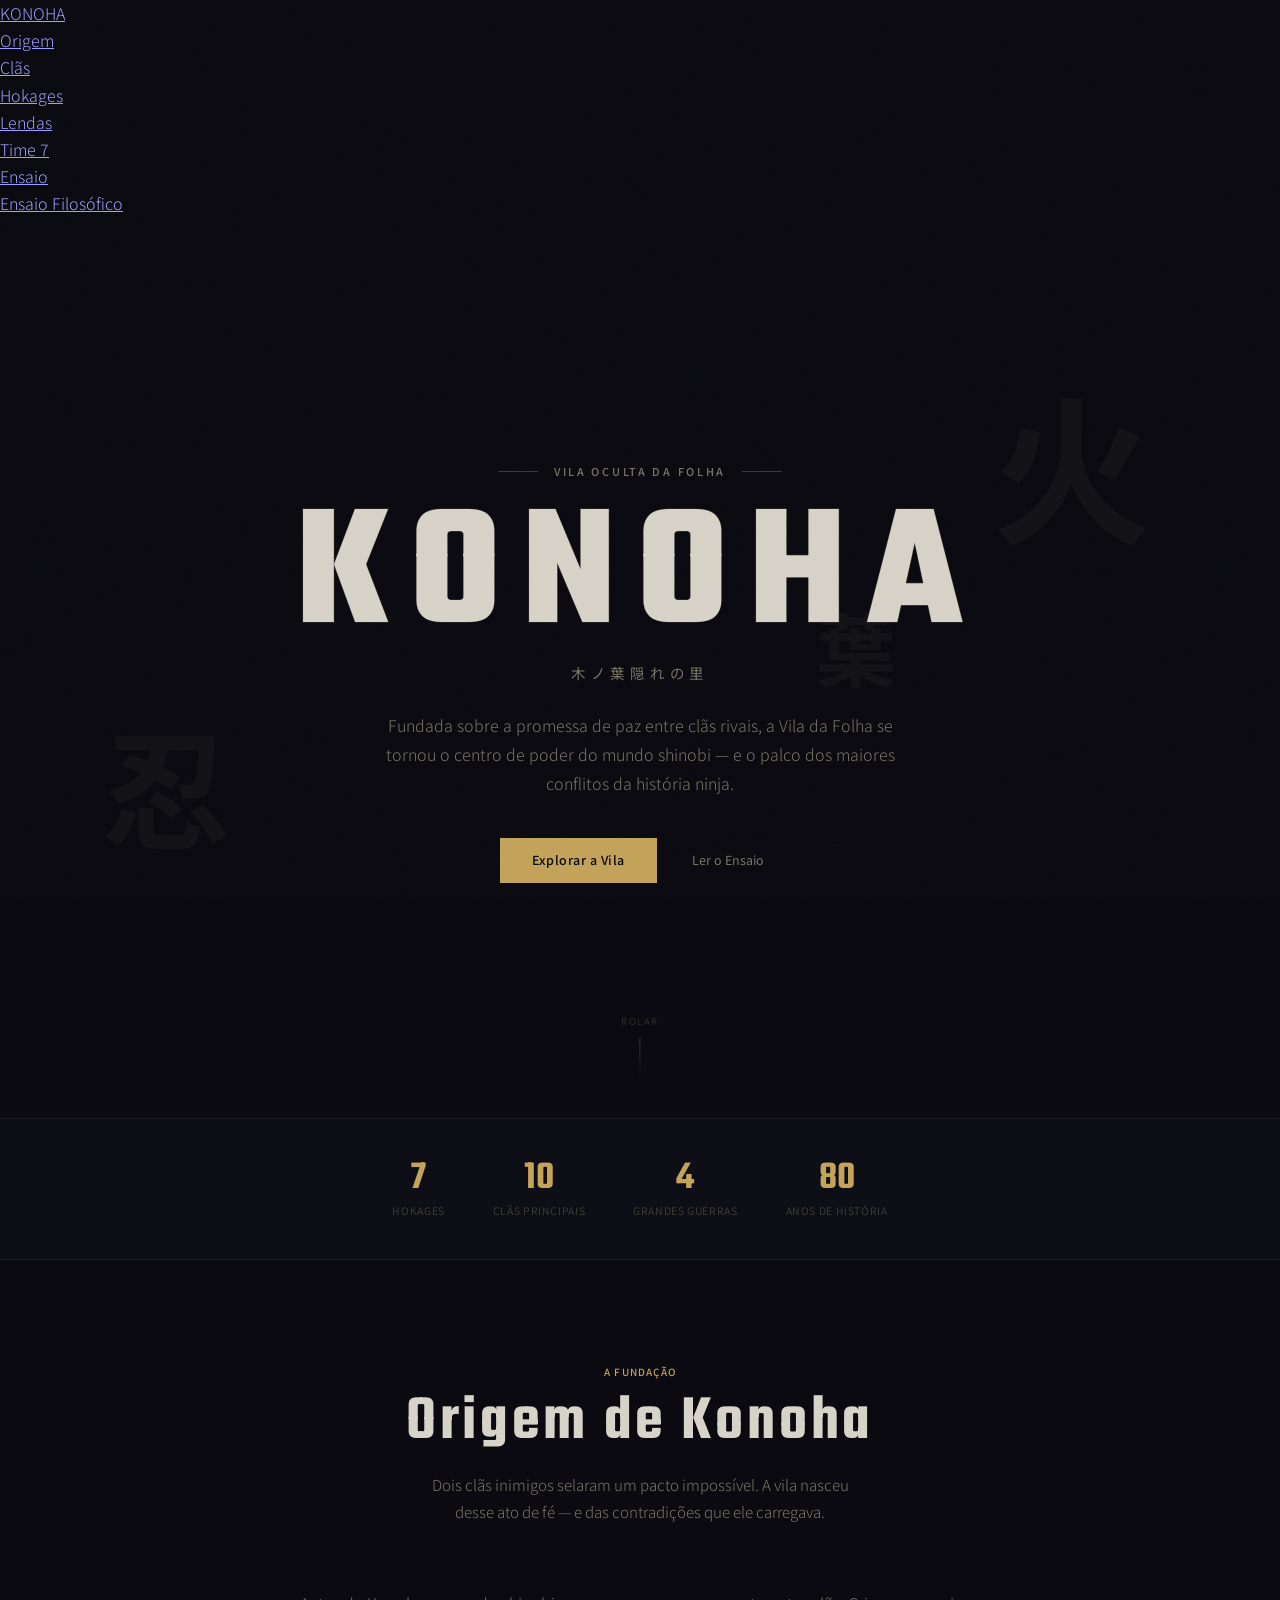
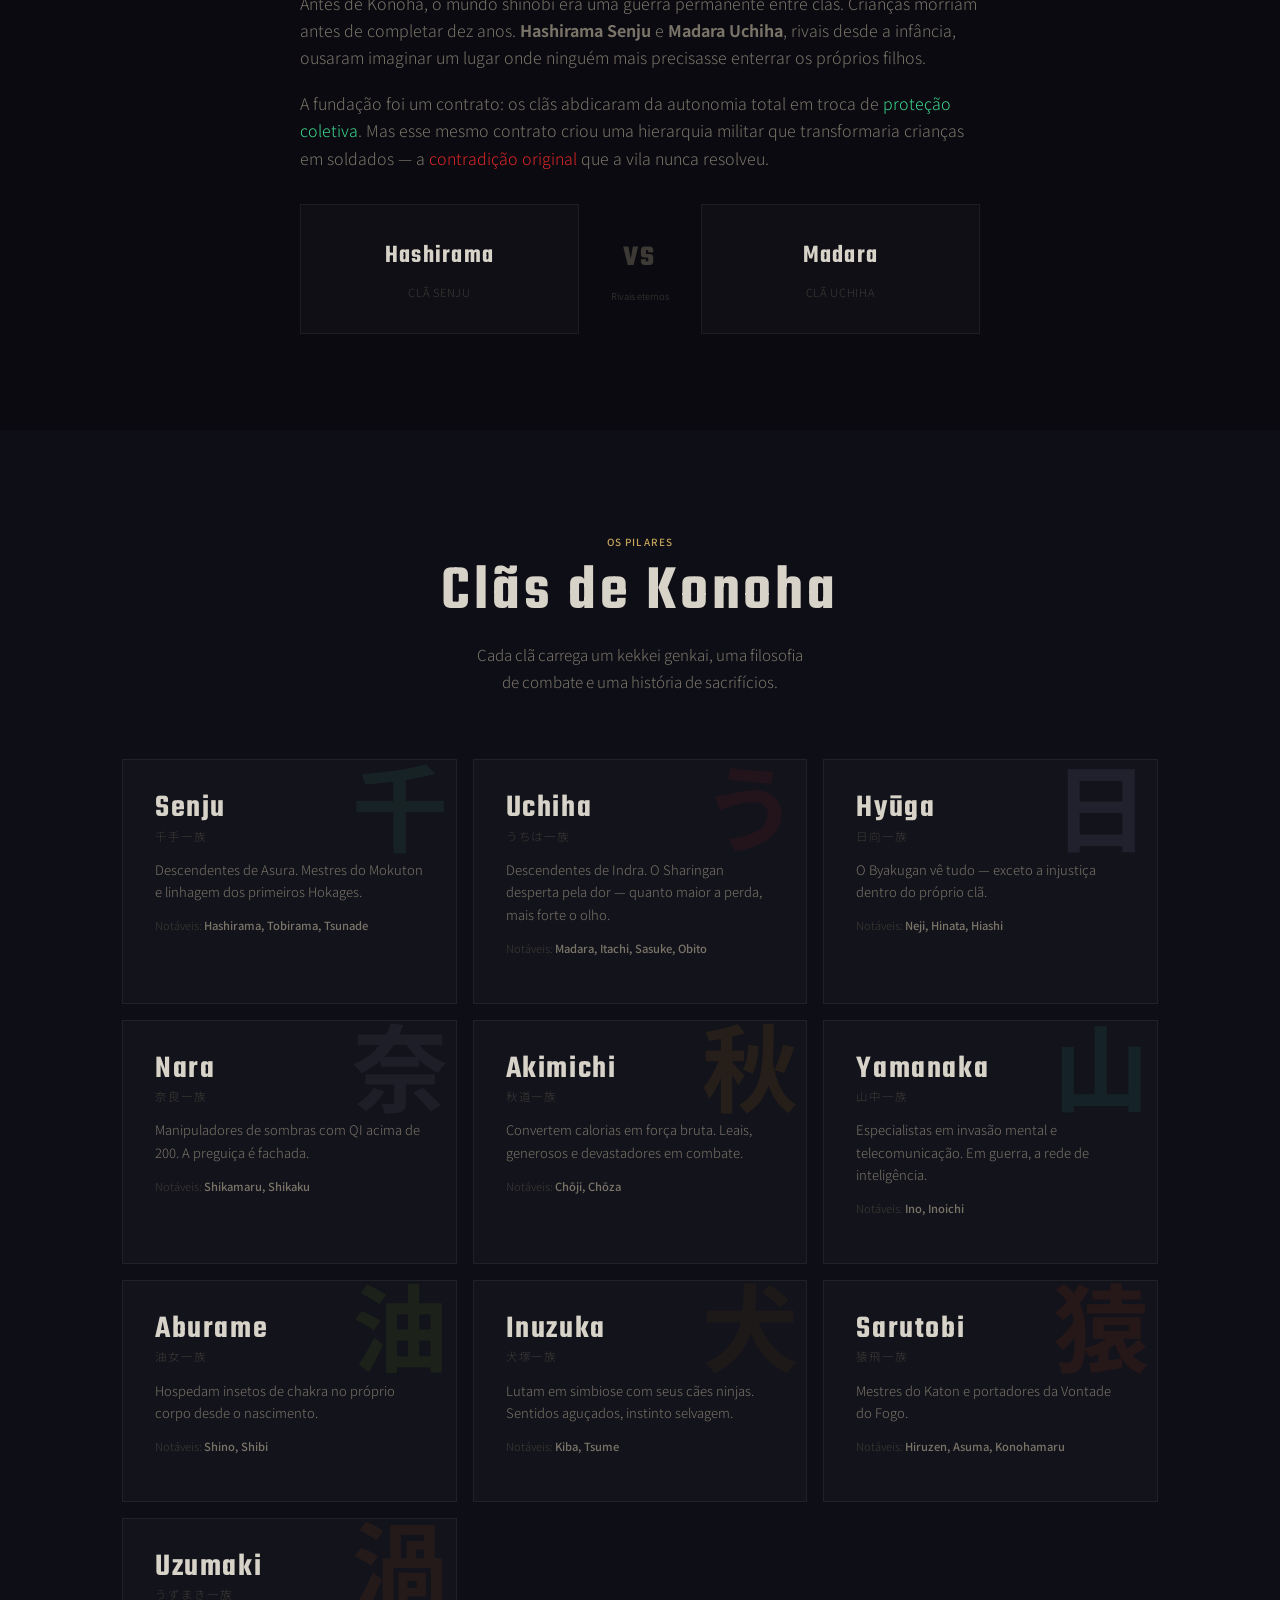
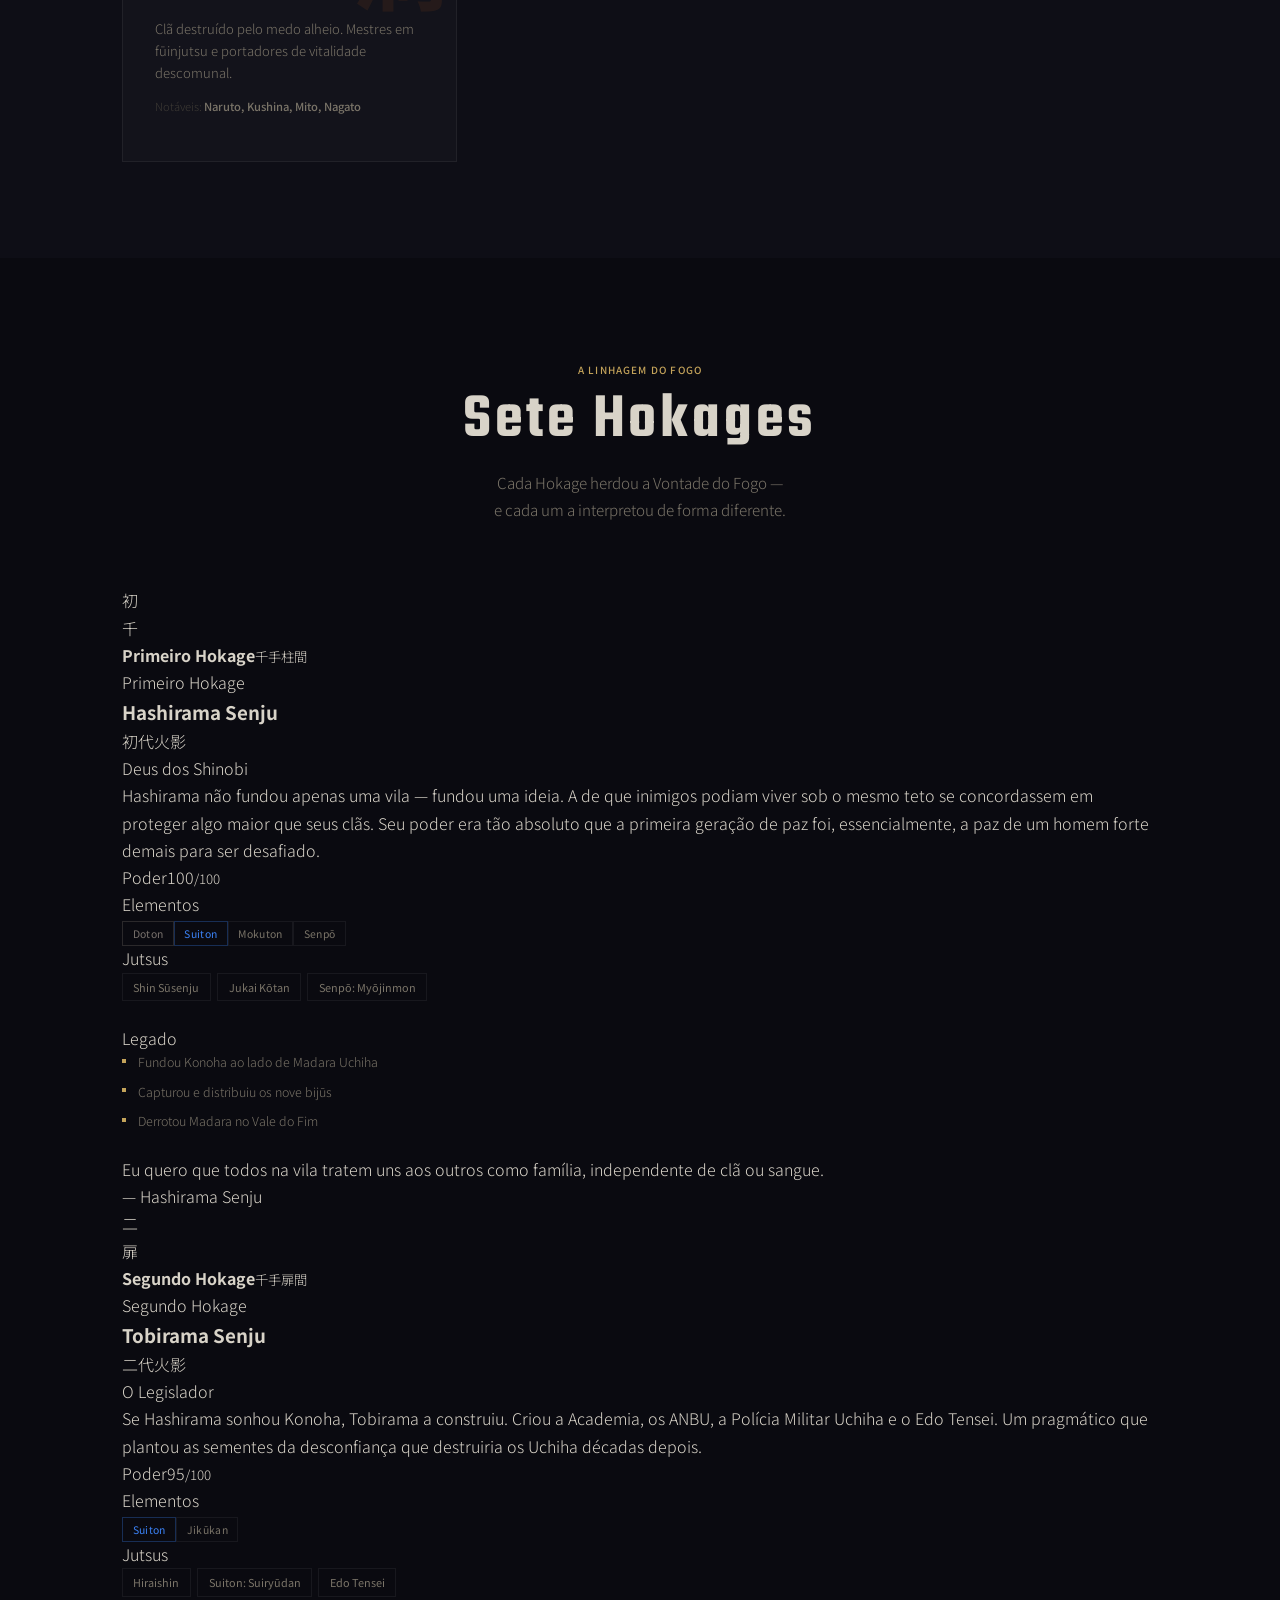
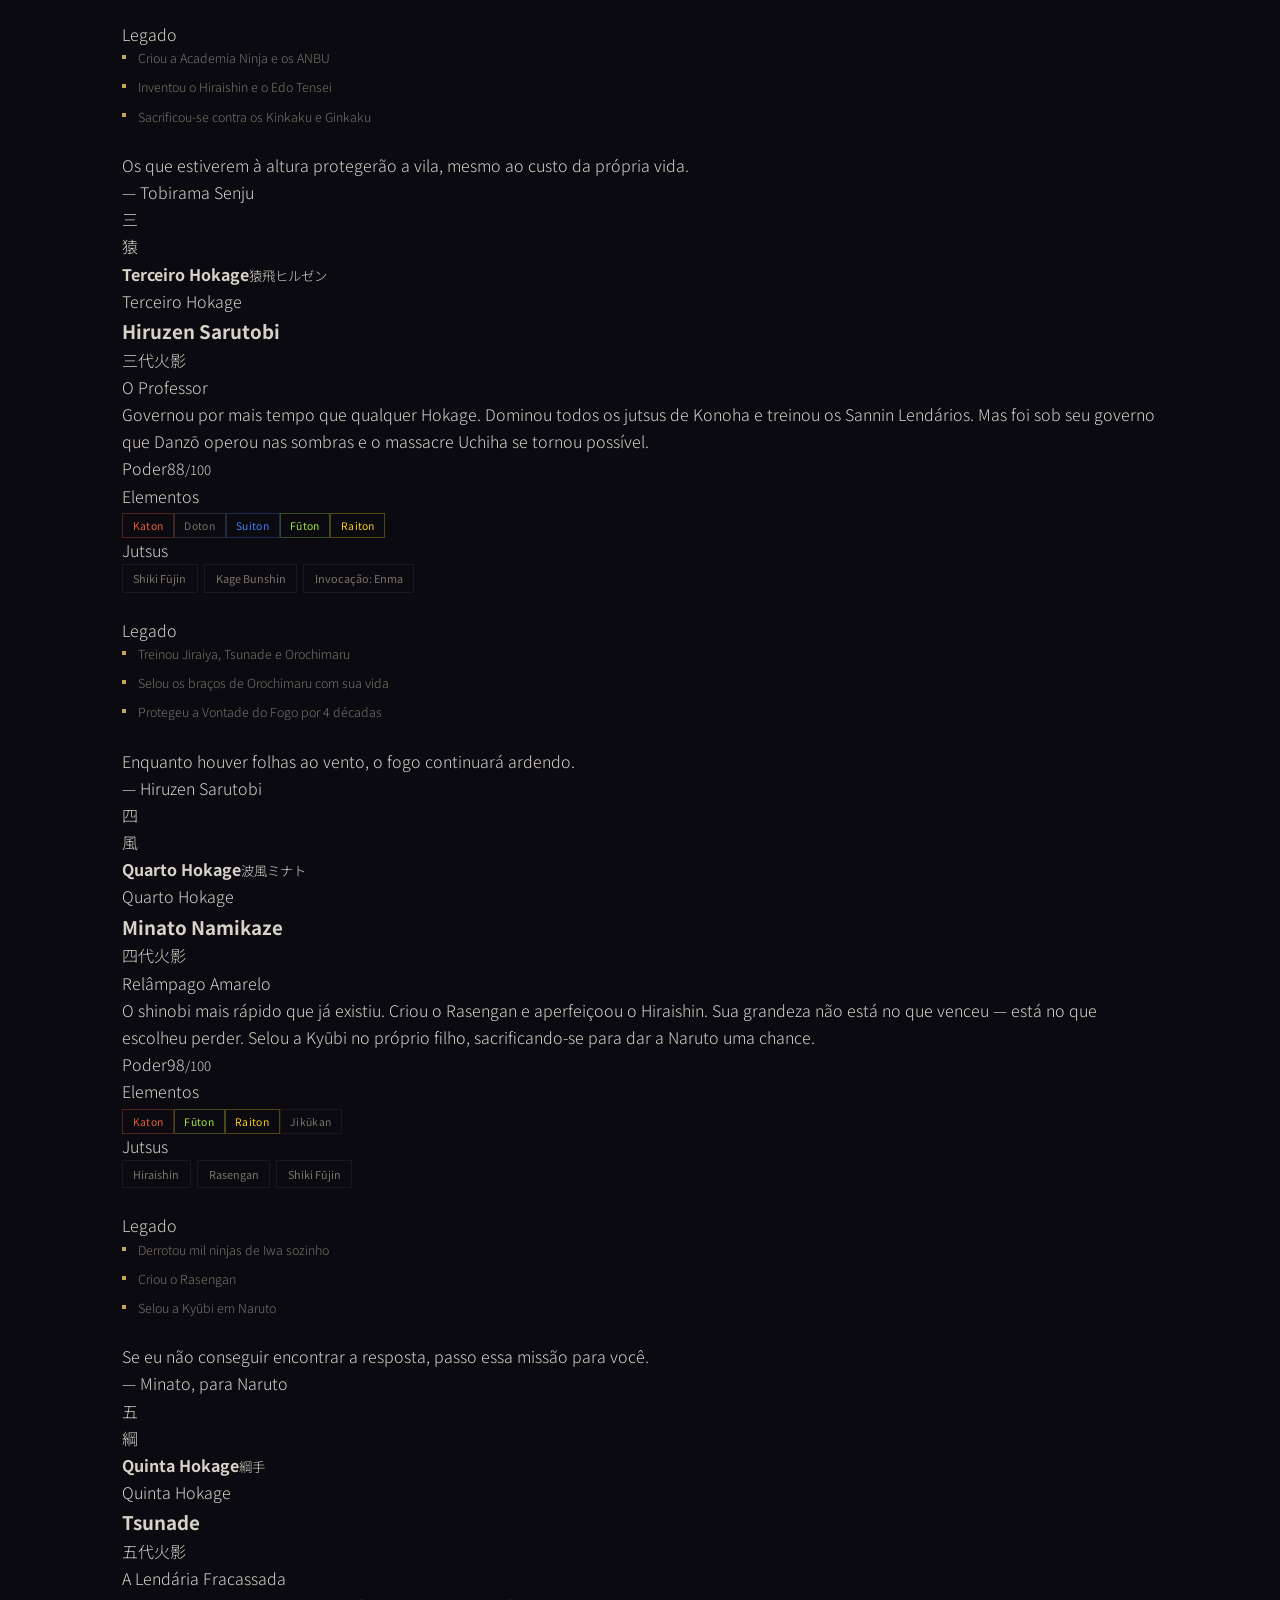
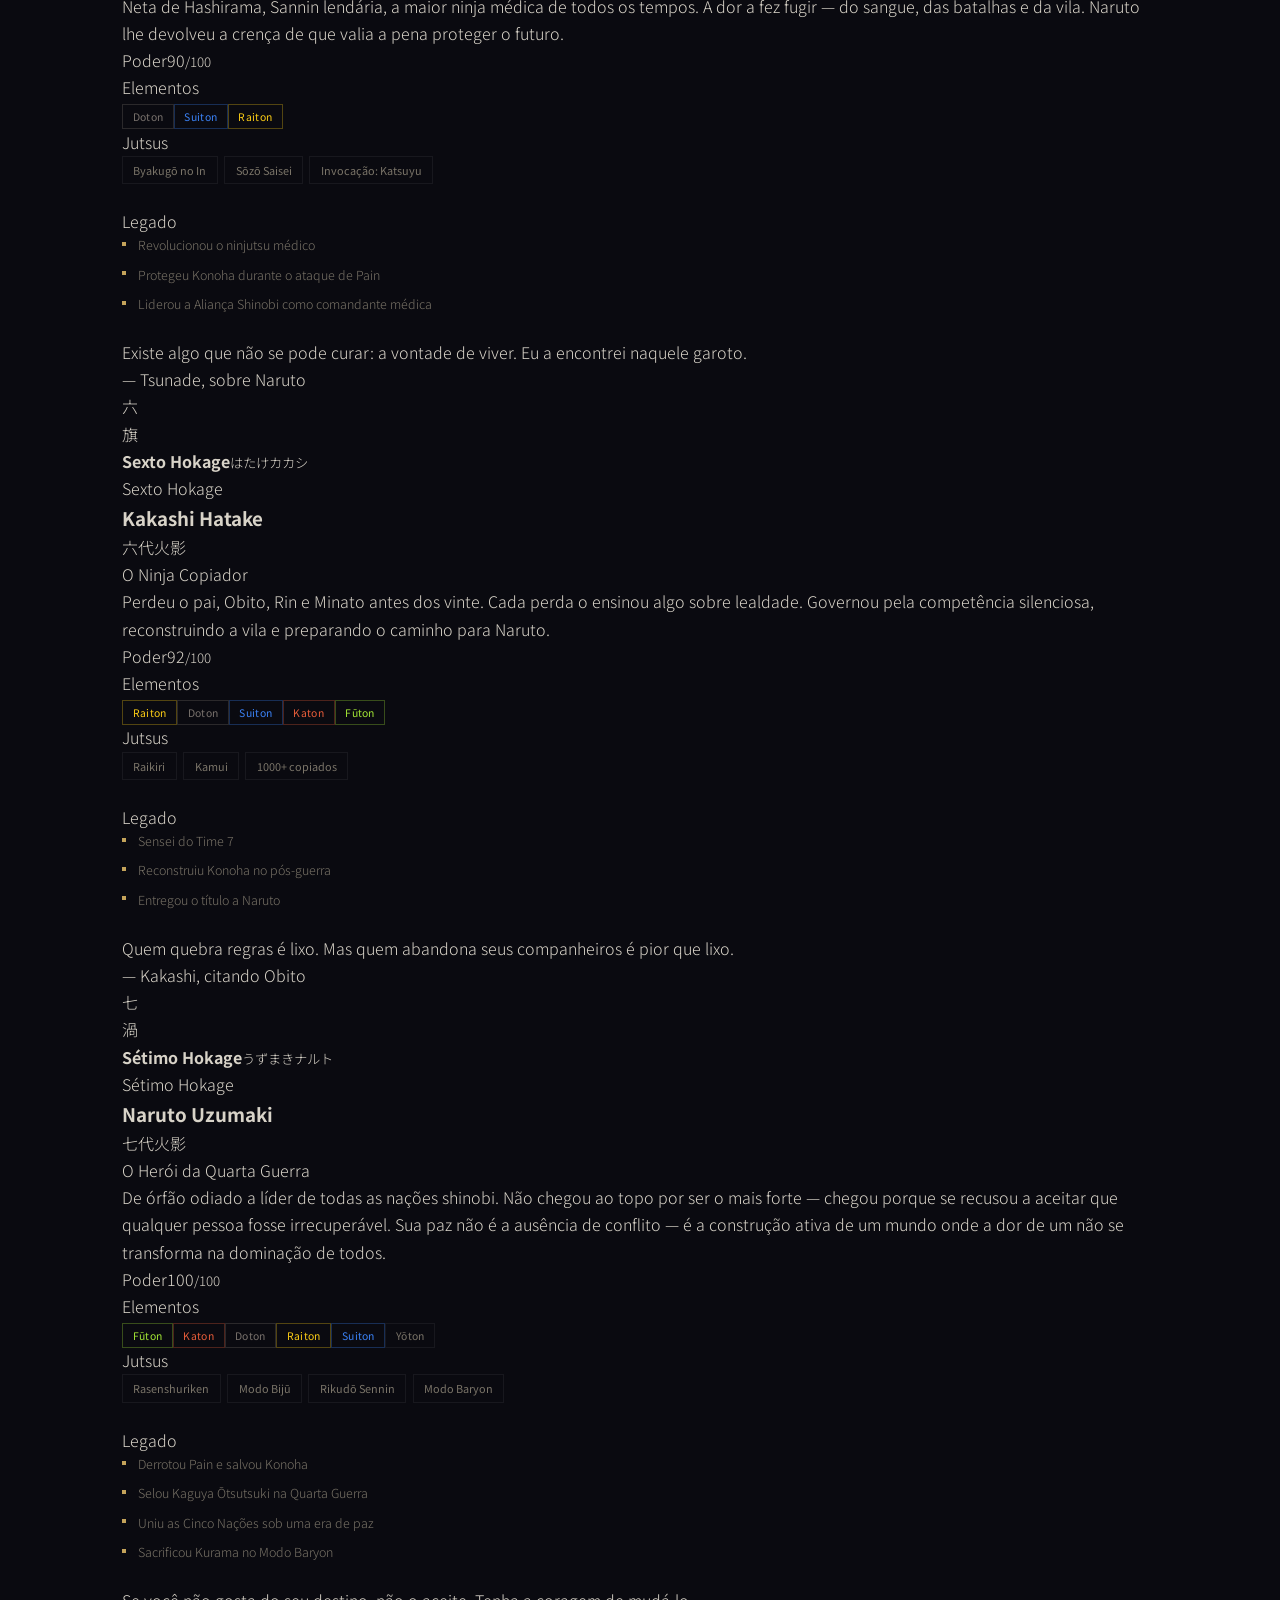
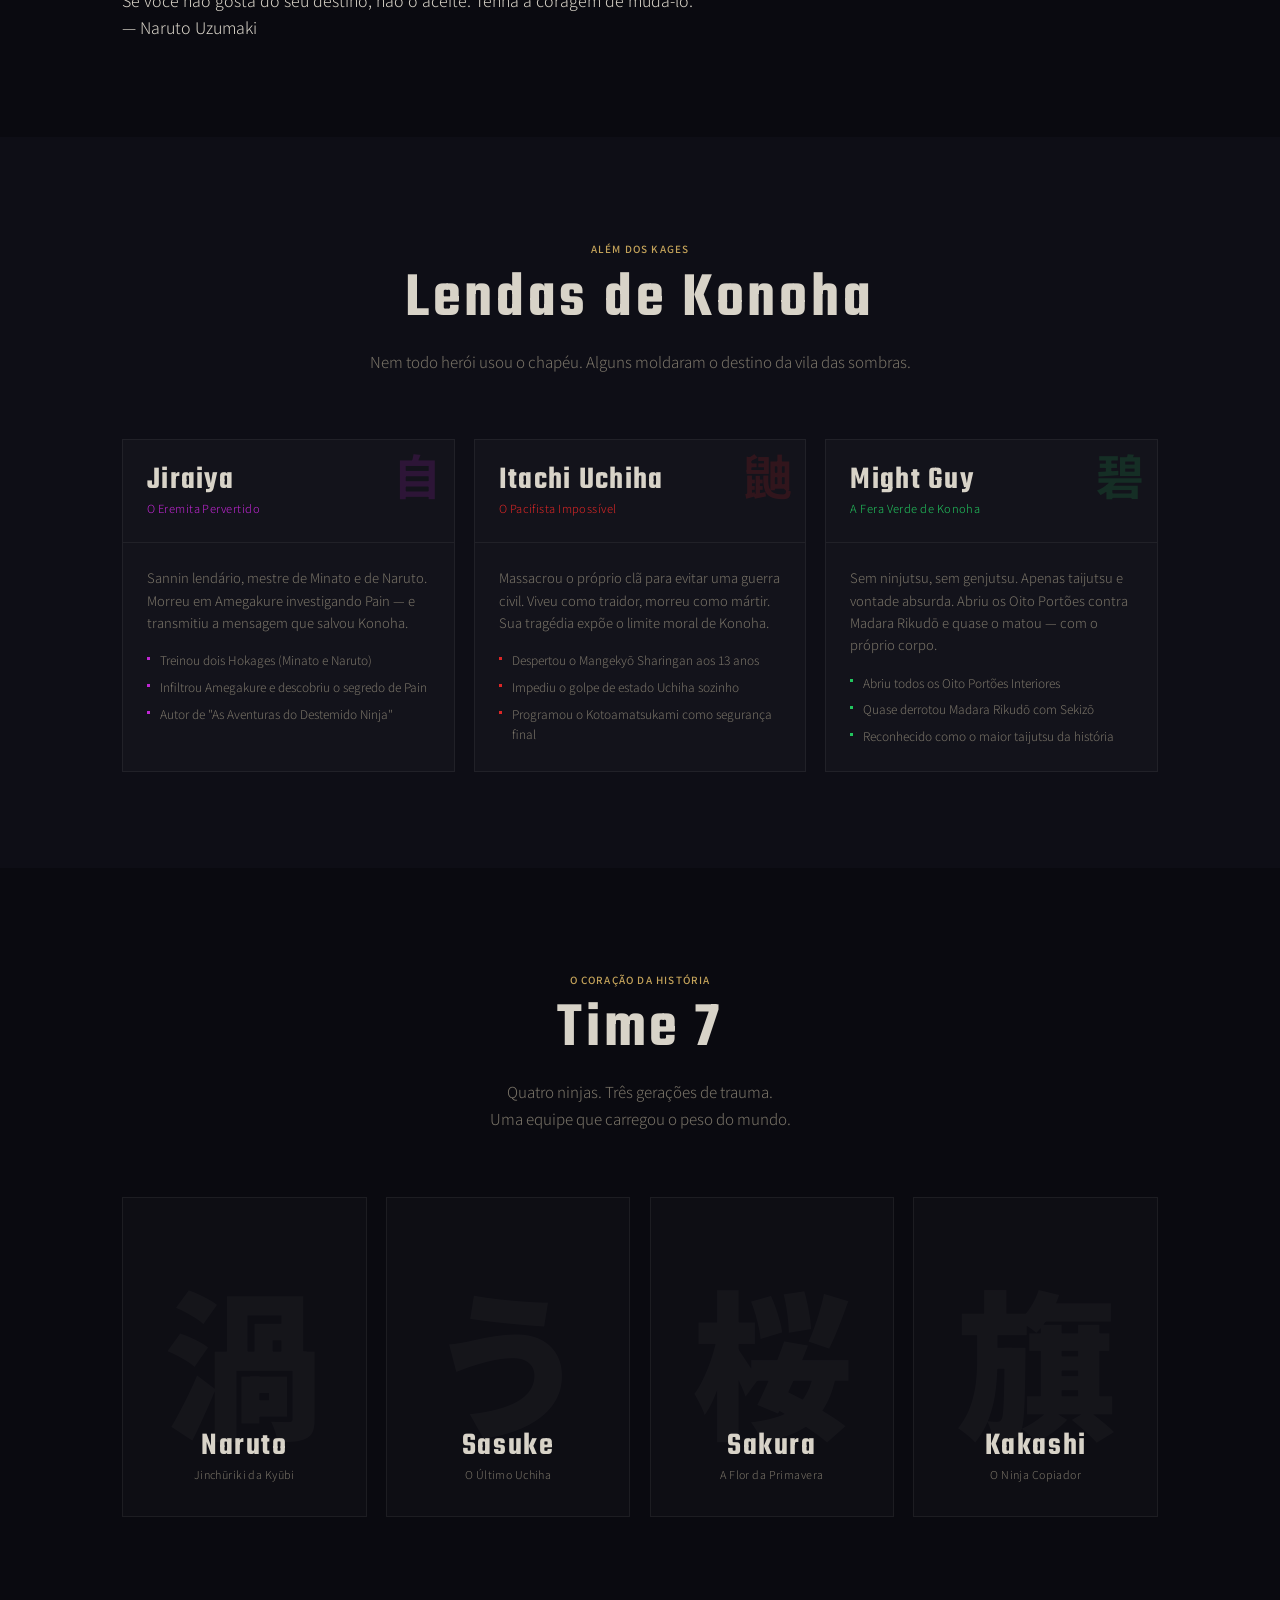
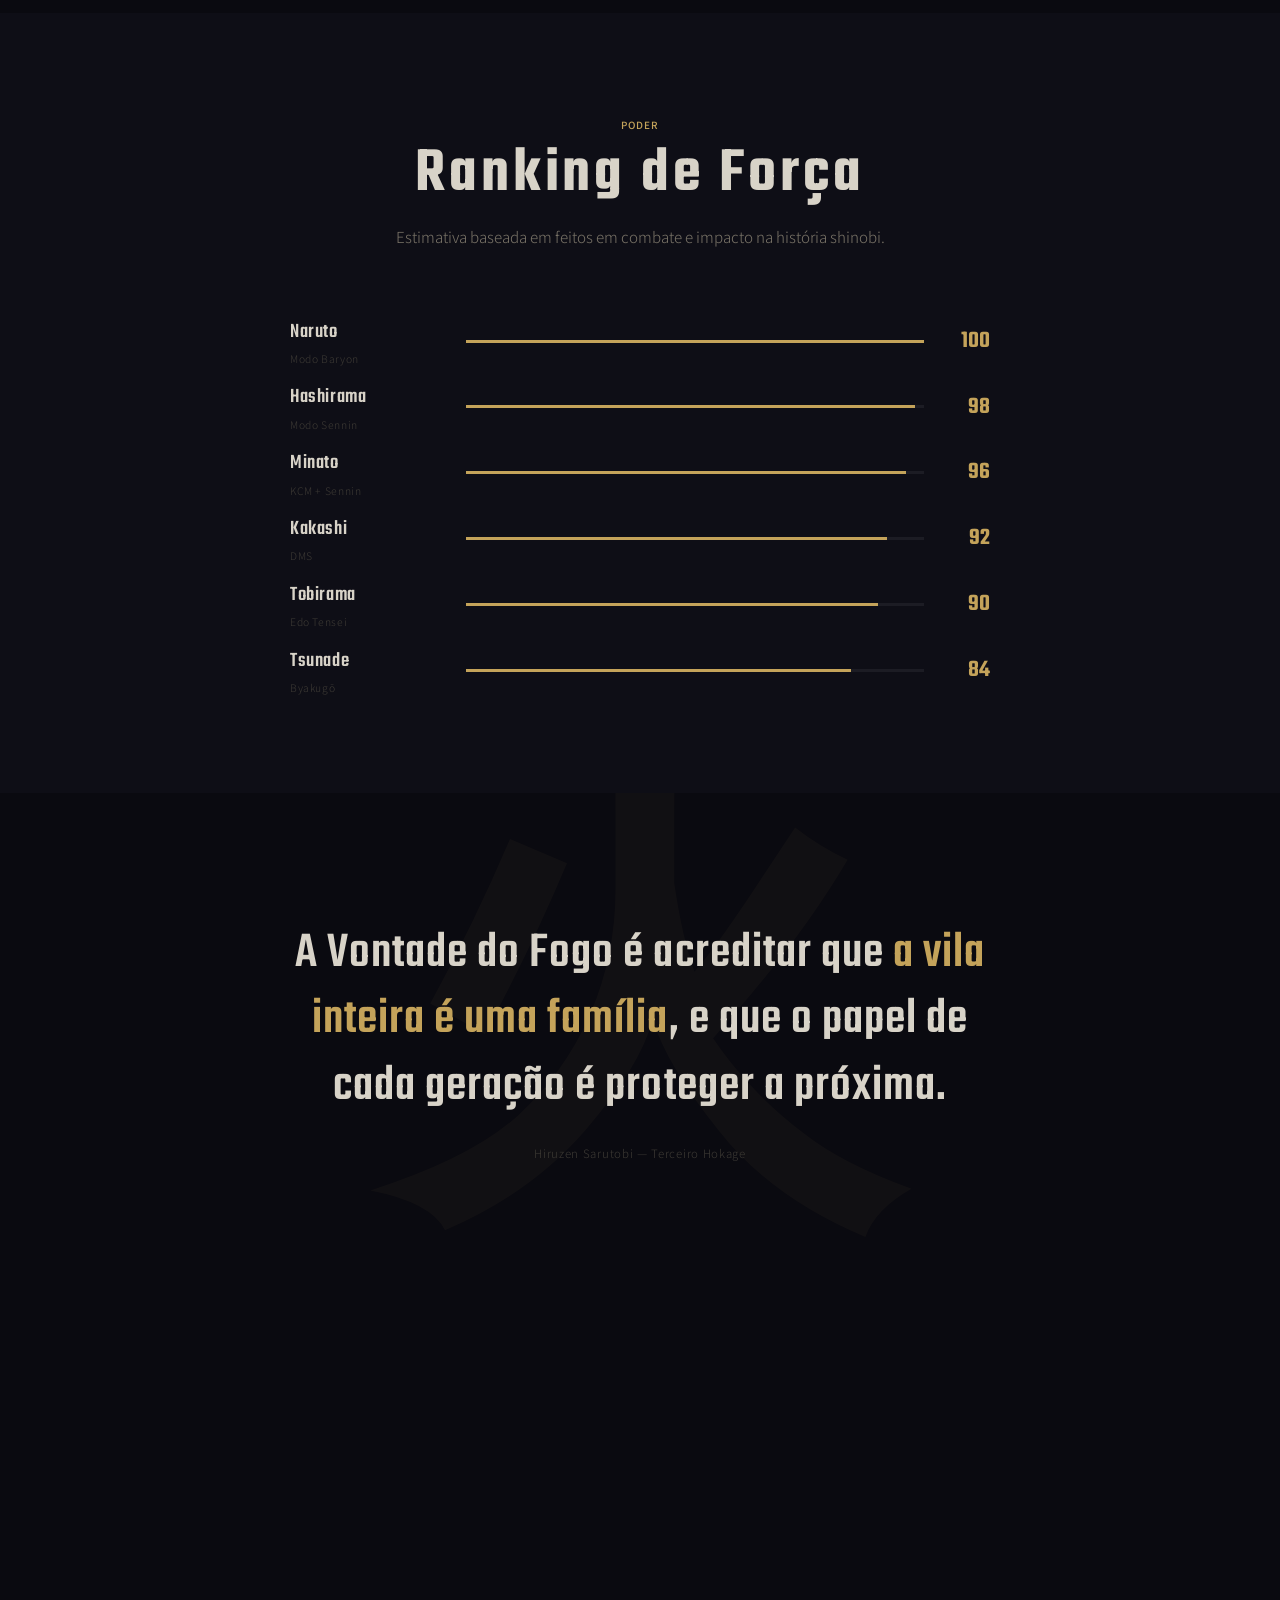
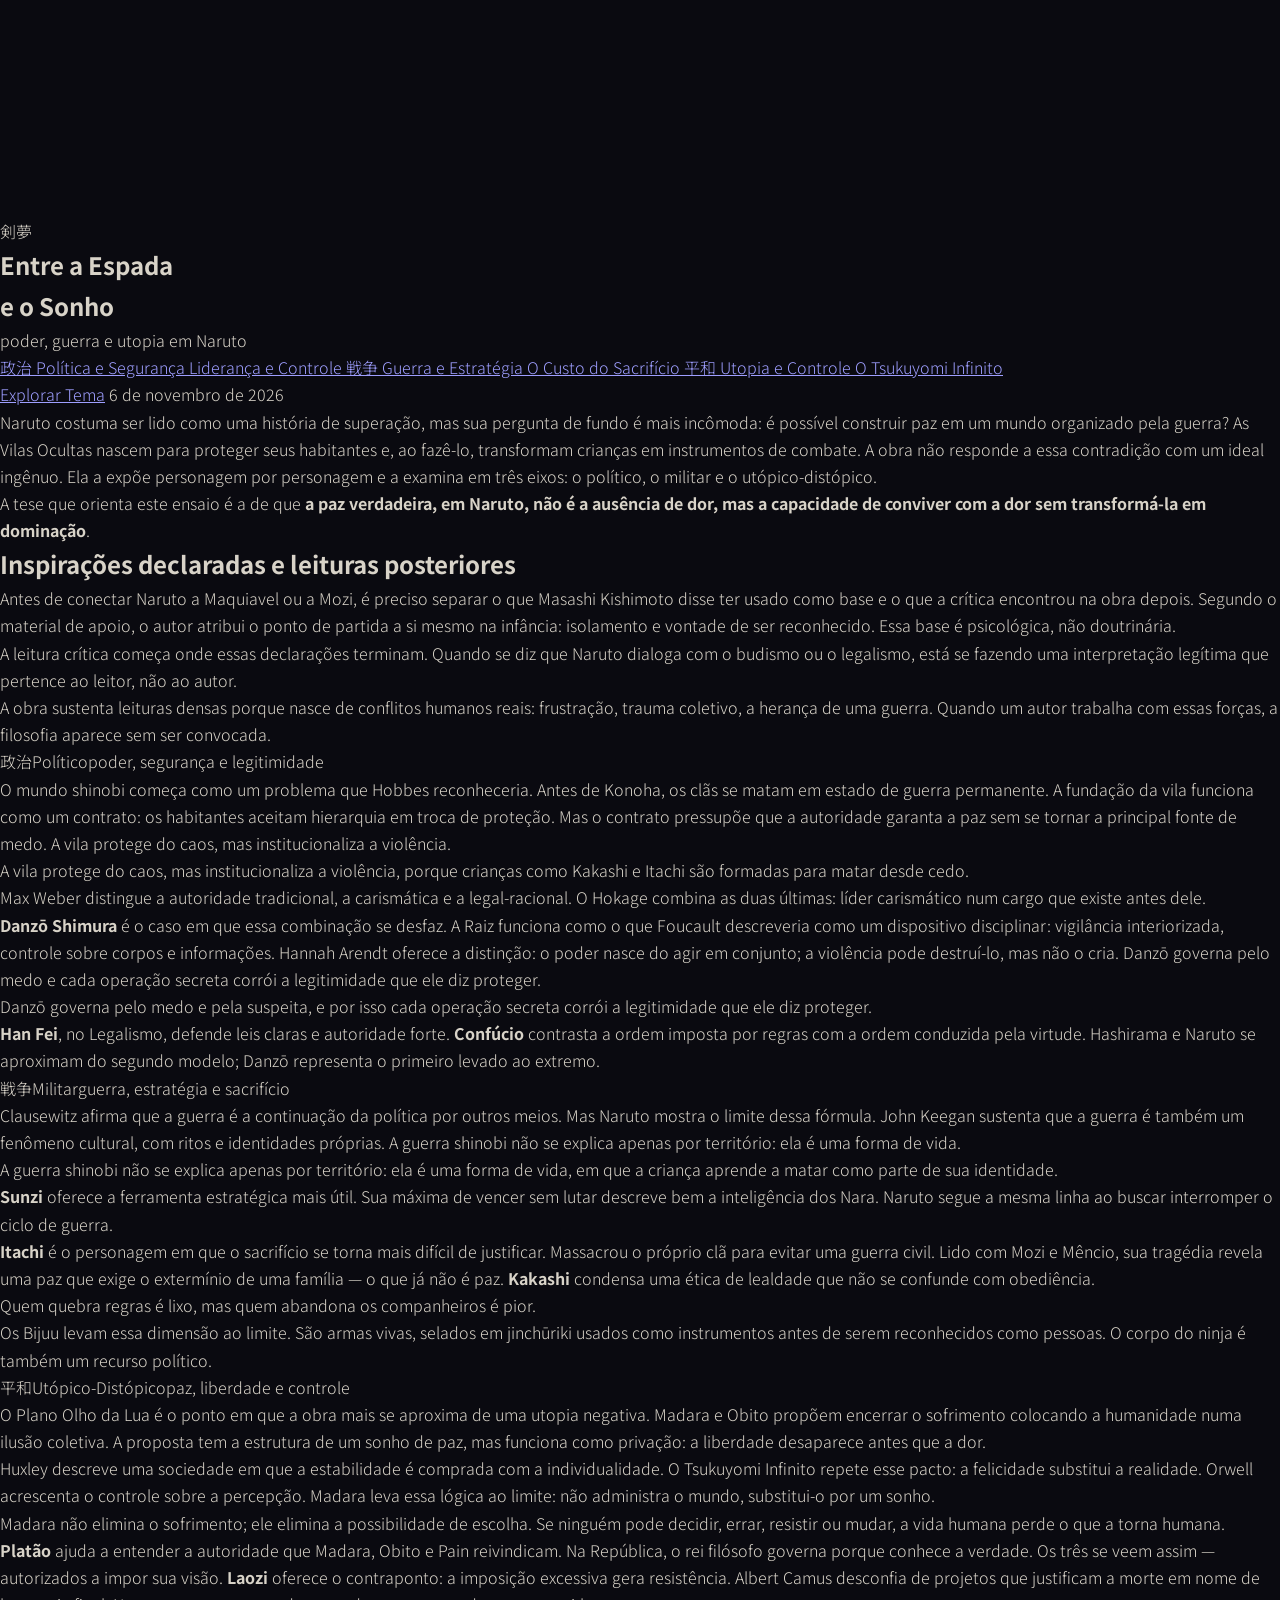
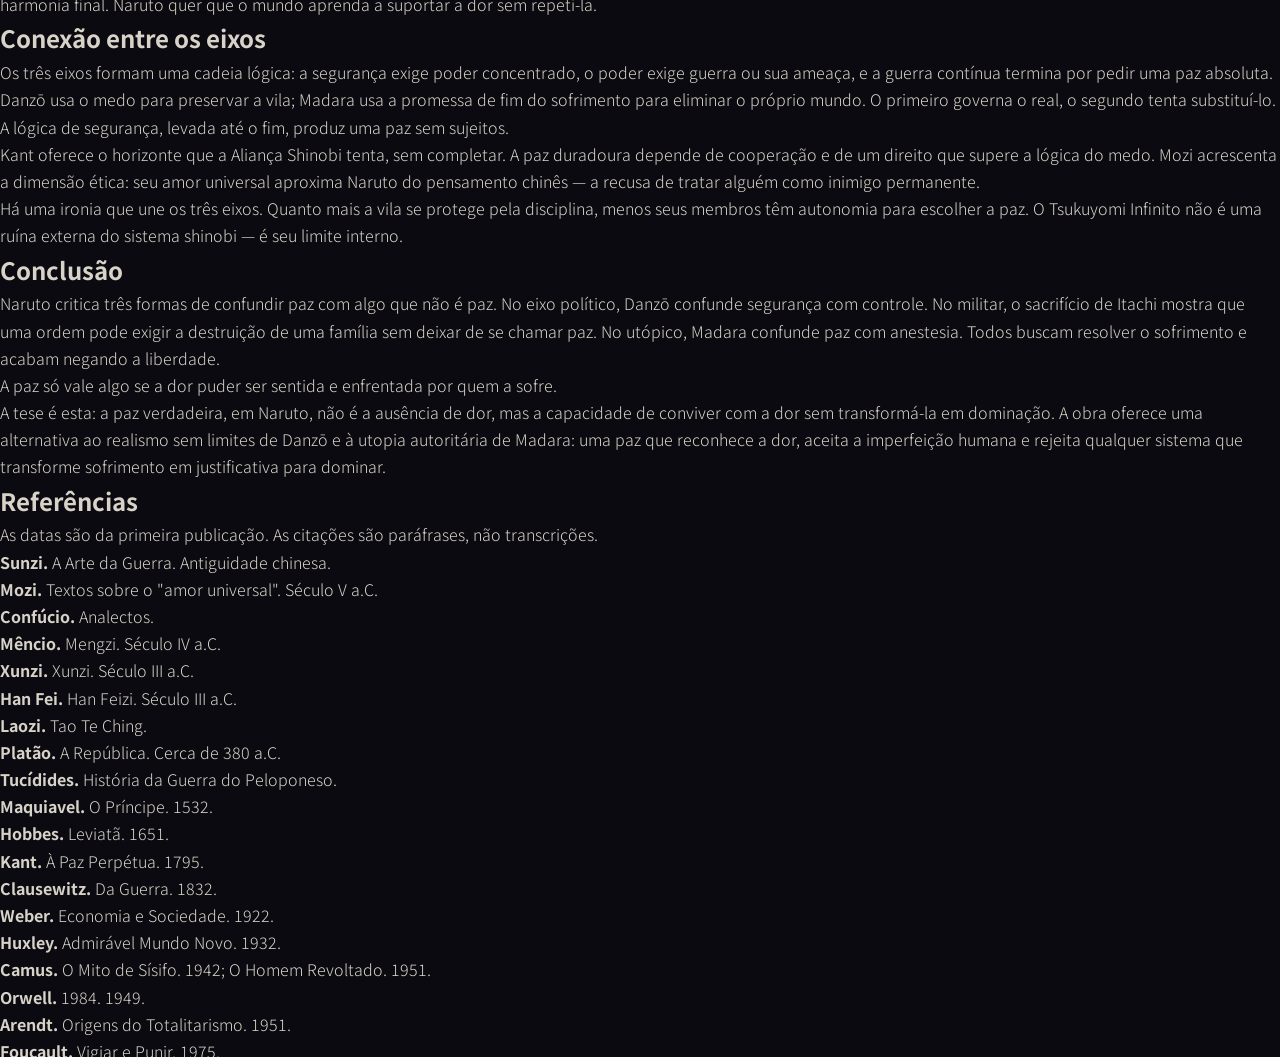
==== index.html @ 17f46e83 "feat: projeto Mundo de Naruto — site completo - 4 páginas: index, hokages, ensaio filosófico, arte g" ====
<!DOCTYPE html>
<html lang="pt-BR">
<head>
<meta charset="UTF-8">
<meta name="viewport" content="width=device-width, initial-scale=1.0, viewport-fit=cover">
<title>Konoha — Vila Oculta da Folha</title>
<meta name="description" content="Universo Naruto: clãs, Hokages, lendas e ensaio filosófico sobre poder, guerra e utopia.">
<link rel="preconnect" href="https://fonts.googleapis.com">
<link rel="preconnect" href="https://fonts.gstatic.com" crossorigin>
<link href="https://fonts.googleapis.com/css2?family=Teko:wght@400;500;600;700&family=Noto+Sans+JP:wght@300;400;500;700;900&family=Newsreader:ital,opsz,wght@0,6..72,300;0,6..72,400;0,6..72,500;0,6..72,600;1,6..72,300;1,6..72,400;1,6..72,500&family=Noto+Serif+JP:wght@700;900&display=swap" rel="stylesheet">
<link rel="stylesheet" href="Assets/css/tokens.css">
<link rel="stylesheet" href="Assets/css/index.css">
<link rel="stylesheet" href="Assets/css/responsivo-tablet.css" media="(max-width: 768px)">
<link rel="stylesheet" href="Assets/css/responsivo-celular.css" media="(max-width: 480px)">
</head>
<body>

<div class="progress" aria-hidden="true"></div>
<div class="ambient" aria-hidden="true"></div>

<nav aria-label="principal">
  <a href="#hero" class="logo">KONOHA</a>
  <ul>
    <li><a href="#fundacao">Origem</a></li>
    <li><a href="#clas">Clãs</a></li>
    <li><a href="#hokages">Hokages</a></li>
    <li><a href="#lendas">Lendas</a></li>
    <li><a href="#time7">Time 7</a></li>
    <li><a href="#ensaio">Ensaio</a></li>
  </ul>
  <a href="#ensaio" class="cta">Ensaio Filosófico</a>
</nav>

<header class="hero" id="hero">
  <div class="hero-bg"></div>
  <div class="hero-grid"></div>
  <div class="orb" aria-hidden="true"></div>
  <div class="orb" aria-hidden="true"></div>
  <span class="kanji" aria-hidden="true" lang="ja">火</span>
  <span class="kanji" aria-hidden="true" lang="ja">忍</span>
  <span class="kanji" aria-hidden="true" lang="ja">葉</span>
  <div class="hero-content">
    <p class="hero-eyebrow">Vila Oculta da Folha</p>
    <h1 class="hero-title">
      <span class="outline" aria-hidden="true">KONOHA</span>
      <span class="fill">KONOHA</span>
      <span class="jp" lang="ja">木ノ葉隠れの里</span>
    </h1>
    <p class="hero-sub">Fundada sobre a promessa de paz entre clãs rivais, a Vila da Folha se tornou o centro de poder do mundo shinobi — e o palco dos maiores conflitos da história ninja.</p>
    <div class="hero-actions">
      <a href="#fundacao" class="btn-pri">Explorar a Vila</a>
      <a href="#ensaio" class="btn-gho"><span>Ler o Ensaio</span></a>
    </div>
  </div>
  <div class="scroll-ind" aria-hidden="true"><span>Rolar</span><span></span></div>
</header>

<div class="stats" role="presentation">
  <div class="stat"><span class="n" data-target="7">0</span><span class="l">Hokages</span></div>
  <div class="stat"><span class="n" data-target="10">0</span><span class="l">Clãs Principais</span></div>
  <div class="stat"><span class="n" data-target="4">0</span><span class="l">Grandes Guerras</span></div>
  <div class="stat"><span class="n" data-target="80">0</span><span class="l">Anos de História</span></div>
</div>

<main>

<section class="sec" id="fundacao">
  <div class="inner">
    <header class="sec-hd">
      <span class="tag">A Fundação</span>
      <h2 class="sec-title">Origem de Konoha</h2>
      <p class="sec-desc">Dois clãs inimigos selaram um pacto impossível. A vila nasceu desse ato de fé — e das contradições que ele carregava.</p>
    </header>
    <div class="origin-text">
      <p>Antes de Konoha, o mundo shinobi era uma guerra permanente entre clãs. Crianças morriam antes de completar dez anos. <strong>Hashirama Senju</strong> e <strong>Madara Uchiha</strong>, rivais desde a infância, ousaram imaginar um lugar onde ninguém mais precisasse enterrar os próprios filhos.</p>
      <p>A fundação foi um contrato: os clãs abdicaram da autonomia total em troca de <span class="em-g">proteção coletiva</span>. Mas esse mesmo contrato criou uma hierarquia militar que transformaria crianças em soldados — a <span class="em-r">contradição original</span> que a vila nunca resolveu.</p>
    </div>
    <div class="founders">
      <figure class="founder" style="--c:#3DD68C"><figcaption class="cap"><b>Hashirama</b><small>Clã Senju</small></figcaption></figure>
      <div class="vs"><b>VS</b><small>Rivais eternos</small></div>
      <figure class="founder" style="--c:#DC2626"><figcaption class="cap"><b>Madara</b><small>Clã Uchiha</small></figcaption></figure>
    </div>
  </div>
</section>

<section class="sec alt" id="clas">
  <div class="inner">
    <header class="sec-hd">
      <span class="tag">Os Pilares</span>
      <h2 class="sec-title">Clãs de Konoha</h2>
      <p class="sec-desc">Cada clã carrega um kekkei genkai, uma filosofia de combate e uma história de sacrifícios.</p>
    </header>
    <div class="clan-grid">
      <article class="clan" style="--c:#3DD68C"><span class="crest" aria-hidden="true" lang="ja">千</span><div class="clan-body"><h3>Senju</h3><p class="jp" lang="ja">千手一族</p><p>Descendentes de Asura. Mestres do Mokuton e linhagem dos primeiros Hokages.</p><p class="mem">Notáveis: <b>Hashirama, Tobirama, Tsunade</b></p></div></article>
      <article class="clan" style="--c:#DC2626"><span class="crest" aria-hidden="true" lang="ja">う</span><div class="clan-body"><h3>Uchiha</h3><p class="jp" lang="ja">うちは一族</p><p>Descendentes de Indra. O Sharingan desperta pela dor — quanto maior a perda, mais forte o olho.</p><p class="mem">Notáveis: <b>Madara, Itachi, Sasuke, Obito</b></p></div></article>
      <article class="clan" style="--c:#C4B5FD"><span class="crest" aria-hidden="true" lang="ja">日</span><div class="clan-body"><h3>Hyūga</h3><p class="jp" lang="ja">日向一族</p><p>O Byakugan vê tudo — exceto a injustiça dentro do próprio clã.</p><p class="mem">Notáveis: <b>Neji, Hinata, Hiashi</b></p></div></article>
      <article class="clan" style="--c:#94A3B8"><span class="crest" aria-hidden="true" lang="ja">奈</span><div class="clan-body"><h3>Nara</h3><p class="jp" lang="ja">奈良一族</p><p>Manipuladores de sombras com QI acima de 200. A preguiça é fachada.</p><p class="mem">Notáveis: <b>Shikamaru, Shikaku</b></p></div></article>
      <article class="clan" style="--c:#F59E0B"><span class="crest" aria-hidden="true" lang="ja">秋</span><div class="clan-body"><h3>Akimichi</h3><p class="jp" lang="ja">秋道一族</p><p>Convertem calorias em força bruta. Leais, generosos e devastadores em combate.</p><p class="mem">Notáveis: <b>Chōji, Chōza</b></p></div></article>
      <article class="clan" style="--c:#2DD4BF"><span class="crest" aria-hidden="true" lang="ja">山</span><div class="clan-body"><h3>Yamanaka</h3><p class="jp" lang="ja">山中一族</p><p>Especialistas em invasão mental e telecomunicação. Em guerra, a rede de inteligência.</p><p class="mem">Notáveis: <b>Ino, Inoichi</b></p></div></article>
      <article class="clan" style="--c:#84CC16"><span class="crest" aria-hidden="true" lang="ja">油</span><div class="clan-body"><h3>Aburame</h3><p class="jp" lang="ja">油女一族</p><p>Hospedam insetos de chakra no próprio corpo desde o nascimento.</p><p class="mem">Notáveis: <b>Shino, Shibi</b></p></div></article>
      <article class="clan" style="--c:#A16207"><span class="crest" aria-hidden="true" lang="ja">犬</span><div class="clan-body"><h3>Inuzuka</h3><p class="jp" lang="ja">犬塚一族</p><p>Lutam em simbiose com seus cães ninjas. Sentidos aguçados, instinto selvagem.</p><p class="mem">Notáveis: <b>Kiba, Tsume</b></p></div></article>
      <article class="clan" style="--c:#FF4500"><span class="crest" aria-hidden="true" lang="ja">猿</span><div class="clan-body"><h3>Sarutobi</h3><p class="jp" lang="ja">猿飛一族</p><p>Mestres do Katon e portadores da Vontade do Fogo.</p><p class="mem">Notáveis: <b>Hiruzen, Asuma, Konohamaru</b></p></div></article>
      <article class="clan" style="--c:#F97316"><span class="crest" aria-hidden="true" lang="ja">渦</span><div class="clan-body"><h3>Uzumaki</h3><p class="jp" lang="ja">うずまき一族</p><p>Clã destruído pelo medo alheio. Mestres em fūinjutsu e portadores de vitalidade descomunal.</p><p class="mem">Notáveis: <b>Naruto, Kushina, Mito, Nagato</b></p></div></article>
    </div>
  </div>
</section>

<section class="sec" id="hokages">
  <div class="inner">
    <header class="sec-hd">
      <span class="tag">A Linhagem do Fogo</span>
      <h2 class="sec-title">Sete Hokages</h2>
      <p class="sec-desc">Cada Hokage herdou a Vontade do Fogo — e cada um a interpretou de forma diferente.</p>
    </header>

    <article class="hokage" id="hk1">
      <span class="hk-bg" aria-hidden="true" lang="ja">初</span>
      <div class="el-bar" style="background:linear-gradient(to bottom,var(--earth),transparent)" aria-hidden="true"></div>
      <div class="hk-grid">
        <figure class="hk-portrait"><div class="photo"><span class="medal" lang="ja">千</span></div><figcaption class="label"><b>Primeiro Hokage</b><small lang="ja">千手柱間</small></figcaption></figure>
        <div class="hk-info">
          <span class="hk-order">Primeiro Hokage</span>
          <h3 class="hk-name">Hashirama Senju</h3>
          <p class="hk-jp" lang="ja">初代火影</p>
          <span class="hk-epithet">Deus dos Shinobi</span>
          <p class="hk-desc">Hashirama não fundou apenas uma vila — fundou uma ideia. A de que inimigos podiam viver sob o mesmo teto se concordassem em proteger algo maior que seus clãs. Seu poder era tão absoluto que a primeira geração de paz foi, essencialmente, a paz de um homem forte demais para ser desafiado.</p>
          <div class="power"><div class="power-head"><span class="power-lbl">Poder</span><span class="power-val">100<small>/100</small></span></div><div class="power-bar"><span style="--v:100%"></span></div></div>
          <span class="sub-t">Elementos</span>
          <div class="elements"><span class="el-tag" data-el="earth">Doton</span><span class="el-tag" data-el="water">Suiton</span><span class="el-tag">Mokuton</span><span class="el-tag">Senpō</span></div>
          <span class="sub-t">Jutsus</span>
          <div class="chips"><span class="chip">Shin Sūsenju</span><span class="chip">Jukai Kōtan</span><span class="chip">Senpō: Myōjinmon</span></div>
          <span class="sub-t">Legado</span>
          <ul class="events"><li>Fundou Konoha ao lado de Madara Uchiha</li><li>Capturou e distribuiu os nove bijūs</li><li>Derrotou Madara no Vale do Fim</li></ul>
          <blockquote class="hk-quote">Eu quero que todos na vila tratem uns aos outros como família, independente de clã ou sangue.<footer>— Hashirama Senju</footer></blockquote>
        </div>
      </div>
    </article>

    <article class="hokage" id="hk2" data-align="right">
      <span class="hk-bg" aria-hidden="true" lang="ja">二</span>
      <div class="el-bar" style="background:linear-gradient(to bottom,var(--water),transparent)" aria-hidden="true"></div>
      <div class="hk-grid">
        <figure class="hk-portrait"><div class="photo"><span class="medal" lang="ja">扉</span></div><figcaption class="label"><b>Segundo Hokage</b><small lang="ja">千手扉間</small></figcaption></figure>
        <div class="hk-info">
          <span class="hk-order">Segundo Hokage</span>
          <h3 class="hk-name">Tobirama Senju</h3>
          <p class="hk-jp" lang="ja">二代火影</p>
          <span class="hk-epithet">O Legislador</span>
          <p class="hk-desc">Se Hashirama sonhou Konoha, Tobirama a construiu. Criou a Academia, os ANBU, a Polícia Militar Uchiha e o Edo Tensei. Um pragmático que plantou as sementes da desconfiança que destruiria os Uchiha décadas depois.</p>
          <div class="power"><div class="power-head"><span class="power-lbl">Poder</span><span class="power-val">95<small>/100</small></span></div><div class="power-bar"><span style="--v:95%"></span></div></div>
          <span class="sub-t">Elementos</span>
          <div class="elements"><span class="el-tag" data-el="water">Suiton</span><span class="el-tag">Jikūkan</span></div>
          <span class="sub-t">Jutsus</span>
          <div class="chips"><span class="chip">Hiraishin</span><span class="chip">Suiton: Suiryūdan</span><span class="chip">Edo Tensei</span></div>
          <span class="sub-t">Legado</span>
          <ul class="events"><li>Criou a Academia Ninja e os ANBU</li><li>Inventou o Hiraishin e o Edo Tensei</li><li>Sacrificou-se contra os Kinkaku e Ginkaku</li></ul>
          <blockquote class="hk-quote">Os que estiverem à altura protegerão a vila, mesmo ao custo da própria vida.<footer>— Tobirama Senju</footer></blockquote>
        </div>
      </div>
    </article>

    <article class="hokage" id="hk3">
      <span class="hk-bg" aria-hidden="true" lang="ja">三</span>
      <div class="el-bar" style="background:linear-gradient(to bottom,var(--fire),transparent)" aria-hidden="true"></div>
      <div class="hk-grid">
        <figure class="hk-portrait"><div class="photo"><span class="medal" lang="ja">猿</span></div><figcaption class="label"><b>Terceiro Hokage</b><small lang="ja">猿飛ヒルゼン</small></figcaption></figure>
        <div class="hk-info">
          <span class="hk-order">Terceiro Hokage</span>
          <h3 class="hk-name">Hiruzen Sarutobi</h3>
          <p class="hk-jp" lang="ja">三代火影</p>
          <span class="hk-epithet">O Professor</span>
          <p class="hk-desc">Governou por mais tempo que qualquer Hokage. Dominou todos os jutsus de Konoha e treinou os Sannin Lendários. Mas foi sob seu governo que Danzō operou nas sombras e o massacre Uchiha se tornou possível.</p>
          <div class="power"><div class="power-head"><span class="power-lbl">Poder</span><span class="power-val">88<small>/100</small></span></div><div class="power-bar"><span style="--v:88%"></span></div></div>
          <span class="sub-t">Elementos</span>
          <div class="elements"><span class="el-tag" data-el="fire">Katon</span><span class="el-tag" data-el="earth">Doton</span><span class="el-tag" data-el="water">Suiton</span><span class="el-tag" data-el="wind">Fūton</span><span class="el-tag" data-el="lightning">Raiton</span></div>
          <span class="sub-t">Jutsus</span>
          <div class="chips"><span class="chip">Shiki Fūjin</span><span class="chip">Kage Bunshin</span><span class="chip">Invocação: Enma</span></div>
          <span class="sub-t">Legado</span>
          <ul class="events"><li>Treinou Jiraiya, Tsunade e Orochimaru</li><li>Selou os braços de Orochimaru com sua vida</li><li>Protegeu a Vontade do Fogo por 4 décadas</li></ul>
          <blockquote class="hk-quote">Enquanto houver folhas ao vento, o fogo continuará ardendo.<footer>— Hiruzen Sarutobi</footer></blockquote>
        </div>
      </div>
    </article>

    <article class="hokage" id="hk4" data-align="right">
      <span class="hk-bg" aria-hidden="true" lang="ja">四</span>
      <div class="el-bar" style="background:linear-gradient(to bottom,var(--lightning),transparent)" aria-hidden="true"></div>
      <div class="hk-grid">
        <figure class="hk-portrait"><div class="photo"><span class="medal" lang="ja">風</span></div><figcaption class="label"><b>Quarto Hokage</b><small lang="ja">波風ミナト</small></figcaption></figure>
        <div class="hk-info">
          <span class="hk-order">Quarto Hokage</span>
          <h3 class="hk-name">Minato Namikaze</h3>
          <p class="hk-jp" lang="ja">四代火影</p>
          <span class="hk-epithet">Relâmpago Amarelo</span>
          <p class="hk-desc">O shinobi mais rápido que já existiu. Criou o Rasengan e aperfeiçoou o Hiraishin. Sua grandeza não está no que venceu — está no que escolheu perder. Selou a Kyūbi no próprio filho, sacrificando-se para dar a Naruto uma chance.</p>
          <div class="power"><div class="power-head"><span class="power-lbl">Poder</span><span class="power-val">98<small>/100</small></span></div><div class="power-bar"><span style="--v:98%"></span></div></div>
          <span class="sub-t">Elementos</span>
          <div class="elements"><span class="el-tag" data-el="fire">Katon</span><span class="el-tag" data-el="wind">Fūton</span><span class="el-tag" data-el="lightning">Raiton</span><span class="el-tag">Jikūkan</span></div>
          <span class="sub-t">Jutsus</span>
          <div class="chips"><span class="chip">Hiraishin</span><span class="chip">Rasengan</span><span class="chip">Shiki Fūjin</span></div>
          <span class="sub-t">Legado</span>
          <ul class="events"><li>Derrotou mil ninjas de Iwa sozinho</li><li>Criou o Rasengan</li><li>Selou a Kyūbi em Naruto</li></ul>
          <blockquote class="hk-quote">Se eu não conseguir encontrar a resposta, passo essa missão para você.<footer>— Minato, para Naruto</footer></blockquote>
        </div>
      </div>
    </article>

    <article class="hokage" id="hk5">
      <span class="hk-bg" aria-hidden="true" lang="ja">五</span>
      <div class="el-bar" style="background:linear-gradient(to bottom,var(--earth),transparent)" aria-hidden="true"></div>
      <div class="hk-grid">
        <figure class="hk-portrait"><div class="photo"><span class="medal" lang="ja">綱</span></div><figcaption class="label"><b>Quinta Hokage</b><small lang="ja">綱手</small></figcaption></figure>
        <div class="hk-info">
          <span class="hk-order">Quinta Hokage</span>
          <h3 class="hk-name">Tsunade</h3>
          <p class="hk-jp" lang="ja">五代火影</p>
          <span class="hk-epithet">A Lendária Fracassada</span>
          <p class="hk-desc">Neta de Hashirama, Sannin lendária, a maior ninja médica de todos os tempos. A dor a fez fugir — do sangue, das batalhas e da vila. Naruto lhe devolveu a crença de que valia a pena proteger o futuro.</p>
          <div class="power"><div class="power-head"><span class="power-lbl">Poder</span><span class="power-val">90<small>/100</small></span></div><div class="power-bar"><span style="--v:90%"></span></div></div>
          <span class="sub-t">Elementos</span>
          <div class="elements"><span class="el-tag" data-el="earth">Doton</span><span class="el-tag" data-el="water">Suiton</span><span class="el-tag" data-el="lightning">Raiton</span></div>
          <span class="sub-t">Jutsus</span>
          <div class="chips"><span class="chip">Byakugō no In</span><span class="chip">Sōzō Saisei</span><span class="chip">Invocação: Katsuyu</span></div>
          <span class="sub-t">Legado</span>
          <ul class="events"><li>Revolucionou o ninjutsu médico</li><li>Protegeu Konoha durante o ataque de Pain</li><li>Liderou a Aliança Shinobi como comandante médica</li></ul>
          <blockquote class="hk-quote">Existe algo que não se pode curar: a vontade de viver. Eu a encontrei naquele garoto.<footer>— Tsunade, sobre Naruto</footer></blockquote>
        </div>
      </div>
    </article>

    <article class="hokage" id="hk6" data-align="right">
      <span class="hk-bg" aria-hidden="true" lang="ja">六</span>
      <div class="el-bar" style="background:linear-gradient(to bottom,var(--lightning),transparent)" aria-hidden="true"></div>
      <div class="hk-grid">
        <figure class="hk-portrait"><div class="photo"><span class="medal" lang="ja">旗</span></div><figcaption class="label"><b>Sexto Hokage</b><small lang="ja">はたけカカシ</small></figcaption></figure>
        <div class="hk-info">
          <span class="hk-order">Sexto Hokage</span>
          <h3 class="hk-name">Kakashi Hatake</h3>
          <p class="hk-jp" lang="ja">六代火影</p>
          <span class="hk-epithet">O Ninja Copiador</span>
          <p class="hk-desc">Perdeu o pai, Obito, Rin e Minato antes dos vinte. Cada perda o ensinou algo sobre lealdade. Governou pela competência silenciosa, reconstruindo a vila e preparando o caminho para Naruto.</p>
          <div class="power"><div class="power-head"><span class="power-lbl">Poder</span><span class="power-val">92<small>/100</small></span></div><div class="power-bar"><span style="--v:92%"></span></div></div>
          <span class="sub-t">Elementos</span>
          <div class="elements"><span class="el-tag" data-el="lightning">Raiton</span><span class="el-tag" data-el="earth">Doton</span><span class="el-tag" data-el="water">Suiton</span><span class="el-tag" data-el="fire">Katon</span><span class="el-tag" data-el="wind">Fūton</span></div>
          <span class="sub-t">Jutsus</span>
          <div class="chips"><span class="chip">Raikiri</span><span class="chip">Kamui</span><span class="chip">1000+ copiados</span></div>
          <span class="sub-t">Legado</span>
          <ul class="events"><li>Sensei do Time 7</li><li>Reconstruiu Konoha no pós-guerra</li><li>Entregou o título a Naruto</li></ul>
          <blockquote class="hk-quote">Quem quebra regras é lixo. Mas quem abandona seus companheiros é pior que lixo.<footer>— Kakashi, citando Obito</footer></blockquote>
        </div>
      </div>
    </article>

    <article class="hokage" id="hk7">
      <span class="hk-bg" aria-hidden="true" lang="ja">七</span>
      <div class="el-bar" style="background:linear-gradient(to bottom,var(--wind),transparent)" aria-hidden="true"></div>
      <div class="hk-grid">
        <figure class="hk-portrait"><div class="photo"><span class="medal" lang="ja">渦</span></div><figcaption class="label"><b>Sétimo Hokage</b><small lang="ja">うずまきナルト</small></figcaption></figure>
        <div class="hk-info">
          <span class="hk-order">Sétimo Hokage</span>
          <h3 class="hk-name">Naruto Uzumaki</h3>
          <p class="hk-jp" lang="ja">七代火影</p>
          <span class="hk-epithet">O Herói da Quarta Guerra</span>
          <p class="hk-desc">De órfão odiado a líder de todas as nações shinobi. Não chegou ao topo por ser o mais forte — chegou porque se recusou a aceitar que qualquer pessoa fosse irrecuperável. Sua paz não é a ausência de conflito — é a construção ativa de um mundo onde a dor de um não se transforma na dominação de todos.</p>
          <div class="power"><div class="power-head"><span class="power-lbl">Poder</span><span class="power-val">100<small>/100</small></span></div><div class="power-bar"><span style="--v:100%"></span></div></div>
          <span class="sub-t">Elementos</span>
          <div class="elements"><span class="el-tag" data-el="wind">Fūton</span><span class="el-tag" data-el="fire">Katon</span><span class="el-tag" data-el="earth">Doton</span><span class="el-tag" data-el="lightning">Raiton</span><span class="el-tag" data-el="water">Suiton</span><span class="el-tag">Yōton</span></div>
          <span class="sub-t">Jutsus</span>
          <div class="chips"><span class="chip">Rasenshuriken</span><span class="chip">Modo Bijū</span><span class="chip">Rikudō Sennin</span><span class="chip">Modo Baryon</span></div>
          <span class="sub-t">Legado</span>
          <ul class="events"><li>Derrotou Pain e salvou Konoha</li><li>Selou Kaguya Ōtsutsuki na Quarta Guerra</li><li>Uniu as Cinco Nações sob uma era de paz</li><li>Sacrificou Kurama no Modo Baryon</li></ul>
          <blockquote class="hk-quote">Se você não gosta do seu destino, não o aceite. Tenha a coragem de mudá-lo.<footer>— Naruto Uzumaki</footer></blockquote>
        </div>
      </div>
    </article>

  </div>
</section>

<section class="sec alt" id="lendas">
  <div class="inner">
    <header class="sec-hd">
      <span class="tag">Além dos Kages</span>
      <h2 class="sec-title">Lendas de Konoha</h2>
      <p class="sec-desc">Nem todo herói usou o chapéu. Alguns moldaram o destino da vila das sombras.</p>
    </header>
    <div class="leg-grid">
      <article class="leg-card" style="--c:#C026D3"><header><span class="crest" aria-hidden="true" lang="ja">自</span><h3>Jiraiya</h3><p class="epi">O Eremita Pervertido</p></header><div class="body"><p>Sannin lendário, mestre de Minato e de Naruto. Morreu em Amegakure investigando Pain — e transmitiu a mensagem que salvou Konoha.</p><ul><li>Treinou dois Hokages (Minato e Naruto)</li><li>Infiltrou Amegakure e descobriu o segredo de Pain</li><li>Autor de "As Aventuras do Destemido Ninja"</li></ul></div></article>
      <article class="leg-card" style="--c:#DC2626"><header><span class="crest" aria-hidden="true" lang="ja">鼬</span><h3>Itachi Uchiha</h3><p class="epi">O Pacifista Impossível</p></header><div class="body"><p>Massacrou o próprio clã para evitar uma guerra civil. Viveu como traidor, morreu como mártir. Sua tragédia expõe o limite moral de Konoha.</p><ul><li>Despertou o Mangekyō Sharingan aos 13 anos</li><li>Impediu o golpe de estado Uchiha sozinho</li><li>Programou o Kotoamatsukami como segurança final</li></ul></div></article>
      <article class="leg-card" style="--c:#22C55E"><header><span class="crest" aria-hidden="true" lang="ja">碧</span><h3>Might Guy</h3><p class="epi">A Fera Verde de Konoha</p></header><div class="body"><p>Sem ninjutsu, sem genjutsu. Apenas taijutsu e vontade absurda. Abriu os Oito Portões contra Madara Rikudō e quase o matou — com o próprio corpo.</p><ul><li>Abriu todos os Oito Portões Interiores</li><li>Quase derrotou Madara Rikudō com Sekizō</li><li>Reconhecido como o maior taijutsu da história</li></ul></div></article>
    </div>
  </div>
</section>

<section class="sec" id="time7">
  <div class="inner">
    <header class="sec-hd">
      <span class="tag">O Coração da História</span>
      <h2 class="sec-title">Time 7</h2>
      <p class="sec-desc">Quatro ninjas. Três gerações de trauma. Uma equipe que carregou o peso do mundo.</p>
    </header>
    <div class="char-grid">
      <article class="char-card">
        <div class="front"><span class="bgk" aria-hidden="true" lang="ja">渦</span><h3>Naruto</h3><p class="role">Jinchūriki da Kyūbi</p></div>
        <div class="back"><h4>Naruto Uzumaki</h4><p class="rank">Sétimo Hokage</p><p>Órfão, jinchūriki, rejeitado. Transformou dor em empatia e ódio em reconhecimento.</p><div class="cstats"><div><span class="cs-lbl">Ninjutsu</span><div class="cs-bar"><span style="--v:95%"></span></div></div><div><span class="cs-lbl">Vontade</span><div class="cs-bar"><span style="--v:100%"></span></div></div></div></div>
      </article>
      <article class="char-card">
        <div class="front"><span class="bgk" aria-hidden="true" lang="ja">う</span><h3>Sasuke</h3><p class="role">O Último Uchiha</p></div>
        <div class="back"><h4>Sasuke Uchiha</h4><p class="rank">Shinobi das Sombras</p><p>Viveu para vingar, depois para destruir, e por fim para proteger — da periferia.</p><div class="cstats"><div><span class="cs-lbl">Ninjutsu</span><div class="cs-bar"><span style="--v:98%"></span></div></div><div><span class="cs-lbl">Genjutsu</span><div class="cs-bar"><span style="--v:95%"></span></div></div></div></div>
      </article>
      <article class="char-card">
        <div class="front"><span class="bgk" aria-hidden="true" lang="ja">桜</span><h3>Sakura</h3><p class="role">A Flor da Primavera</p></div>
        <div class="back"><h4>Sakura Haruno</h4><p class="rank">Ninja Médica Suprema</p><p>Sem clã, sem kekkei genkai. Construiu seu poder do zero. Prova de que vontade supera linhagem.</p><div class="cstats"><div><span class="cs-lbl">Médico</span><div class="cs-bar"><span style="--v:98%"></span></div></div><div><span class="cs-lbl">Força</span><div class="cs-bar"><span style="--v:92%"></span></div></div></div></div>
      </article>
      <article class="char-card">
        <div class="front"><span class="bgk" aria-hidden="true" lang="ja">旗</span><h3>Kakashi</h3><p class="role">O Ninja Copiador</p></div>
        <div class="back"><h4>Kakashi Hatake</h4><p class="rank">Sexto Hokage</p><p>Gênio traumatizado. Ensinou ao Time 7 a única lição que importava: não abandonar os companheiros.</p><div class="cstats"><div><span class="cs-lbl">Ninjutsu</span><div class="cs-bar"><span style="--v:95%"></span></div></div><div><span class="cs-lbl">Estratégia</span><div class="cs-bar"><span style="--v:92%"></span></div></div></div></div>
      </article>
    </div>
  </div>
</section>

<section class="sec alt" id="ranking">
  <div class="inner">
    <header class="sec-hd">
      <span class="tag">Poder</span>
      <h2 class="sec-title">Ranking de Força</h2>
      <p class="sec-desc">Estimativa baseada em feitos em combate e impacto na história shinobi.</p>
    </header>
    <div class="ranking">
      <div class="rank-row"><span class="name">Naruto<small>Modo Baryon</small></span><div class="track"><span style="--v:100%"></span></div><span class="val">100</span></div>
      <div class="rank-row"><span class="name">Hashirama<small>Modo Sennin</small></span><div class="track"><span style="--v:98%"></span></div><span class="val">98</span></div>
      <div class="rank-row"><span class="name">Minato<small>KCM + Sennin</small></span><div class="track"><span style="--v:96%"></span></div><span class="val">96</span></div>
      <div class="rank-row"><span class="name">Kakashi<small>DMS</small></span><div class="track"><span style="--v:92%"></span></div><span class="val">92</span></div>
      <div class="rank-row"><span class="name">Tobirama<small>Edo Tensei</small></span><div class="track"><span style="--v:90%"></span></div><span class="val">90</span></div>
      <div class="rank-row"><span class="name">Tsunade<small>Byakugō</small></span><div class="track"><span style="--v:84%"></span></div><span class="val">84</span></div>
    </div>
  </div>
</section>

<section class="will" aria-label="Vontade do Fogo">
  <span class="will-k" aria-hidden="true" lang="ja">火</span>
  <blockquote>A Vontade do Fogo é acreditar que <mark>a vila inteira é uma família</mark>, e que o papel de cada geração é proteger a próxima.</blockquote>
  <cite>Hiruzen Sarutobi — Terceiro Hokage</cite>
</section>

<article id="ensaio">
  <header class="essay-hero">
    <canvas id="particles" aria-hidden="true"></canvas>
    <span class="essay-kanji" aria-hidden="true" lang="ja">剣夢</span>
    <h2 class="essay-title">Entre a Espada<br>e o Sonho</h2>
    <p class="essay-sub">poder, guerra e utopia em Naruto</p>

    <div class="monument" aria-label="Monumento 3D dos três eixos do ensaio">
      <div class="monument-3d">
        <a href="#eixo-pol" class="monolith" data-axis="pol">
          <span class="m-kanji" lang="ja">政治</span>
          <span class="m-title">Política e Segurança</span>
          <span class="m-sub">Liderança e Controle</span>
        </a>
        <a href="#eixo-mil" class="monolith" data-axis="mil">
          <span class="m-kanji" lang="ja">戦争</span>
          <span class="m-title">Guerra e Estratégia</span>
          <span class="m-sub">O Custo do Sacrifício</span>
        </a>
        <a href="#eixo-uto" class="monolith" data-axis="uto">
          <span class="m-kanji" lang="ja">平和</span>
          <span class="m-title">Utopia e Controle</span>
          <span class="m-sub">O Tsukuyomi Infinito</span>
        </a>
      </div>
      <div class="monument-reflect" aria-hidden="true"></div>
    </div>

    <a href="#essay-intro" class="monument-cta">Explorar Tema</a>
    <time class="essay-date" datetime="2026-11-06">6 de novembro de 2026</time>
  </header>

  <div class="essay-col">

    <section class="essay-intro" id="essay-intro">
      <p>Naruto costuma ser lido como uma história de superação, mas sua pergunta de fundo é mais incômoda: é possível construir paz em um mundo organizado pela guerra? As Vilas Ocultas nascem para proteger seus habitantes e, ao fazê-lo, transformam crianças em instrumentos de combate. A obra não responde a essa contradição com um ideal ingênuo. Ela a expõe personagem por personagem e a examina em três eixos: o político, o militar e o utópico-distópico.</p>
      <p>A tese que orienta este ensaio é a de que <strong>a paz verdadeira, em Naruto, não é a ausência de dor, mas a capacidade de conviver com a dor sem transformá-la em dominação</strong>.</p>
    </section>

    <section class="essay-preludio">
      <h2>Inspirações declaradas e leituras posteriores</h2>
      <p>Antes de conectar Naruto a Maquiavel ou a Mozi, é preciso separar o que Masashi Kishimoto disse ter usado como base e o que a crítica encontrou na obra depois. Segundo o material de apoio, o autor atribui o ponto de partida a si mesmo na infância: isolamento e vontade de ser reconhecido. Essa base é psicológica, não doutrinária.</p>
      <p>A leitura crítica começa onde essas declarações terminam. Quando se diz que Naruto dialoga com o budismo ou o legalismo, está se fazendo uma interpretação legítima que pertence ao leitor, não ao autor.</p>
      <p>A obra sustenta leituras densas porque nasce de conflitos humanos reais: frustração, trauma coletivo, a herança de uma guerra. Quando um autor trabalha com essas forças, a filosofia aparece sem ser convocada.</p>
    </section>

    <div class="axis-divider" data-axis="pol" id="eixo-pol"><span class="giant" aria-hidden="true" lang="ja">政治</span><span class="ax-name">Político</span><span class="ax-desc">poder, segurança e legitimidade</span></div>

    <section class="essay-axis-sec" data-axis="pol">
      <p>O mundo shinobi começa como um problema que Hobbes reconheceria. Antes de Konoha, os clãs se matam em estado de guerra permanente. A fundação da vila funciona como um contrato: os habitantes aceitam hierarquia em troca de proteção. Mas o contrato pressupõe que a autoridade garanta a paz sem se tornar a principal fonte de medo. A vila protege do caos, mas institucionaliza a violência.</p>
      <blockquote class="bq">A vila protege do caos, mas institucionaliza a violência, porque crianças como Kakashi e Itachi são formadas para matar desde cedo.</blockquote>
      <p>Max Weber distingue a autoridade tradicional, a carismática e a legal-racional. O Hokage combina as duas últimas: líder carismático num cargo que existe antes dele.</p>
      <p><strong>Danzō Shimura</strong> é o caso em que essa combinação se desfaz. A Raiz funciona como o que Foucault descreveria como um dispositivo disciplinar: vigilância interiorizada, controle sobre corpos e informações. Hannah Arendt oferece a distinção: o poder nasce do agir em conjunto; a violência pode destruí-lo, mas não o cria. Danzō governa pelo medo e cada operação secreta corrói a legitimidade que ele diz proteger.</p>
      <blockquote class="bq">Danzō governa pelo medo e pela suspeita, e por isso cada operação secreta corrói a legitimidade que ele diz proteger.</blockquote>
      <p><strong>Han Fei</strong>, no Legalismo, defende leis claras e autoridade forte. <strong>Confúcio</strong> contrasta a ordem imposta por regras com a ordem conduzida pela virtude. Hashirama e Naruto se aproximam do segundo modelo; Danzō representa o primeiro levado ao extremo.</p>
    </section>

    <div class="axis-divider" data-axis="mil" id="eixo-mil"><span class="giant" aria-hidden="true" lang="ja">戦争</span><span class="ax-name">Militar</span><span class="ax-desc">guerra, estratégia e sacrifício</span></div>

    <section class="essay-axis-sec" data-axis="mil">
      <p>Clausewitz afirma que a guerra é a continuação da política por outros meios. Mas Naruto mostra o limite dessa fórmula. John Keegan sustenta que a guerra é também um fenômeno cultural, com ritos e identidades próprias. A guerra shinobi não se explica apenas por território: ela é uma forma de vida.</p>
      <blockquote class="bq">A guerra shinobi não se explica apenas por território: ela é uma forma de vida, em que a criança aprende a matar como parte de sua identidade.</blockquote>
      <p><strong>Sunzi</strong> oferece a ferramenta estratégica mais útil. Sua máxima de vencer sem lutar descreve bem a inteligência dos Nara. Naruto segue a mesma linha ao buscar interromper o ciclo de guerra.</p>
      <p><strong>Itachi</strong> é o personagem em que o sacrifício se torna mais difícil de justificar. Massacrou o próprio clã para evitar uma guerra civil. Lido com Mozi e Mêncio, sua tragédia revela uma paz que exige o extermínio de uma família — o que já não é paz. <strong>Kakashi</strong> condensa uma ética de lealdade que não se confunde com obediência.</p>
      <blockquote class="bq">Quem quebra regras é lixo, mas quem abandona os companheiros é pior.</blockquote>
      <p>Os Bijuu levam essa dimensão ao limite. São armas vivas, selados em jinchūriki usados como instrumentos antes de serem reconhecidos como pessoas. O corpo do ninja é também um recurso político.</p>
    </section>

    <div class="axis-divider" data-axis="uto" id="eixo-uto"><span class="giant" aria-hidden="true" lang="ja">平和</span><span class="ax-name">Utópico-Distópico</span><span class="ax-desc">paz, liberdade e controle</span></div>

    <section class="essay-axis-sec" data-axis="uto">
      <p>O Plano Olho da Lua é o ponto em que a obra mais se aproxima de uma utopia negativa. Madara e Obito propõem encerrar o sofrimento colocando a humanidade numa ilusão coletiva. A proposta tem a estrutura de um sonho de paz, mas funciona como privação: a liberdade desaparece antes que a dor.</p>
      <p>Huxley descreve uma sociedade em que a estabilidade é comprada com a individualidade. O Tsukuyomi Infinito repete esse pacto: a felicidade substitui a realidade. Orwell acrescenta o controle sobre a percepção. Madara leva essa lógica ao limite: não administra o mundo, substitui-o por um sonho.</p>
      <blockquote class="bq">Madara não elimina o sofrimento; ele elimina a possibilidade de escolha. Se ninguém pode decidir, errar, resistir ou mudar, a vida humana perde o que a torna humana.</blockquote>
      <p><strong>Platão</strong> ajuda a entender a autoridade que Madara, Obito e Pain reivindicam. Na República, o rei filósofo governa porque conhece a verdade. Os três se veem assim — autorizados a impor sua visão. <strong>Laozi</strong> oferece o contraponto: a imposição excessiva gera resistência. Albert Camus desconfia de projetos que justificam a morte em nome de harmonia final. Naruto quer que o mundo aprenda a suportar a dor sem repeti-la.</p>
    </section>

    <section class="essay-synthesis">
      <h2>Conexão entre os eixos</h2>
      <p>Os três eixos formam uma cadeia lógica: a segurança exige poder concentrado, o poder exige guerra ou sua ameaça, e a guerra contínua termina por pedir uma paz absoluta. Danzō usa o medo para preservar a vila; Madara usa a promessa de fim do sofrimento para eliminar o próprio mundo. O primeiro governa o real, o segundo tenta substituí-lo.</p>
      <blockquote class="bq">A lógica de segurança, levada até o fim, produz uma paz sem sujeitos.</blockquote>
      <p>Kant oferece o horizonte que a Aliança Shinobi tenta, sem completar. A paz duradoura depende de cooperação e de um direito que supere a lógica do medo. Mozi acrescenta a dimensão ética: seu amor universal aproxima Naruto do pensamento chinês — a recusa de tratar alguém como inimigo permanente.</p>
      <p>Há uma ironia que une os três eixos. Quanto mais a vila se protege pela disciplina, menos seus membros têm autonomia para escolher a paz. O Tsukuyomi Infinito não é uma ruína externa do sistema shinobi — é seu limite interno.</p>
    </section>

    <section class="essay-conclusion">
      <h2>Conclusão</h2>
      <p>Naruto critica três formas de confundir paz com algo que não é paz. No eixo político, Danzō confunde segurança com controle. No militar, o sacrifício de Itachi mostra que uma ordem pode exigir a destruição de uma família sem deixar de se chamar paz. No utópico, Madara confunde paz com anestesia. Todos buscam resolver o sofrimento e acabam negando a liberdade.</p>
      <blockquote class="bq">A paz só vale algo se a dor puder ser sentida e enfrentada por quem a sofre.</blockquote>
      <p>A tese é esta: a paz verdadeira, em Naruto, não é a ausência de dor, mas a capacidade de conviver com a dor sem transformá-la em dominação. A obra oferece uma alternativa ao realismo sem limites de Danzō e à utopia autoritária de Madara: uma paz que reconhece a dor, aceita a imperfeição humana e rejeita qualquer sistema que transforme sofrimento em justificativa para dominar.</p>
    </section>

    <section class="essay-refs">
      <h2>Referências</h2>
      <p class="note">As datas são da primeira publicação. As citações são paráfrases, não transcrições.</p>
      <ul>
        <li><strong>Sunzi.</strong> A Arte da Guerra. Antiguidade chinesa.</li>
        <li><strong>Mozi.</strong> Textos sobre o "amor universal". Século <span lang="la">V</span> a.C.</li>
        <li><strong>Confúcio.</strong> Analectos.</li>
        <li><strong>Mêncio.</strong> Mengzi. Século <span lang="la">IV</span> a.C.</li>
        <li><strong>Xunzi.</strong> Xunzi. Século <span lang="la">III</span> a.C.</li>
        <li><strong>Han Fei.</strong> Han Feizi. Século <span lang="la">III</span> a.C.</li>
        <li><strong>Laozi.</strong> Tao Te Ching.</li>
        <li><strong>Platão.</strong> A República. Cerca de 380 a.C.</li>
        <li><strong>Tucídides.</strong> História da Guerra do Peloponeso.</li>
        <li><strong>Maquiavel.</strong> O Príncipe. 1532.</li>
        <li><strong>Hobbes.</strong> Leviatã. 1651.</li>
        <li><strong>Kant.</strong> À Paz Perpétua. 1795.</li>
        <li><strong>Clausewitz.</strong> Da Guerra. 1832.</li>
        <li><strong>Weber.</strong> Economia e Sociedade. 1922.</li>
        <li><strong>Huxley.</strong> Admirável Mundo Novo. 1932.</li>
        <li><strong>Camus.</strong> O Mito de Sísifo. 1942; O Homem Revoltado. 1951.</li>
        <li><strong>Orwell.</strong> 1984. 1949.</li>
        <li><strong>Arendt.</strong> Origens do Totalitarismo. 1951.</li>
        <li><strong>Foucault.</strong> Vigiar e Punir. 1975.</li>
        <li><strong>Keegan.</strong> Uma História da Guerra. 1993.</li>
      </ul>
      <p class="warn">Material de apoio: dois textos sobre Naruto e Masashi Kishimoto. Declarações do autor devem ser conferidas em entrevistas originais antes de uso acadêmico.</p>
    </section>

  </div>
</article>

</main>

<footer role="contentinfo">
  <span class="flogo">KONOHA</span>
  <ul>
    <li><a href="#hero">Vila da Folha</a></li>
    <li><a href="#hokages">Hokages</a></li>
    <li><a href="#ensaio">Ensaio Filosófico</a></li>
  </ul>
  <small>Projeto acadêmico · Não afiliado à Shueisha ou Masashi Kishimoto</small>
</footer>

<script src="Assets/JavaScript/core.js"></script>
<script src="Assets/JavaScript/index.js"></script>
</body>
</html>
---- Assets/css/tokens.css ----
:root {
  color-scheme: dark;
  --bg: #0A0A10;
  --bg-alt: #0E0E16;
  --bg-deep: #040408;
  --tx: #D8D3C8;
  --tx-mid: #7A7468;
  --tx-dim: #3D3A35;
  --border: rgba(255,255,255,0.06);
  --gold: #C4A35A;
  --green: #3DD68C;
  --red: #DC2626;
  --blue: #5A7EA6;
  --crimson: #A63D3D;
  --violet: #7B5DAD;
  --fire: #E85D3A;
  --water: #3B82F6;
  --earth: #78716C;
  --wind: #A3E635;
  --lightning: #FACC15;
  --ff-display: 'Teko', sans-serif;
  --ff-body: 'Noto Sans JP', sans-serif;
  --ff-serif: 'Newsreader', Georgia, serif;
  --ff-jp: 'Noto Serif JP', serif;
  --ease-out: cubic-bezier(0.16, 1, 0.3, 1);
}

*, *::before, *::after { box-sizing: border-box; margin: 0; padding: 0; }
html { scroll-behavior: smooth; scrollbar-color: var(--tx-dim) var(--bg); scrollbar-width: thin; }

body {
  background: var(--bg);
  color: var(--tx);
  font-family: var(--ff-body);
  font-size: 16px;
  font-weight: 300;
  line-height: 1.7;
  overflow-x: hidden;
  -webkit-font-smoothing: antialiased;
}

::selection { background: rgba(196,163,90,0.25); }
::-webkit-scrollbar { width: 3px; }
::-webkit-scrollbar-track { background: var(--bg); }
::-webkit-scrollbar-thumb { background: var(--tx-dim); }

body::after {
  content: '';
  position: fixed; inset: 0;
  pointer-events: none; z-index: 9999;
  opacity: 0.018;
  background-image: url("data:image/svg+xml,%3Csvg xmlns='http://www.w3.org/2000/svg'%3E%3Cfilter id='n'%3E%3CfeTurbulence type='fractalNoise' baseFrequency='.65' numOctaves='3' stitchTiles='stitch'/%3E%3C/filter%3E%3Crect width='100%25' height='100%25' filter='url(%23n)'/%3E%3C/svg%3E");
}
.chapter-nav {
  position: fixed; top: 0; left: 0; right: 0;
  z-index: 100;
  padding: 0 2rem;
  height: 56px;
  display: flex; align-items: center; justify-content: space-between;
  background: rgba(4,4,8,0.88);
  backdrop-filter: blur(24px);
  -webkit-backdrop-filter: blur(24px);
  border-bottom: 1px solid var(--border);
}

.nav-brand {
  font-family: var(--ff-display);
  font-size: 1.5rem; font-weight: 600;
  color: var(--tx);
  text-decoration: none;
  letter-spacing: 0.15em;
}

.nav-chapters { display: flex; align-items: center; gap: 0.2rem; }

.chapter {
  position: relative;
  font-size: 0.68rem; font-weight: 400;
  color: var(--tx-dim);
  text-decoration: none;
  letter-spacing: 0.04em;
  text-transform: uppercase;
  padding: 0.5rem 0.9rem;
  transition: color 0.3s;
}
.chapter:hover { color: var(--tx-mid); }
.chapter.active { color: var(--gold); }
.chapter::before {
  content: attr(data-num);
  font-family: var(--ff-display);
  font-size: 0.58rem; font-weight: 500;
  margin-right: 0.35rem;
  opacity: 0.5;
}
.chapter.active::after {
  content: '';
  position: absolute; bottom: 0; left: 0.9rem; right: 0.9rem;
  height: 1px;
  background: var(--gold);
}

.nav-sub { display: flex; align-items: center; gap: 1.2rem; margin-left: 1.5rem; padding-left: 1.5rem; border-left: 1px solid var(--border); }
.nav-sub a {
  font-family: var(--ff-jp);
  font-size: 0.82rem; font-weight: 700;
  text-decoration: none;
  color: var(--tx-dim);
  transition: color 0.3s;
}
.progress-bar {
  position: fixed; top: 0; left: 0;
  height: 2px; width: 0%;
  z-index: 200;
  background: var(--gold);
  transition: width 0.1s linear, background 0.6s ease;
  pointer-events: none;
}
.sec { padding: 6rem 0; }
.sec.alt { background: var(--bg-alt); }

.inner { max-width: 1100px; margin: 0 auto; padding-inline: 2rem; }

.sec-hd { text-align: center; margin-bottom: 4rem; text-wrap: balance; }

.tag {
  display: inline-block;
  font-size: 0.62rem; font-weight: 500;
  letter-spacing: 0.12em;
  text-transform: uppercase;
  color: var(--gold);
  margin-bottom: 0.6rem;
}

.sec-title {
  font-family: var(--ff-display);
  font-size: clamp(2.5rem, 5vw, 4rem);
  font-weight: 600; letter-spacing: 0.06em;
  line-height: 1; margin-bottom: 1rem;
  text-wrap: balance;
}

.sec-desc {
  font-size: 0.95rem; font-weight: 300;
  color: var(--tx-mid);
  max-width: 560px; margin: 0 auto;
  line-height: 1.8;
}
.el-tag {
  font-size: 0.65rem; font-weight: 400;
  letter-spacing: 0.03em;
  padding: 0.25rem 0.6rem;
  border: 1px solid var(--border);
  color: var(--tx-mid);
}
.el-tag[data-el="fire"]      { border-color: color-mix(in srgb, var(--fire) 30%, transparent);      color: var(--fire); }
.el-tag[data-el="water"]     { border-color: color-mix(in srgb, var(--water) 30%, transparent);     color: var(--water); }
.el-tag[data-el="earth"]     { border-color: color-mix(in srgb, var(--earth) 30%, transparent);     color: var(--earth); }
.el-tag[data-el="wind"]      { border-color: color-mix(in srgb, var(--wind) 30%, transparent);      color: var(--wind); }
.el-tag[data-el="lightning"] { border-color: color-mix(in srgb, var(--lightning) 30%, transparent); color: var(--lightning); }

.chips { display: flex; flex-wrap: wrap; gap: 0.4rem; margin-bottom: 1.5rem; }
.chip {
  font-size: 0.68rem; font-weight: 400;
  color: var(--tx-mid);
  padding: 0.25rem 0.65rem;
  border: 1px solid var(--border);
}
.btn-pri {
  font-family: var(--ff-body);
  font-size: 0.78rem; font-weight: 500;
  letter-spacing: 0.04em;
  color: var(--bg); background: var(--gold);
  padding: 0.75rem 2rem;
  text-decoration: none;
  display: inline-block;
  transition: opacity 0.3s;
}
.btn-pri:hover { opacity: 0.85; }

.btn-gho {
  display: inline-flex; align-items: center; gap: 0.5rem;
  font-family: var(--ff-body);
  font-size: 0.78rem; font-weight: 400;
  color: var(--tx-mid);
  text-decoration: none;
  padding: 0.75rem 1rem;
  transition: color 0.3s;
}
.btn-gho:hover { color: var(--tx); }

.events { list-style: none; display: grid; gap: 0.5rem; margin-bottom: 1.5rem; }
.events li {
  font-size: 0.78rem; font-weight: 300;
  color: var(--tx-mid);
  padding-left: 1rem; position: relative;
}
.events li::before {
  content: ''; position: absolute;
  left: 0; top: 0.55em;
  width: 4px; height: 4px;
  background: var(--gold);
}
.site-footer {
  padding: 3rem 2rem;
  border-top: 1px solid var(--border);
  display: flex; align-items: center; justify-content: space-between;
}
.site-footer .f-brand {
  font-family: var(--ff-display);
  font-size: 1.2rem; font-weight: 600;
  color: var(--tx-dim); letter-spacing: 0.15em;
}
.site-footer .f-links { display: flex; list-style: none; gap: 1.5rem; }
.site-footer .f-links a {
  font-size: 0.7rem; color: var(--tx-dim);
  text-decoration: none; transition: color 0.3s;
}
.site-footer .f-links a:hover { color: var(--tx); }
.site-footer .f-copy { font-size: 0.6rem; color: var(--tx-dim); }
.ambient-glow {
  position: fixed; inset: 0;
  pointer-events: none; z-index: -1;
  opacity: 0;
  transition: opacity 1.2s ease, background 1.2s ease;
}
.ambient-glow.on { opacity: 1; }

@media (prefers-reduced-motion: reduce) {
  html { scroll-behavior: auto; }
  *, *::before, *::after {
    animation-duration: 0.01ms !important;
    transition-duration: 0.01ms !important;
  }
  .progress-bar, .ambient-glow { display: none; }
}
---- Assets/css/index.css ----
body { font-family: var(--ff-body); }
.hero {
  position: relative;
  min-height: 100vh; min-height: 100dvh;
  display: flex; align-items: center; justify-content: center;
  overflow: hidden;
}

.hero-bg {
  position: absolute; inset: 0;
  background: radial-gradient(ellipse at 50% 80%, transparent 20%, var(--bg) 70%);
}

.hero-grid {
  position: absolute; inset: 0; opacity: 0.03;
  background-image:
    linear-gradient(rgba(255,255,255,0.1) 1px, transparent 1px),
    linear-gradient(90deg, rgba(255,255,255,0.1) 1px, transparent 1px);
  background-size: 60px 60px;
}

.orb {
  position: absolute; border-radius: 50%;
  filter: blur(80px); opacity: 0.12;
  pointer-events: none;
  animation: orb-drift 12s ease-in-out infinite alternate;
}
.orb:nth-child(1) { width: 340px; height: 340px; background: var(--gold); top: 20%; left: 15%; }
.orb:nth-child(2) { width: 260px; height: 260px; background: var(--green); bottom: 20%; right: 15%; animation-delay: -6s; }
@keyframes orb-drift { to { translate: 30px -20px; } }

.kanji {
  position: absolute; font-weight: 700;
  color: var(--tx); opacity: 0.04;
  pointer-events: none; user-select: none;
}
.kanji:nth-of-type(1) { font-size: 10rem; top: 12%; right: 10%; }
.kanji:nth-of-type(2) { font-size: 8rem; bottom: 25%; left: 8%; }
.kanji:nth-of-type(3) { font-size: 5rem; top: 40%; right: 30%; }

.hero-content {
  position: relative; z-index: 2;
  text-align: center; max-width: 720px; padding-inline: 2rem;
}

.hero-eyebrow {
  display: inline-flex; align-items: center; gap: 1rem;
  font-size: 0.68rem; font-weight: 500;
  letter-spacing: 0.25em; text-transform: uppercase;
  color: var(--tx-mid); margin-bottom: 1.5rem;
}
.hero-eyebrow::before, .hero-eyebrow::after { content: ''; width: 40px; height: 1px; background: var(--tx-dim); }

.hero-title {
  display: flex; flex-direction: column; align-items: center;
  line-height: 0.85; margin-bottom: 2rem;
}
.hero-title .outline {
  font-family: var(--ff-display);
  font-size: clamp(5rem, 14vw, 11rem);
  font-weight: 700; letter-spacing: 0.12em;
  color: transparent; -webkit-text-stroke: 1px var(--tx-dim);
}
.hero-title .fill {
  font-family: var(--ff-display);
  font-size: clamp(5rem, 14vw, 11rem);
  font-weight: 700; letter-spacing: 0.12em;
  color: var(--tx); margin-top: -0.85em;
}
.hero-title .jp {
  font-size: 0.9rem; font-weight: 400;
  color: var(--tx-mid); letter-spacing: 0.4em; margin-top: 0.8rem;
}

.hero-sub {
  font-size: 1rem; font-weight: 300;
  color: var(--tx-mid); line-height: 1.8;
  max-width: 520px; margin: 0 auto 2.5rem;
}

.hero-actions { display: flex; align-items: center; justify-content: center; gap: 1.2rem; }

.scroll-ind {
  position: absolute; bottom: 2.5rem; left: 50%; translate: -50% 0;
  display: flex; flex-direction: column; align-items: center; gap: 0.5rem;
  color: var(--tx-dim); font-size: 0.6rem;
  letter-spacing: 0.15em; text-transform: uppercase;
}
.scroll-ind span:last-child {
  width: 1px; height: 40px;
  background: linear-gradient(to bottom, var(--tx-dim), transparent);
  animation: pulse 2s ease-in-out infinite;
}
@keyframes pulse { 0%,100% { opacity: 0.3; } 50% { opacity: 1; } }
.stats {
  display: flex; justify-content: center; gap: 3rem;
  padding: 2.5rem 2rem;
  background: var(--bg-alt);
  border-block: 1px solid var(--border);
}
.stat { display: flex; flex-direction: column; align-items: center; gap: 0.2rem; }
.stat .n {
  font-family: var(--ff-display);
  font-size: 2.5rem; font-weight: 600;
  color: var(--gold); line-height: 1;
}
.stat .l {
  font-size: 0.65rem; font-weight: 400;
  color: var(--tx-dim); letter-spacing: 0.06em;
  text-transform: uppercase;
}
.origin-text { max-width: 680px; margin: 0 auto; }
.origin-text p { font-size: 1rem; color: var(--tx-mid); margin-bottom: 1.2rem; }
.em-g { color: var(--green); }
.em-r { color: var(--red); }

.founders {
  display: grid; grid-template-columns: 1fr auto 1fr;
  align-items: center; gap: 2rem;
  max-width: 680px; margin: 2rem auto 0;
}
.founder {
  position: relative; padding: 1.8rem;
  background: rgba(255,255,255,0.02);
  border: 1px solid var(--border);
  text-align: center; transition: border-color 0.4s;
}
.founder:hover { border-color: var(--c, var(--gold)); }
.founder .cap b {
  display: block; font-family: var(--ff-display);
  font-size: 1.6rem; font-weight: 600; letter-spacing: 0.05em;
}
.founder .cap small { font-size: 0.7rem; color: var(--tx-dim); letter-spacing: 0.06em; text-transform: uppercase; }
.vs { display: flex; flex-direction: column; align-items: center; gap: 0.3rem; }
.vs b { font-family: var(--ff-display); font-size: 1.8rem; font-weight: 700; color: var(--tx-dim); letter-spacing: 0.1em; }
.vs small { font-size: 0.6rem; color: var(--tx-dim); }
.clan-grid {
  display: grid;
  grid-template-columns: repeat(auto-fill, minmax(260px, 1fr));
  gap: 1rem;
}
.clan {
  position: relative; padding: 2rem;
  background: rgba(255,255,255,0.02);
  border: 1px solid var(--border);
  overflow: hidden;
  transition: border-color 0.4s, translate 0.3s;
}
.clan:hover { border-color: var(--c, var(--gold)); translate: 0 -2px; }
.clan .crest {
  font-size: 6rem; font-weight: 700;
  color: var(--c, var(--tx-dim)); opacity: 0.08;
  position: absolute; top: -0.3rem; right: 0.5rem;
  line-height: 1; pointer-events: none;
}
.clan .clan-body { position: relative; z-index: 1; }
.clan h3 {
  font-family: var(--ff-display);
  font-size: 2rem; font-weight: 600;
  letter-spacing: 0.05em; line-height: 1; margin-bottom: 0.15rem;
}
.clan .jp { font-size: 0.72rem; color: var(--tx-dim); letter-spacing: 0.08em; margin-bottom: 0.8rem; }
.clan p { font-size: 0.82rem; font-weight: 300; color: var(--tx-mid); line-height: 1.7; margin-bottom: 0.8rem; }
.clan .mem { font-size: 0.7rem; color: var(--tx-dim); }
.clan .mem b { color: var(--tx-mid); font-weight: 500; }
.hk-preview-grid {
  display: grid;
  grid-template-columns: repeat(auto-fill, minmax(140px, 1fr));
  gap: 0.8rem;
  max-width: 900px; margin: 0 auto 2.5rem;
}
.hk-card {
  position: relative; padding: 1.5rem 1rem;
  background: rgba(255,255,255,0.02);
  border: 1px solid var(--border);
  text-align: center; text-decoration: none; color: var(--tx);
  overflow: hidden;
  transition: border-color 0.4s, translate 0.3s;
}
.hk-card:hover { border-color: var(--gold); translate: 0 -3px; }
.hk-card .hk-k {
  font-weight: 900; font-size: 4rem; line-height: 1;
  color: var(--gold); opacity: 0.06;
  position: absolute; top: -0.2rem; right: 0.3rem;
  pointer-events: none;
}
.hk-card .hk-n {
  font-family: var(--ff-display);
  font-size: 1.3rem; font-weight: 600;
  letter-spacing: 0.04em; line-height: 1;
  position: relative; margin-bottom: 0.2rem;
}
.hk-card .hk-e {
  font-size: 0.6rem; color: var(--tx-dim);
  letter-spacing: 0.04em; position: relative;
}
.explore-cta {
  display: inline-block;
  font-size: 0.72rem; font-weight: 500;
  letter-spacing: 0.12em; text-transform: uppercase;
  text-decoration: none; color: var(--gold);
  padding: 0.65rem 2.2rem;
  border: 1px solid color-mix(in srgb, var(--gold) 25%, transparent);
  transition: background 0.3s, color 0.3s;
}
.explore-cta:hover { background: var(--gold); color: var(--bg); }
.leg-grid {
  display: grid;
  grid-template-columns: repeat(auto-fill, minmax(300px, 1fr));
  gap: 1.2rem;
}
.leg-card {
  background: rgba(255,255,255,0.02);
  border: 1px solid var(--border);
  overflow: hidden; transition: border-color 0.4s;
}
.leg-card:hover { border-color: var(--c, var(--gold)); }
.leg-card header { position: relative; padding: 1.5rem; }
.leg-card header .crest {
  position: absolute; top: 0.6rem; right: 0.8rem;
  font-size: 3rem; font-weight: 700;
  color: var(--c, var(--tx-dim)); opacity: 0.15; line-height: 1;
}
.leg-card header h3 {
  font-family: var(--ff-display);
  font-size: 2rem; font-weight: 600;
  letter-spacing: 0.04em; line-height: 1; margin-bottom: 0.2rem;
}
.leg-card header .epi { font-size: 0.7rem; color: var(--c, var(--tx-mid)); letter-spacing: 0.04em; }
.leg-card .body { padding: 1.5rem; border-top: 1px solid var(--border); }
.leg-card .body p { font-size: 0.82rem; font-weight: 300; color: var(--tx-mid); line-height: 1.7; margin-bottom: 1rem; }
.leg-card .body ul { list-style: none; display: grid; gap: 0.4rem; }
.leg-card .body li {
  font-size: 0.75rem; font-weight: 300; color: var(--tx-mid);
  padding-left: 0.8rem; position: relative;
}
.leg-card .body li::before {
  content: ''; position: absolute; left: 0; top: 0.55em;
  width: 3px; height: 3px; background: var(--c, var(--gold));
}
.char-grid { display: grid; grid-template-columns: repeat(4, 1fr); gap: 1.2rem; }
.char-card { perspective: 800px; cursor: pointer; }
.char-card .front, .char-card .back { backface-visibility: hidden; transition: transform 0.6s var(--ease-out); }
.char-card .front {
  position: relative; padding: 2rem 1.5rem;
  background: rgba(255,255,255,0.02);
  border: 1px solid var(--border);
  text-align: center; min-height: 320px;
  display: flex; flex-direction: column; justify-content: flex-end;
}
.char-card .front .bgk {
  position: absolute; top: 50%; left: 50%; translate: -50% -50%;
  font-size: 10rem; font-weight: 900; opacity: 0.03; pointer-events: none;
}
.char-card .front h3 {
  font-family: var(--ff-display);
  font-size: 2rem; font-weight: 600;
  letter-spacing: 0.05em; line-height: 1; margin-bottom: 0.2rem;
}
.char-card .front .role { font-size: 0.68rem; color: var(--tx-mid); letter-spacing: 0.04em; }
.char-card .back {
  position: absolute; inset: 0; transform: rotateY(180deg);
  padding: 1.5rem; background: var(--bg-alt);
  border: 1px solid var(--border); overflow-y: auto;
}
.char-card .back h4 {
  font-family: var(--ff-display);
  font-size: 1.8rem; font-weight: 600;
  letter-spacing: 0.04em; margin-bottom: 0.2rem;
}
.char-card .back .rank {
  font-size: 0.65rem; color: var(--gold);
  letter-spacing: 0.08em; text-transform: uppercase; margin-bottom: 0.8rem;
}
.char-card .back p { font-size: 0.78rem; font-weight: 300; color: var(--tx-mid); line-height: 1.7; margin-bottom: 1rem; }
.char-card:hover .front { transform: rotateY(-180deg); }
.char-card:hover .back { transform: rotateY(0); }

@media (hover: none) {
  .char-card .front, .char-card .back { transition: none; }
  .char-card:hover .front { transform: none; }
  .char-card:hover .back { transform: rotateY(180deg); }
  .char-card .back { position: static; transform: none; margin-top: 1rem; }
  .char-card .front { min-height: auto; }
}

.cstats { display: grid; gap: 0.5rem; }
.cstats > div { display: grid; grid-template-columns: 70px 1fr; align-items: center; gap: 0.6rem; }
.cstats .cs-lbl { font-size: 0.6rem; color: var(--tx-dim); letter-spacing: 0.04em; text-transform: uppercase; }
.cstats .cs-bar { height: 3px; background: var(--border); overflow: hidden; }
.cstats .cs-bar span { display: block; height: 100%; width: var(--v, 0%); background: var(--gold); }
.ranking { display: grid; gap: 0.8rem; max-width: 700px; margin: 0 auto; }
.rank-row {
  display: grid; grid-template-columns: 160px 1fr 50px;
  align-items: center; gap: 1rem;
}
.rank-row .name {
  font-family: var(--ff-display);
  font-size: 1.3rem; font-weight: 500; letter-spacing: 0.03em;
}
.rank-row .name small {
  font-style: normal; font-size: 0.65rem;
  font-family: var(--ff-body); font-weight: 300;
  color: var(--tx-dim); display: block;
}
.rank-row .track { height: 3px; background: var(--border); overflow: hidden; }
.rank-row .track span { display: block; height: 100%; background: var(--gold); width: var(--v, 0%); transition: width 1s var(--ease-out); }
.rank-row .val {
  font-family: var(--ff-display);
  font-size: 1.5rem; font-weight: 600;
  color: var(--gold); text-align: right;
}
.will {
  position: relative; padding: 8rem 2rem;
  text-align: center; overflow: hidden;
}
.will .will-k {
  position: absolute; top: 50%; left: 50%; translate: -50% -50%;
  font-family: var(--ff-display);
  font-size: 40vw; font-weight: 700;
  color: var(--gold); opacity: 0.04;
  line-height: 1; pointer-events: none;
}
.will blockquote {
  position: relative; z-index: 1;
  font-family: var(--ff-display);
  font-size: clamp(2rem, 4vw, 3.5rem);
  font-weight: 500; line-height: 1.3;
  max-width: 700px; margin: 0 auto 1.5rem;
  letter-spacing: 0.02em; border: none; padding: 0;
}
.will blockquote mark { background: none; color: var(--gold); }
.will cite {
  position: relative; z-index: 1;
  display: block; font-size: 0.72rem;
  font-style: normal; color: var(--tx-dim); letter-spacing: 0.06em;
}
.essay-preview {
  position: relative; padding: 8rem 2rem;
  text-align: center; overflow: hidden;
  background: var(--bg-deep);
}
.essay-preview::before {
  content: ''; position: absolute; inset: 0;
  background:
    radial-gradient(ellipse 50% 45% at 20% 60%, color-mix(in srgb, var(--blue) 6%, transparent), transparent 70%),
    radial-gradient(ellipse 35% 40% at 50% 40%, color-mix(in srgb, var(--crimson) 4%, transparent), transparent 60%),
    radial-gradient(ellipse 50% 45% at 80% 60%, color-mix(in srgb, var(--violet) 5%, transparent), transparent 70%);
  pointer-events: none;
}
.essay-preview .ep-kanji {
  position: absolute;
  font-family: var(--ff-jp); font-weight: 900;
  font-size: clamp(10rem, 22vw, 20rem); line-height: 1;
  color: var(--gold); opacity: 0.015;
  user-select: none; pointer-events: none;
}
.essay-preview .ep-content { position: relative; z-index: 1; max-width: 600px; margin: 0 auto; }
.essay-preview .ep-title {
  font-family: var(--ff-serif);
  font-size: clamp(2.2rem, 5vw, 4rem);
  font-weight: 600; line-height: 1.15; margin-bottom: 1.2rem;
}
.essay-preview .ep-sub {
  font-family: var(--ff-serif);
  font-size: 1rem; font-weight: 300; font-style: italic;
  color: var(--tx-mid); line-height: 1.8; margin-bottom: 2.5rem;
}
---- Assets/css/responsivo-tablet.css ----
.chapter-nav { padding: 0 1.2rem; height: 48px; }
.nav-brand { font-size: 1.3rem; }
.chapter { font-size: 0.6rem; padding: 0.4rem 0.5rem; }
.chapter::before { display: none; }
.nav-sub { margin-left: 0.8rem; padding-left: 0.8rem; gap: 0.8rem; }
.nav-sub a { font-size: 0.72rem; }
.sec { padding: 4rem 0; }
.inner { padding-inline: 1.2rem; }
.sec-hd { margin-bottom: 2.5rem; }
.sec-desc { font-size: 0.88rem; }
.site-footer {
  flex-direction: column; align-items: center;
  text-align: center; gap: 1rem; padding: 2.5rem 1.2rem;
}
.hero { min-height: 85vh; }
.hero-content { padding-inline: 1.2rem; }
.hero-eyebrow { font-size: 0.6rem; }
.hero-eyebrow::before, .hero-eyebrow::after { width: 24px; }
.hero-sub { font-size: 0.9rem; }
.hero-actions { flex-direction: column; align-items: center; gap: 0.8rem; }
.btn-pri, .btn-gho { width: 100%; max-width: 300px; justify-content: center; text-align: center; }
.scroll-ind { display: none; }
.kanji:nth-of-type(1) { font-size: 6rem; }
.kanji:nth-of-type(2) { font-size: 5rem; }
.kanji:nth-of-type(3) { font-size: 3.5rem; }
.orb:nth-child(1) { width: 220px; height: 220px; }
.orb:nth-child(2) { width: 160px; height: 160px; }
.stats { padding: 1.5rem 1rem; gap: 1.5rem; }
.stat .n { font-size: 1.8rem; }
.founders { grid-template-columns: 1fr; gap: 1rem; max-width: 320px; }
.clan-grid { grid-template-columns: repeat(auto-fill, minmax(200px, 1fr)); gap: 0.8rem; }
.clan h3 { font-size: 1.5rem; }
.leg-grid { grid-template-columns: repeat(auto-fill, minmax(260px, 1fr)); gap: 1rem; }
.char-grid { grid-template-columns: repeat(2, 1fr); gap: 1rem; }
.rank-row { grid-template-columns: 130px 1fr 42px; gap: 0.8rem; }
.rank-row .name { font-size: 1.15rem; }
.will { padding: 6rem 1.2rem; }
.will blockquote { font-size: clamp(1.6rem, 3.5vw, 3rem); }
.will .will-k { font-size: 30vw; }
.hk-preview-grid { grid-template-columns: repeat(auto-fill, minmax(120px, 1fr)); }
.essay-preview { padding: 6rem 1.5rem; }
body.pg-ensaio { font-size: 17px; }
.capa { padding: 5rem 1.5rem 3rem; }
.monumento { perspective: 700px; max-width: 420px; }
.monolito { padding: 1.3rem 1.6rem; }
.monolito-pol { max-width: 360px; }
.monolito-mil { max-width: 290px; }
.monolito-uto { max-width: 230px; }
.monolito-kanji { font-size: 2.5rem; margin-bottom: 0.5rem; }
.monolito-titulo { font-size: 0.82rem; }
.monolito-sub { font-size: 0.7rem; }
.monumento-reflexo { height: 35px; }
.coluna-leitura { padding: 0 1.25rem; }
.coluna-leitura h2 { font-size: 1.3rem; margin-top: 3rem; }
.citacao { font-size: 1.1rem; padding-left: 1.5rem; margin: 2rem 0; }
.divisor-eixo { min-height: 40vh; padding: 3.5rem 1.5rem; }
.divisor-nome { font-size: clamp(1.6rem, 4vw, 2.5rem); }
.timeline-spine { display: none; }
.hk-node { display: none; }
.founding-vs { grid-template-columns: 1fr; gap: 1rem; max-width: 300px; }
.fv-vs { text-align: center; }
.hk-grid, .hokage[data-align="right"] .hk-grid { grid-template-columns: 1fr; gap: 2rem; }
.hokage[data-align="right"] .hk-portrait { order: 0; }
.hk-portrait { max-width: 260px; margin-inline: auto; }
.hk-bg-num { font-size: 16rem; opacity: 0.04; }
.hk-name { font-size: clamp(2.2rem, 5vw, 3.2rem); }
.hk-desc { font-size: 0.85rem; }
.succession-grid { grid-template-columns: repeat(4, 1fr); }
.will-q { font-size: clamp(1.6rem, 3.5vw, 3rem); }
.will-k { font-size: 30vw; }
.footer { flex-direction: column; align-items: center; text-align: center; gap: 1rem; padding: 2.5rem 1.2rem; }
---- Assets/css/responsivo-celular.css ----
.chapter-nav { padding: 0 1rem; height: 44px; }
.nav-brand { font-size: 1.1rem; }
.nav-chapters { gap: 0; }
.chapter { padding: 0.4rem 0.4rem; font-size: 0.55rem; }
.sec { padding: 3rem 0; }
.inner { padding-inline: 1rem; }
.hero { min-height: 80vh; }
.hero-eyebrow { font-size: 0.55rem; gap: 0.4rem; }
.hero-eyebrow::before, .hero-eyebrow::after { width: 16px; }
.hero-sub { font-size: 0.85rem; }
.kanji:nth-of-type(1) { font-size: 4rem; }
.kanji:nth-of-type(2) { font-size: 3.5rem; }
.kanji:nth-of-type(3) { font-size: 2.5rem; }
.orb:nth-child(1) { width: 150px; height: 150px; }
.orb:nth-child(2) { width: 100px; height: 100px; }
.stats { padding: 1.2rem 0.8rem; gap: 1rem; }
.stat .n { font-size: 1.5rem; }
.stat .l { font-size: 0.58rem; }
.clan-grid { grid-template-columns: 1fr; }
.clan h3 { font-size: 1.4rem; }
.leg-grid { grid-template-columns: 1fr; }
.char-grid { grid-template-columns: 1fr; }
.rank-row { grid-template-columns: 100px 1fr 36px; gap: 0.5rem; }
.rank-row .name { font-size: 0.95rem; }
.chip { font-size: 0.66rem; }
.will { padding: 4rem 1rem; }
.will blockquote { font-size: clamp(1.4rem, 3vw, 2.2rem); }
.will .will-k { font-size: 50vw; }
.hk-preview-grid { grid-template-columns: repeat(auto-fill, minmax(100px, 1fr)); gap: 0.6rem; }
.hk-card { padding: 1.2rem 0.8rem; }
.hk-card .hk-n { font-size: 1.1rem; }
.essay-preview { padding: 5rem 1.2rem; }
body.pg-ensaio { font-size: 16px; line-height: 1.75; }
.capa { padding: 4.5rem 1.2rem 3rem; }
.capa-titulo { font-size: 2.2rem; margin-bottom: 0.8rem; }
.capa-sub { font-size: 0.9rem; margin-bottom: 2.5rem; }
.capa-kanji { font-size: 10rem; }
.monumento { perspective: none; max-width: 100%; }
.monumento-3d { animation: none; }
.monolito { padding: 1.3rem 1.4rem; }
.monolito-pol { max-width: 300px; }
.monolito-mil { max-width: 260px; width: 85%; }
.monolito-uto { max-width: 220px; width: 72%; }
.monolito-pol, .monolito-mil, .monolito-uto { transform: none; }
.monolito-pol:hover, .monolito-mil:hover, .monolito-uto:hover { transform: translateY(-4px); }
.monolito-kanji { font-size: 2.2rem; }
.monumento-reflexo { height: 25px; }
.monumento-cta { font-size: 0.65rem; padding: 0.5rem 1.6rem; }
.coluna-leitura { padding: 0 1rem; }
.coluna-leitura h2 { font-size: 1.2rem; margin-top: 2.5rem; margin-bottom: 1.2rem; }
.coluna-leitura p { margin-bottom: 1.2em; }
.secao-intro > p:first-child { font-size: 1.02rem; }
.citacao { font-size: 1rem; padding: 1.2rem 0 1.2rem 1.2rem; margin: 1.5rem 0; }
.divisor-eixo { min-height: 32vh; padding: 2.5rem 1.2rem; margin-block: 2rem; }
.divisor-kanji { font-size: 7rem; }
.divisor-nome { font-size: 1.5rem; }
.divisor-desc { font-size: 0.88rem; }
.secao-refs li { font-size: 0.82rem; }
.rodape-ensaio { padding: 2rem 1rem; }
.hero-kanji { font-size: 10rem; }
.hero-title { font-size: 4rem; }
.founding-text p { font-size: 0.88rem; }
.hk-portrait { max-width: 220px; }
.hk-bg-num { font-size: 10rem; }
.hk-name { font-size: 2rem; }
.hk-desc { font-size: 0.82rem; line-height: 1.75; }
.events li { font-size: 0.8rem; }
.succession-grid { grid-template-columns: repeat(3, 1fr); gap: 0.5rem; }
.succ-card { padding: 1.2rem 0.5rem; }
.succ-name { font-size: 0.9rem; }
.will-q { font-size: clamp(1.4rem, 3vw, 2.2rem); }
.will-k { font-size: 50vw; }
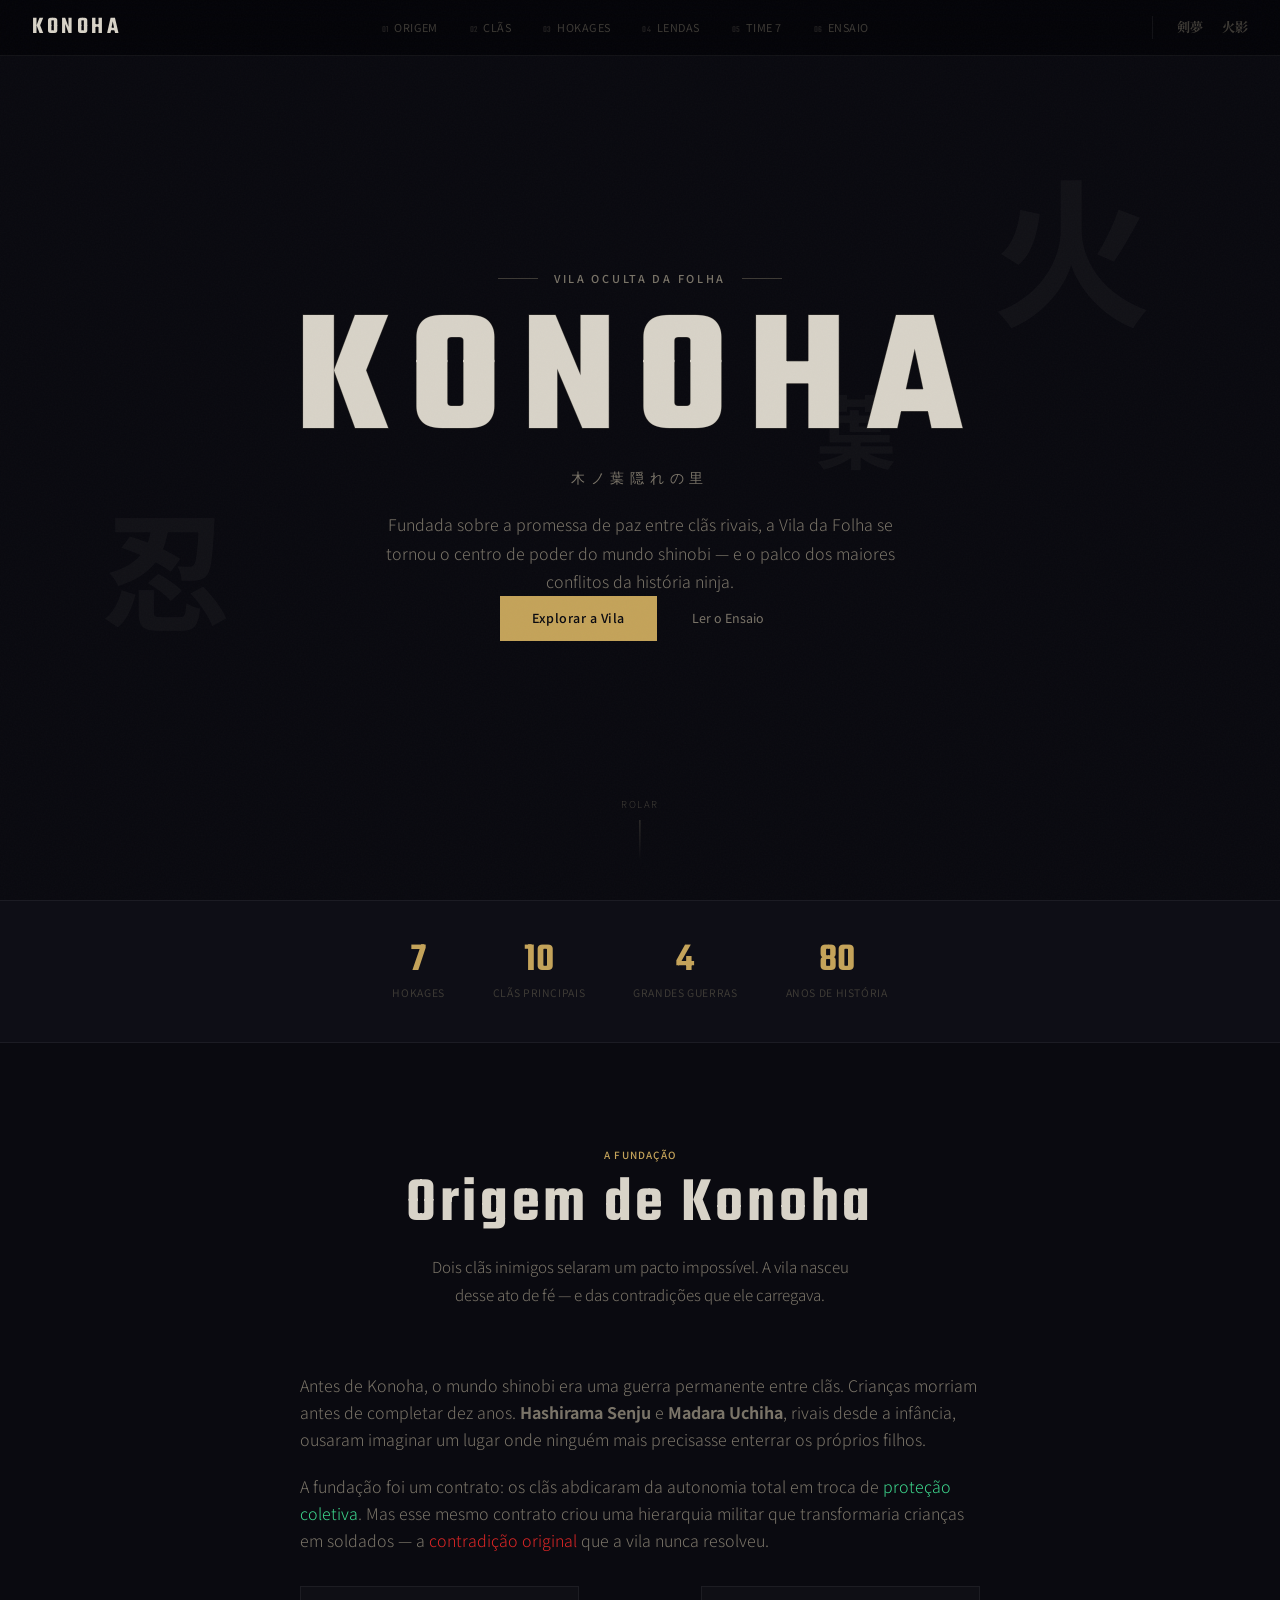
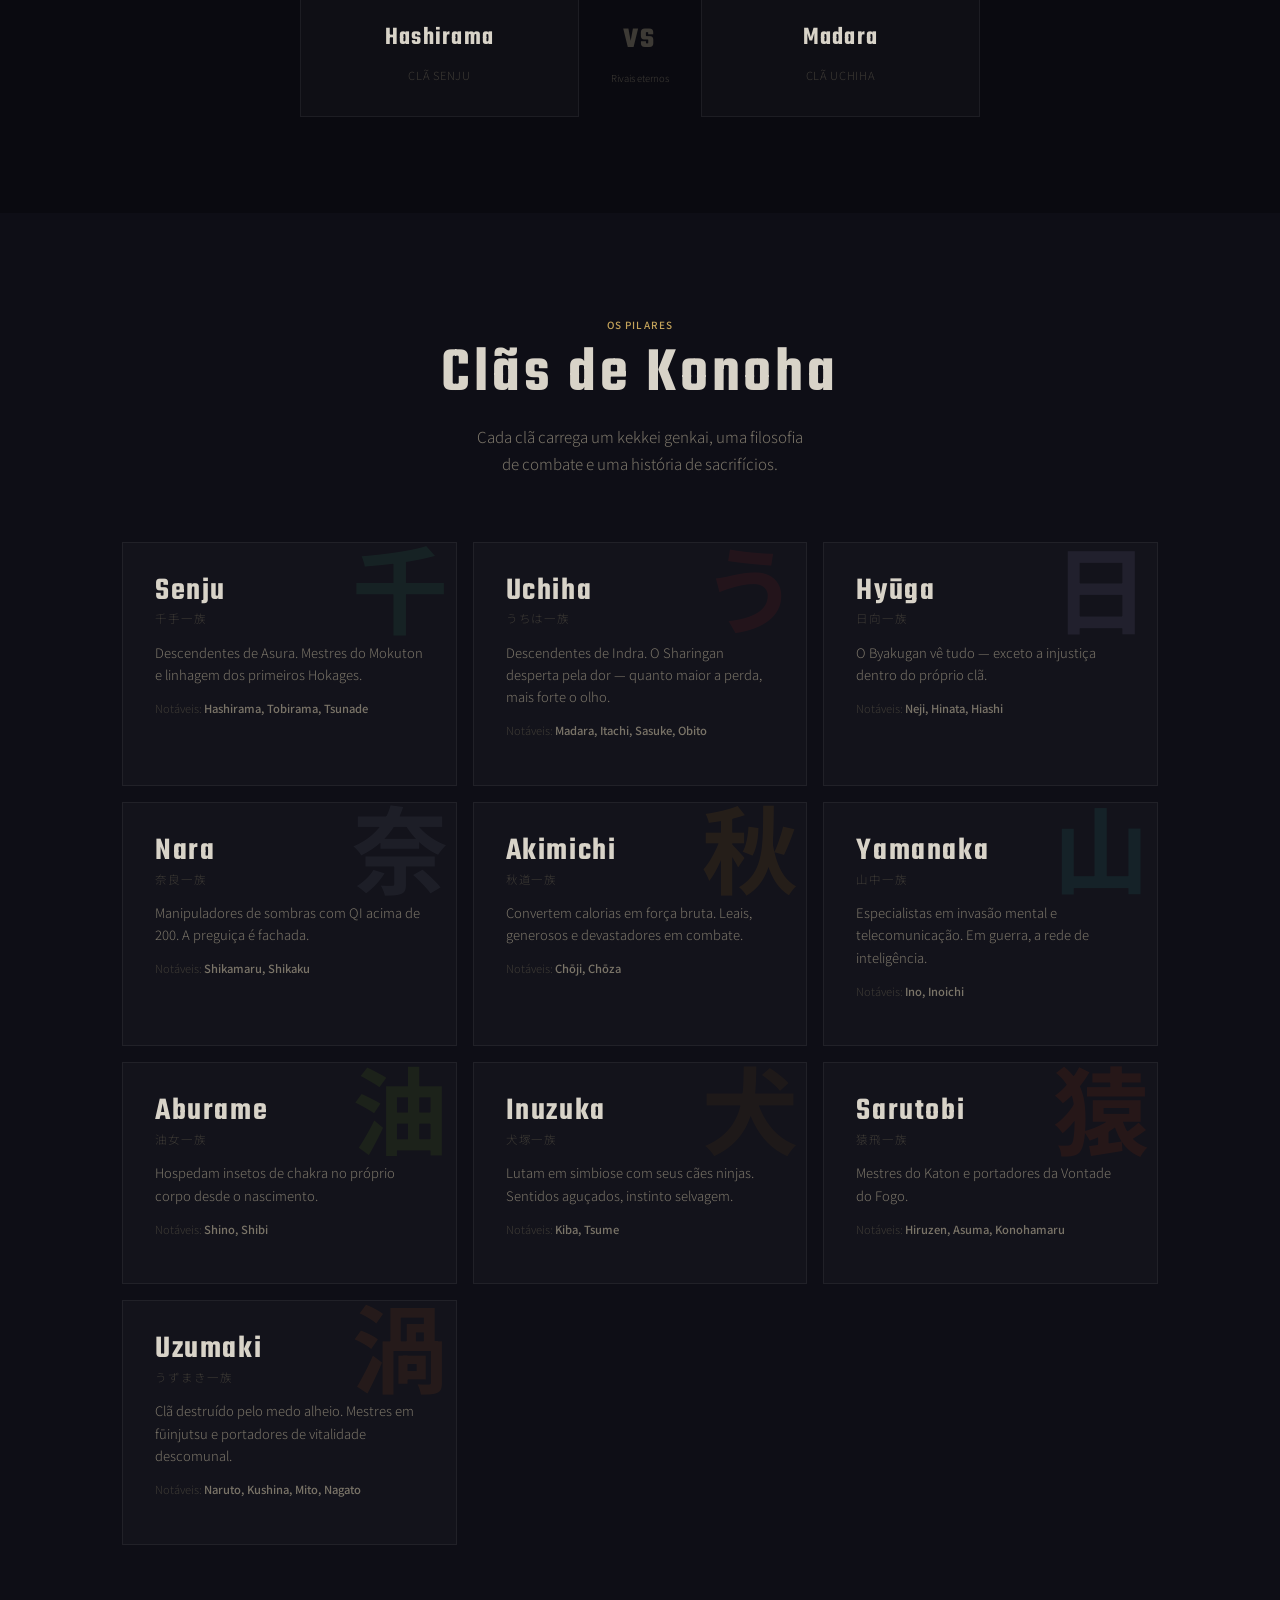
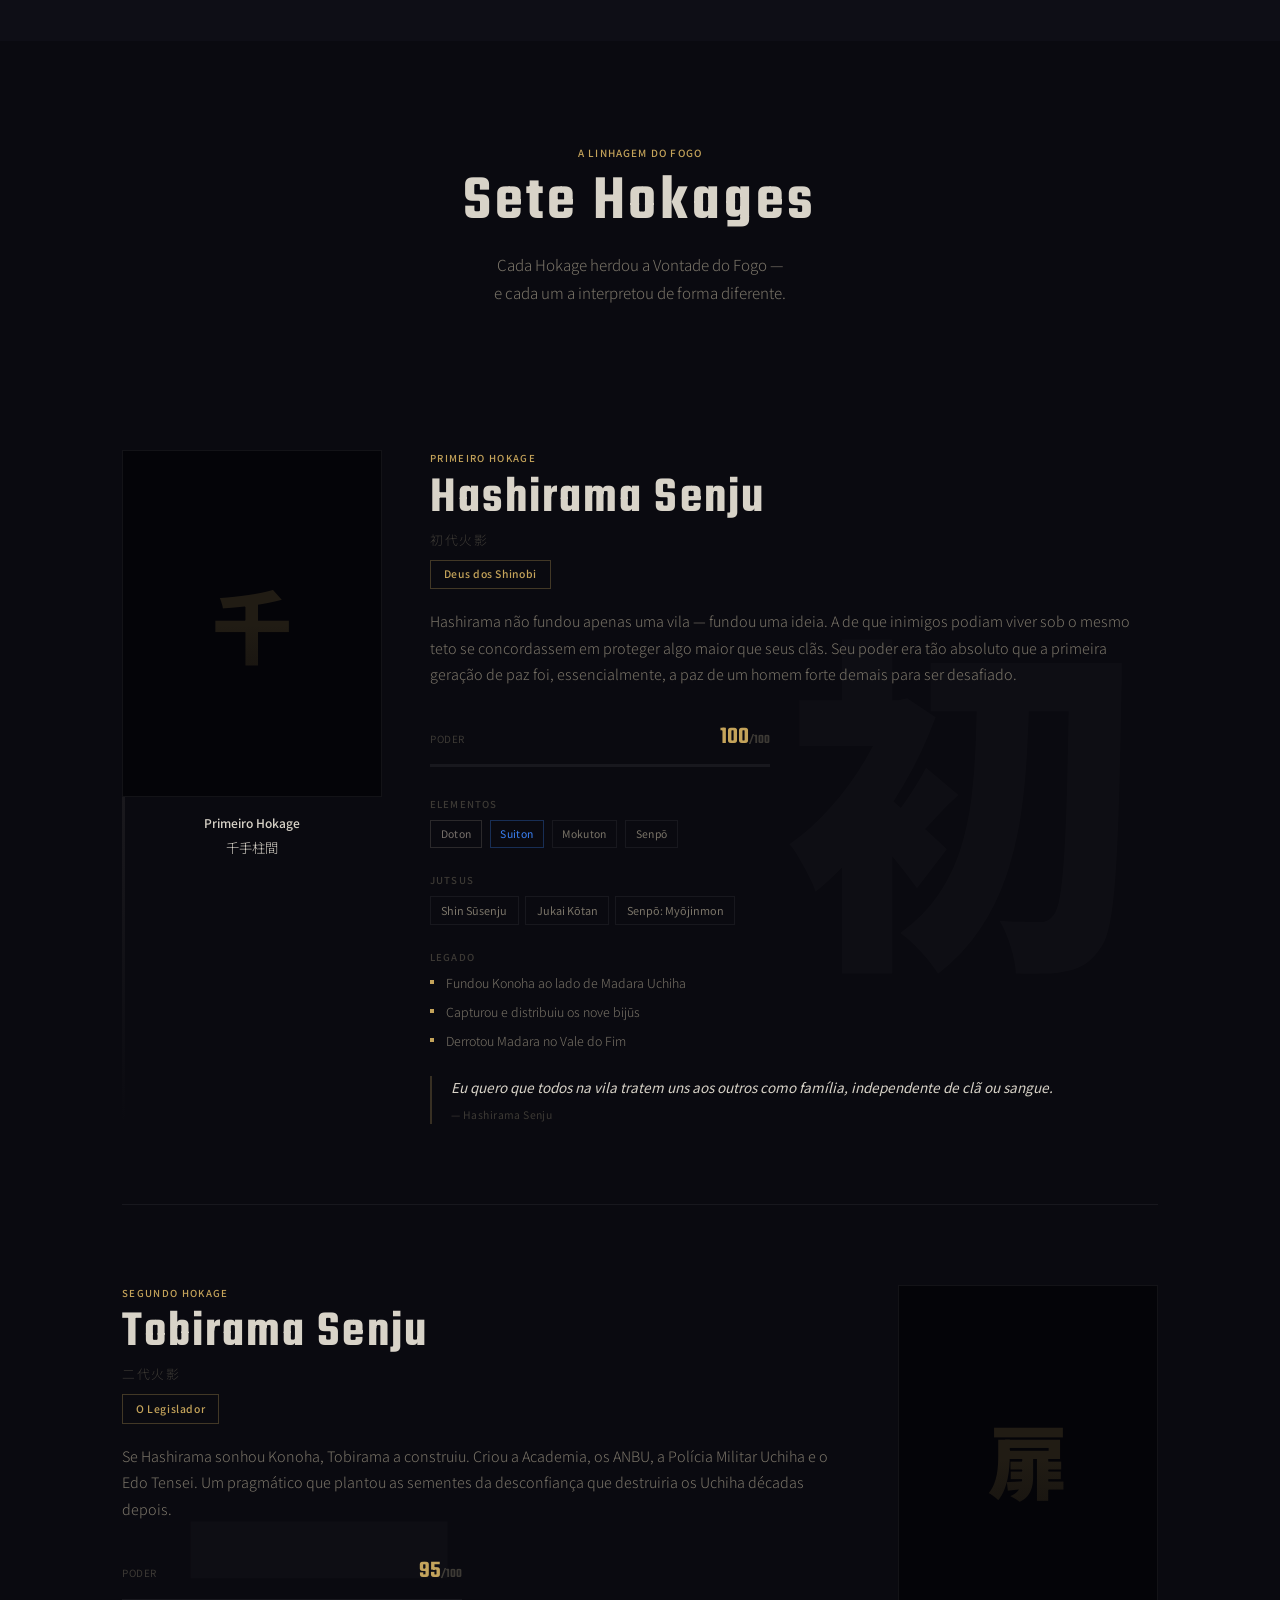
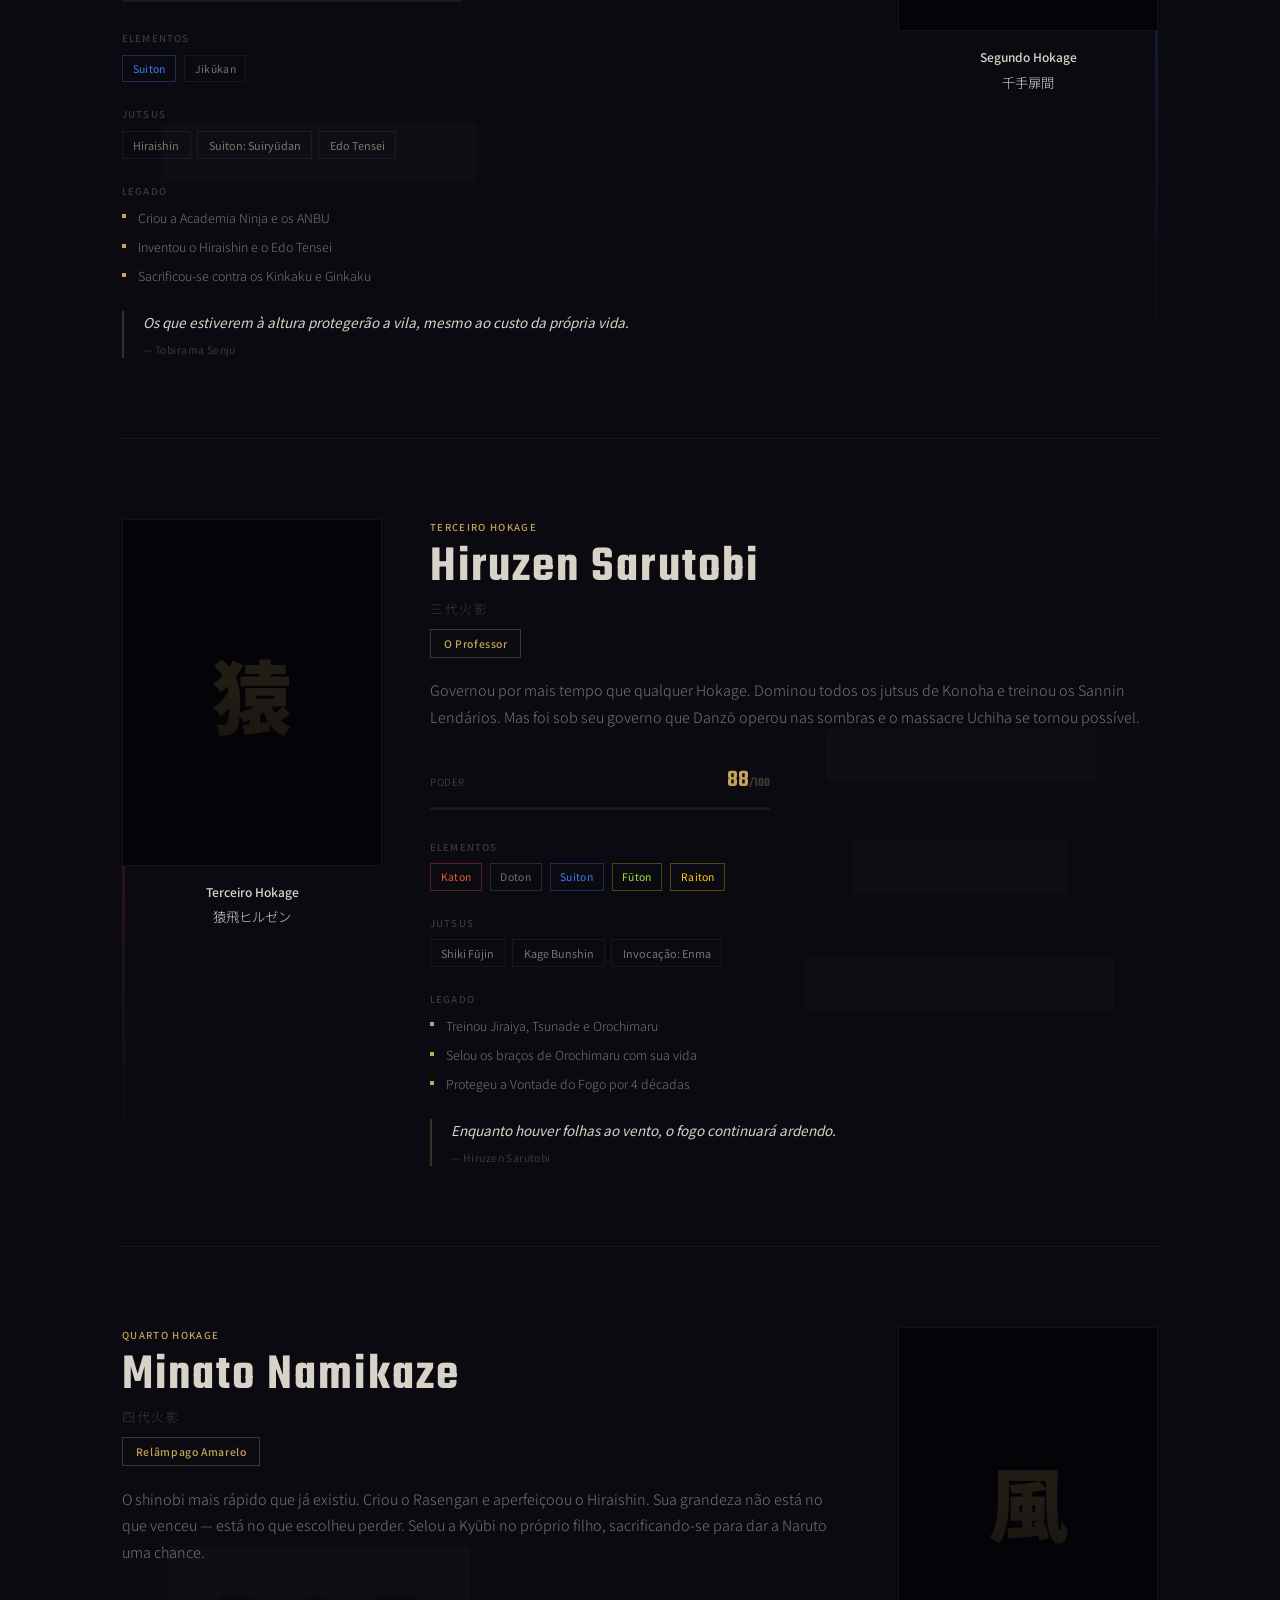
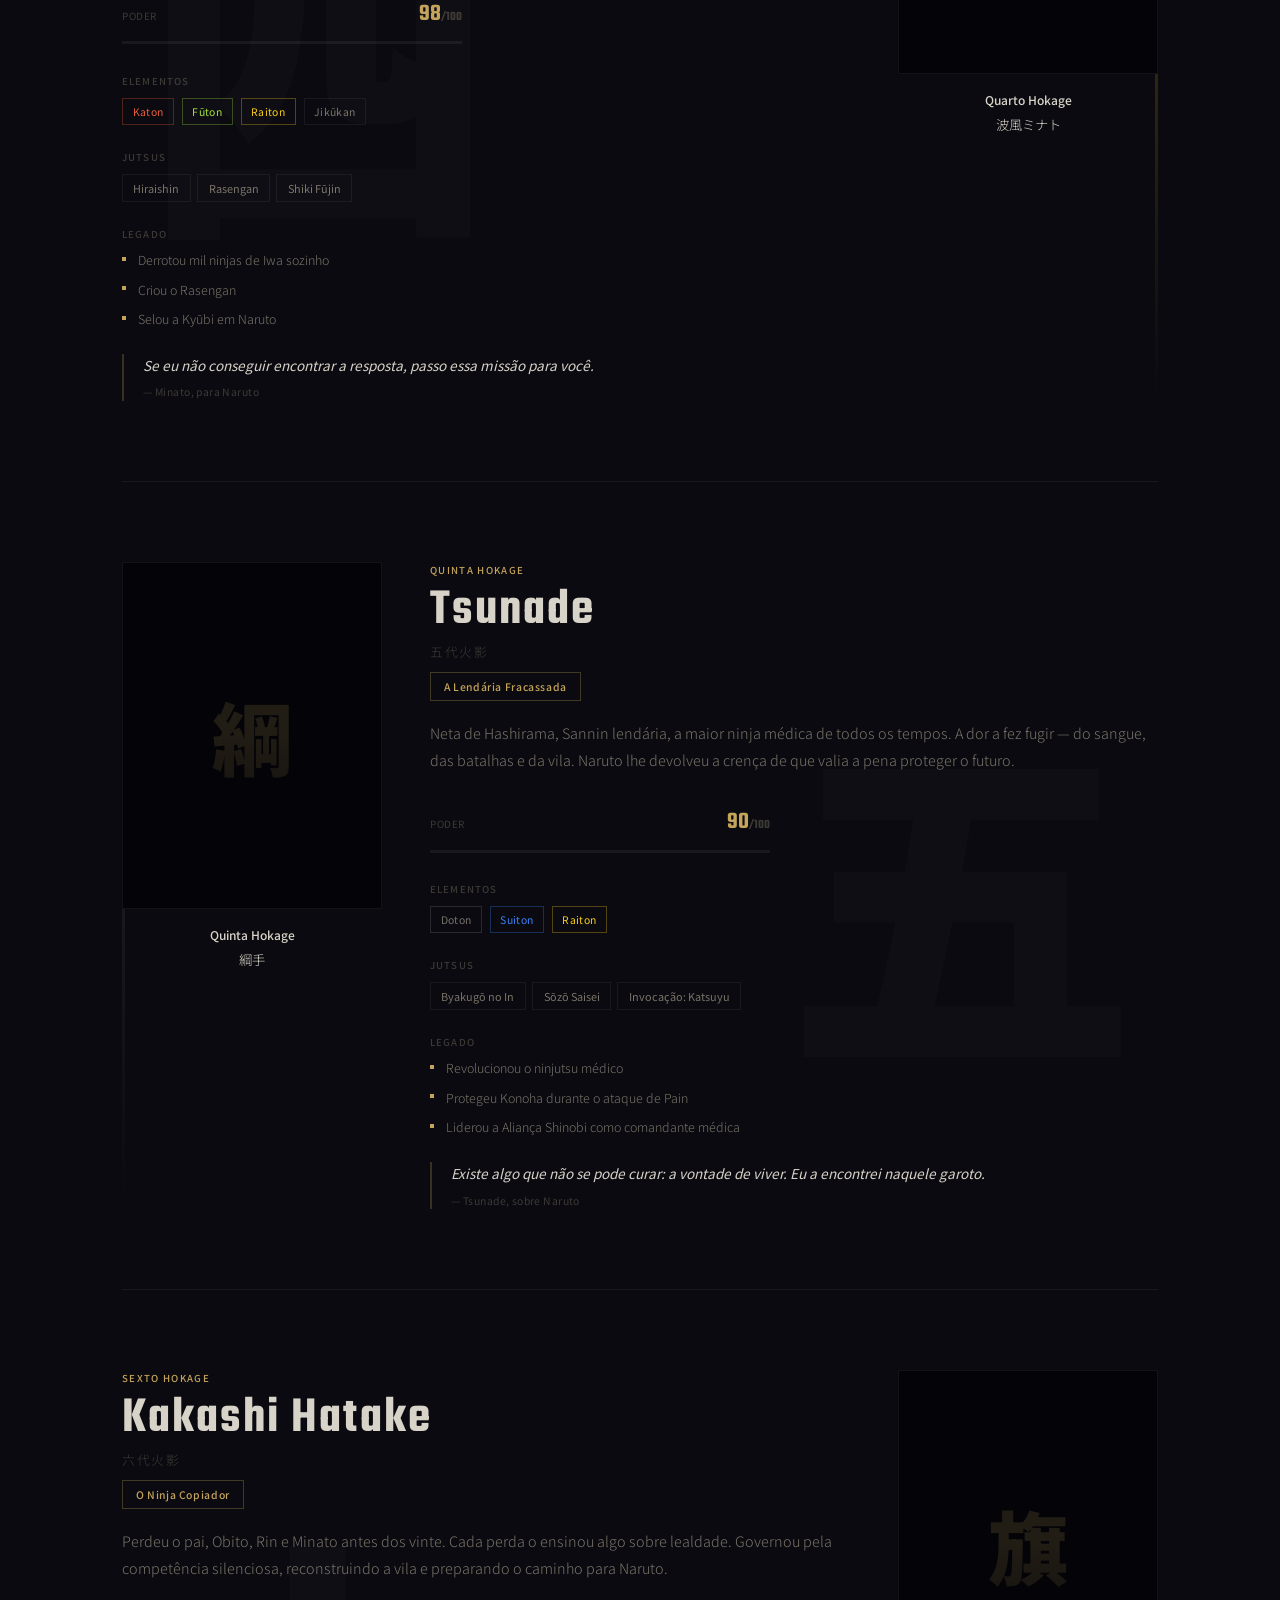
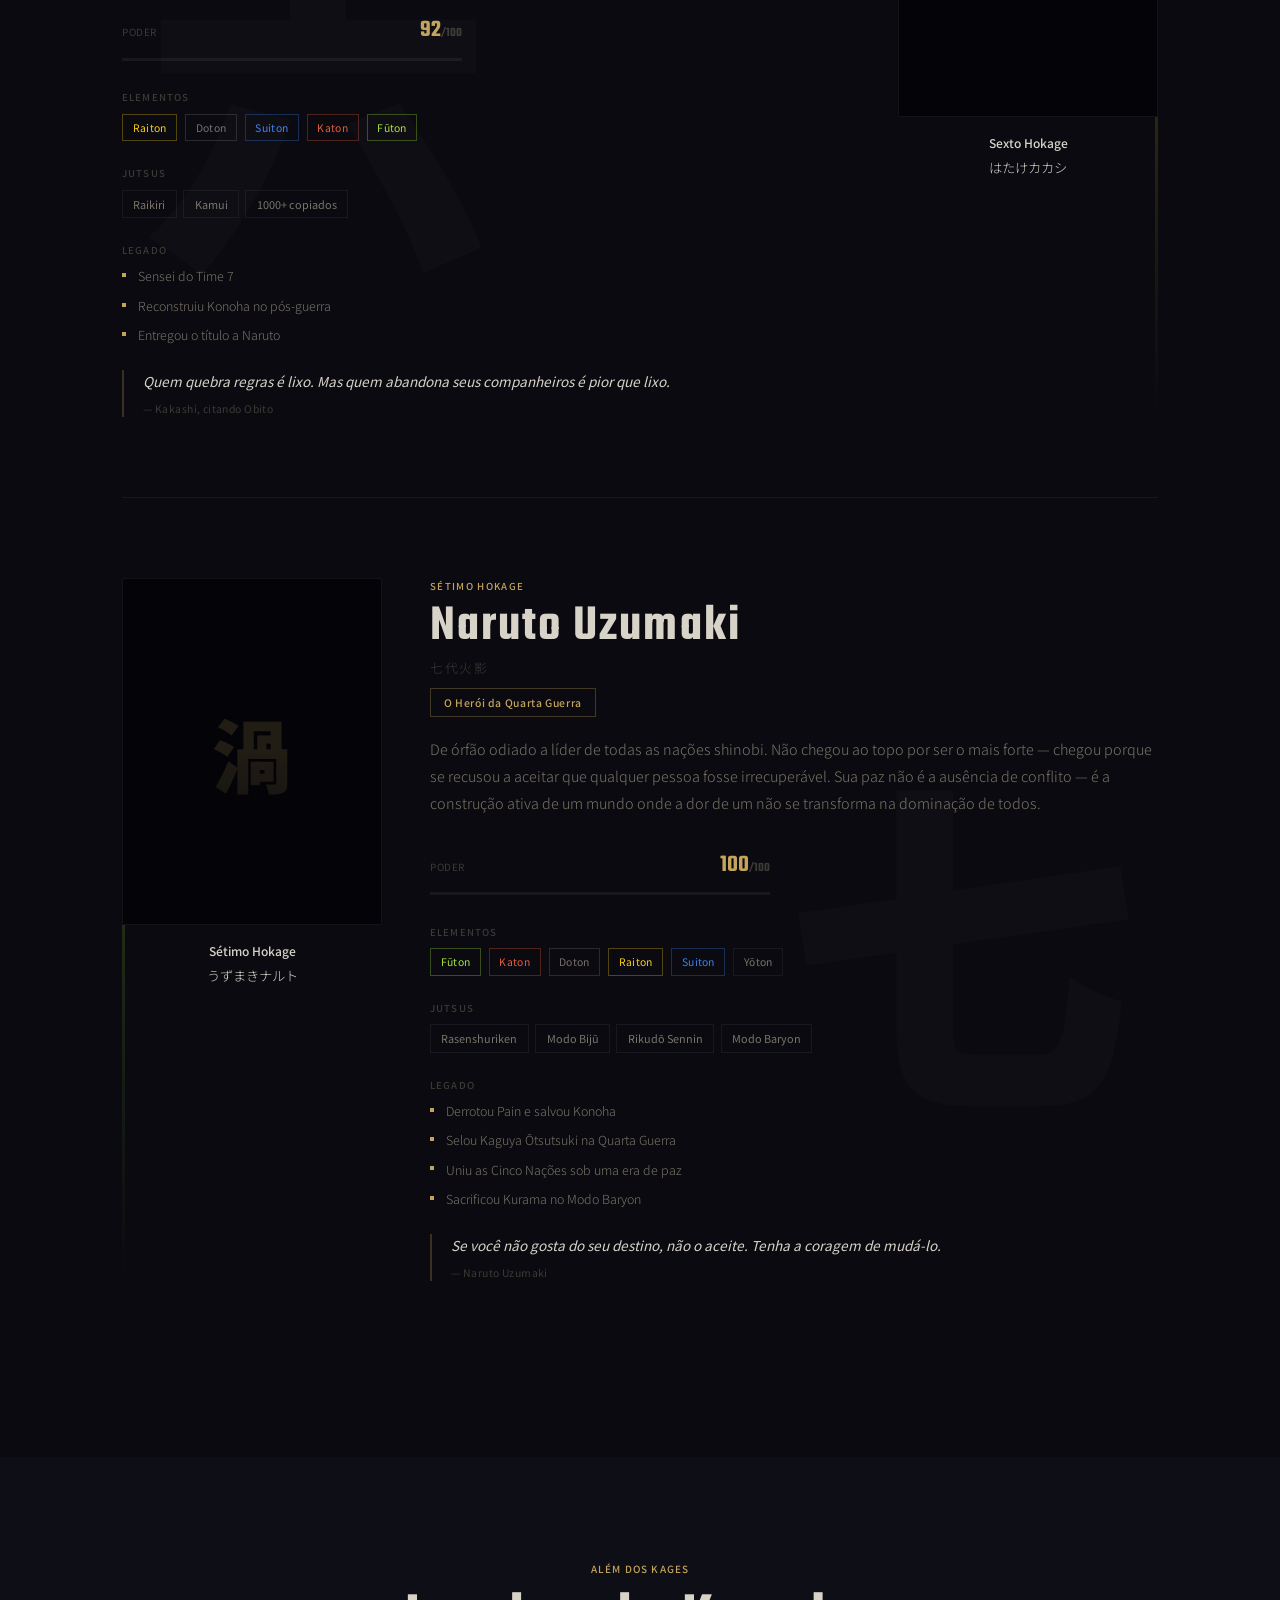
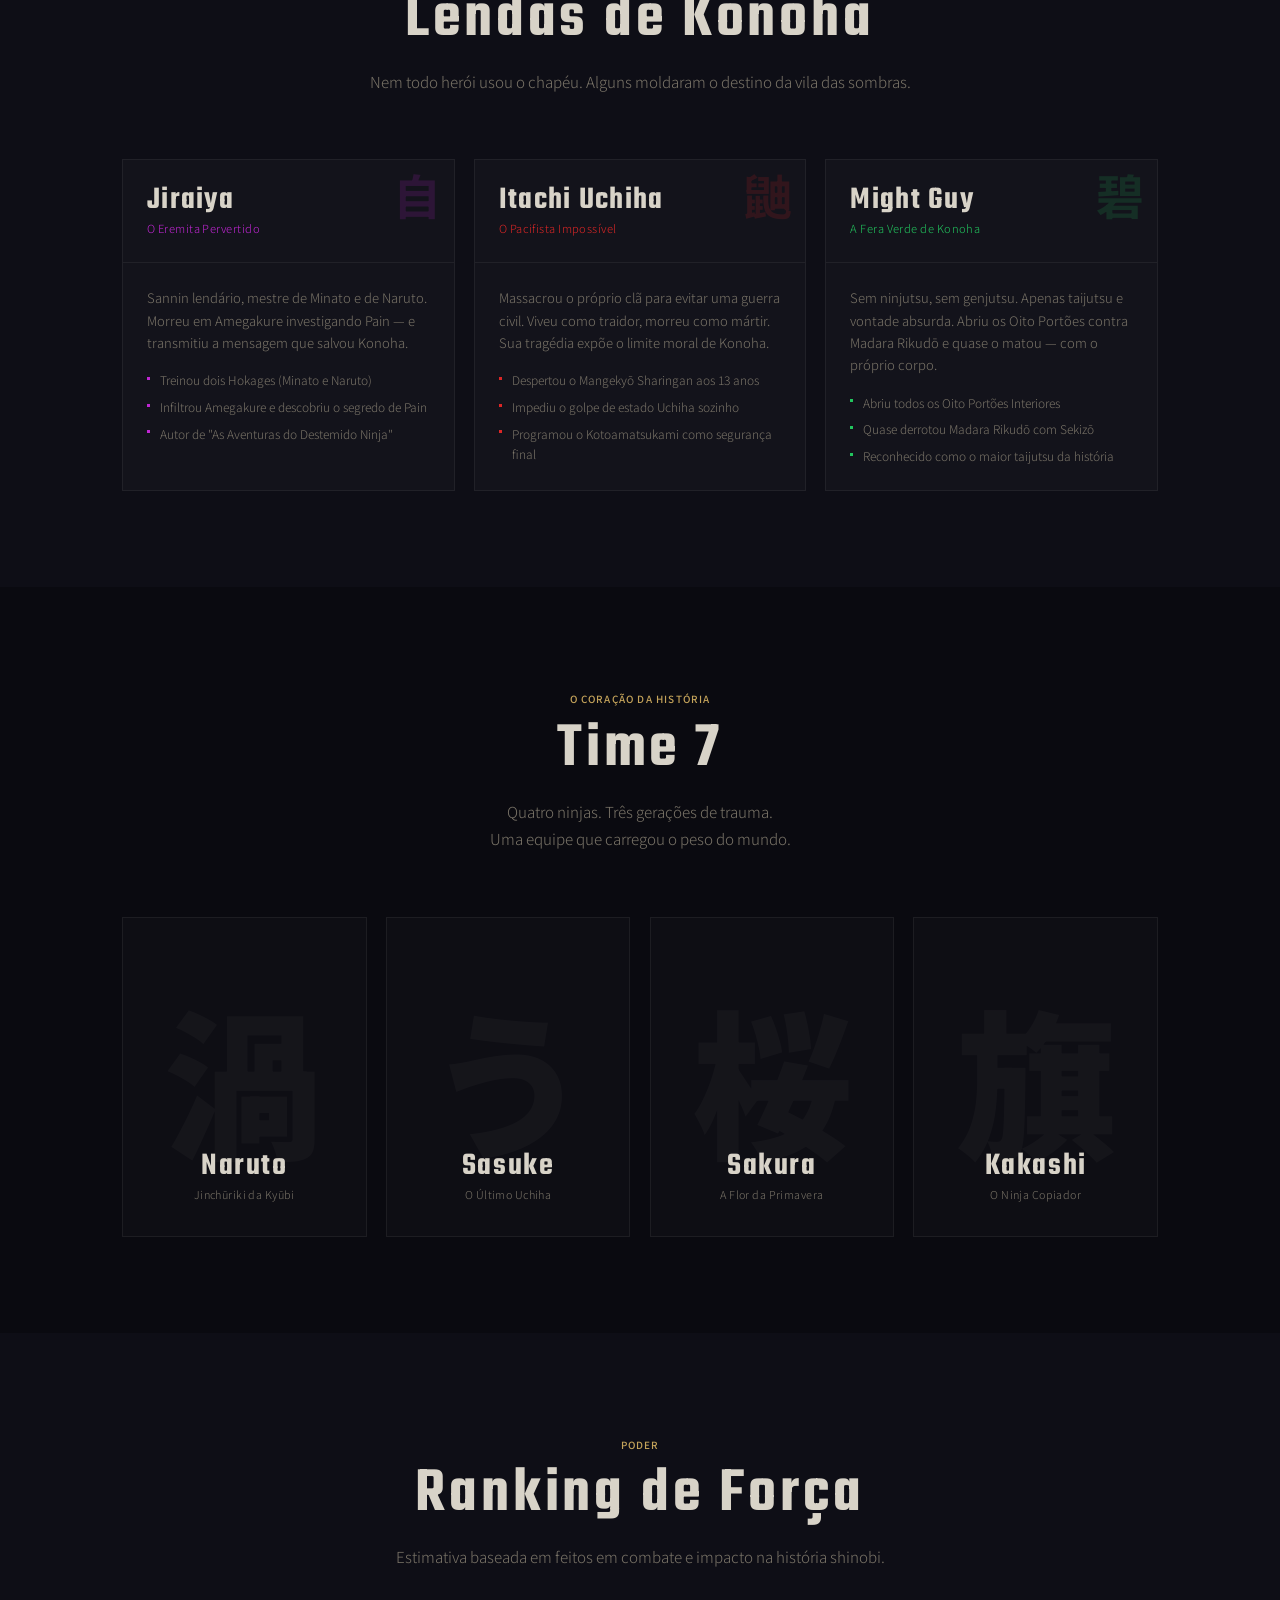
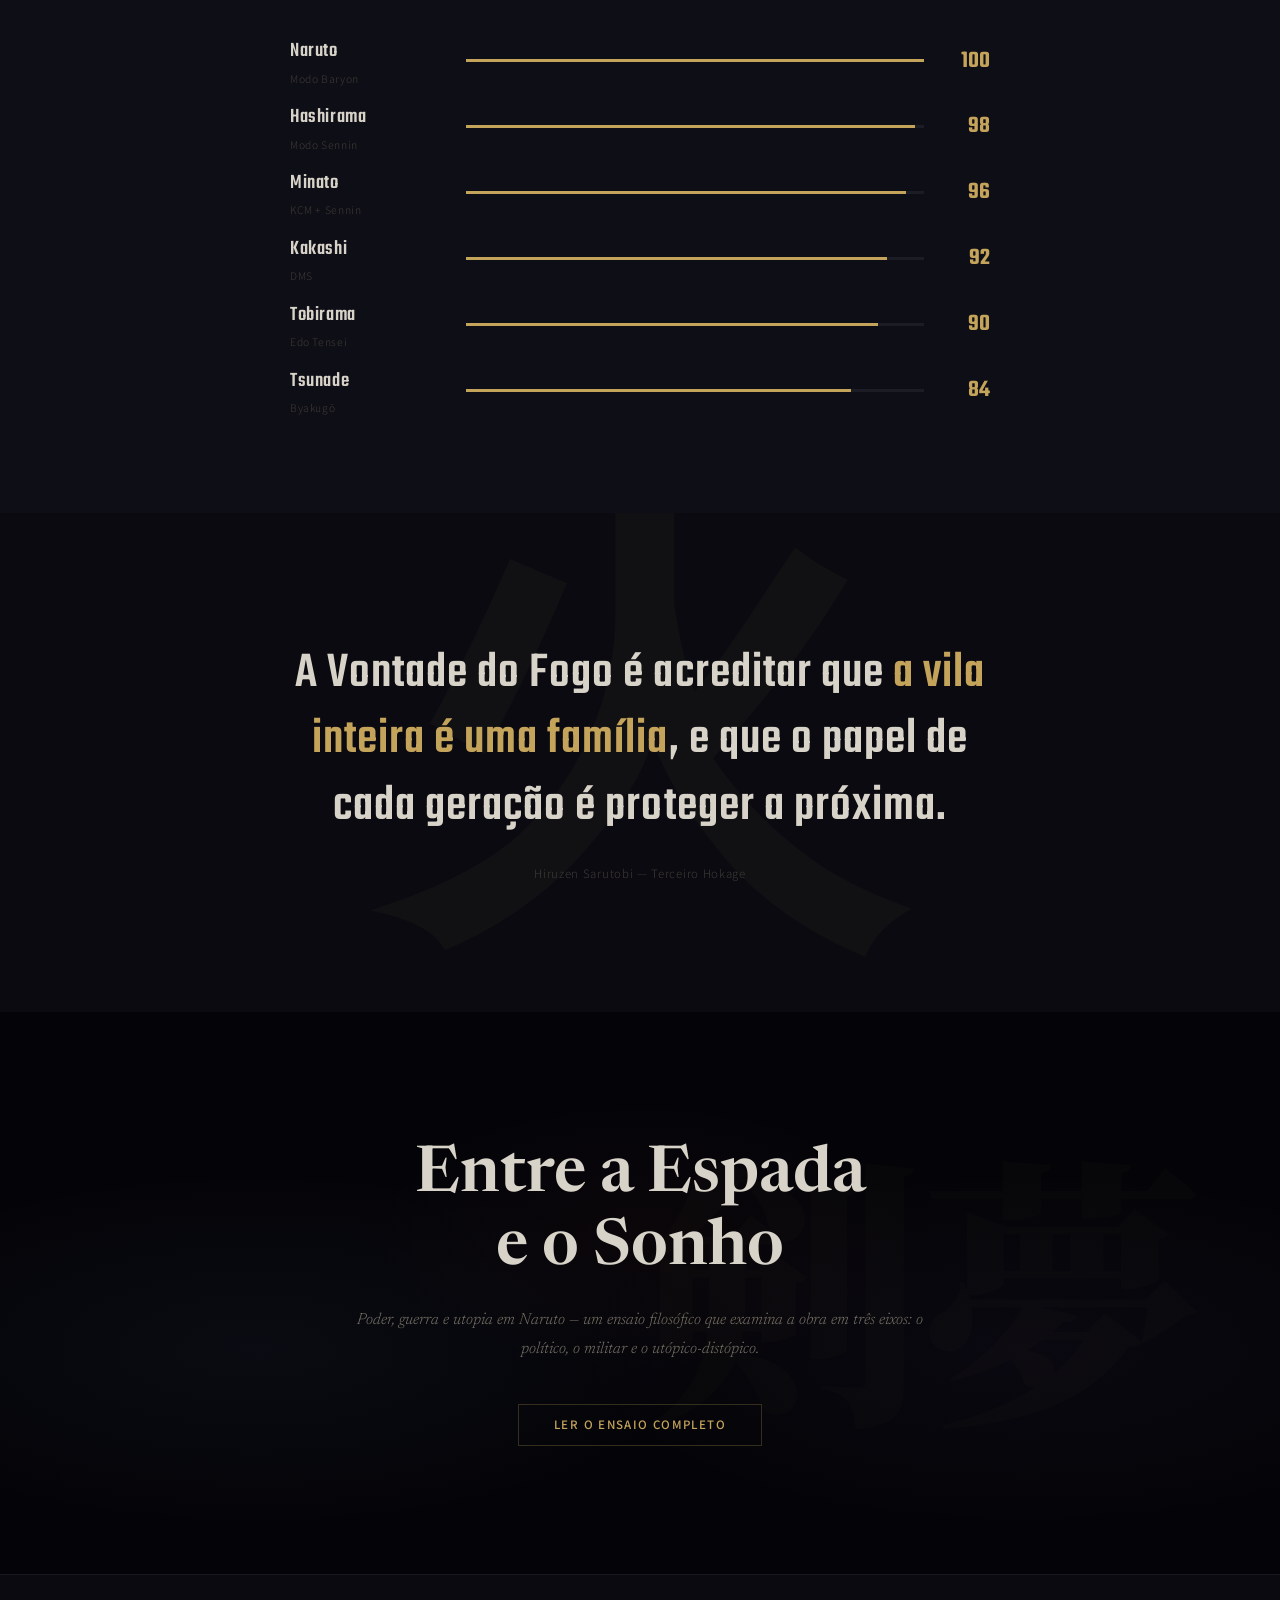
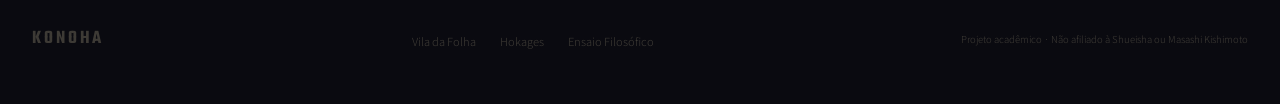
==== commit c6215c26: "fix: corrigir classes CSS em todas as páginas HTML Nav, footer, hokage profiles, ensaio e time 7 ago" ====
--- a/index.html
+++ b/index.html
@@ -10,25 +10,27 @@
 <link href="https://fonts.googleapis.com/css2?family=Teko:wght@400;500;600;700&family=Noto+Sans+JP:wght@300;400;500;700;900&family=Newsreader:ital,opsz,wght@0,6..72,300;0,6..72,400;0,6..72,500;0,6..72,600;1,6..72,300;1,6..72,400;1,6..72,500&family=Noto+Serif+JP:wght@700;900&display=swap" rel="stylesheet">
 <link rel="stylesheet" href="Assets/css/tokens.css">
 <link rel="stylesheet" href="Assets/css/index.css">
+<link rel="stylesheet" href="Assets/css/historia.css">
 <link rel="stylesheet" href="Assets/css/responsivo-tablet.css" media="(max-width: 768px)">
 <link rel="stylesheet" href="Assets/css/responsivo-celular.css" media="(max-width: 480px)">
 </head>
 <body>
 
-<div class="progress" aria-hidden="true"></div>
-<div class="ambient" aria-hidden="true"></div>
-
-<nav aria-label="principal">
-  <a href="#hero" class="logo">KONOHA</a>
-  <ul>
-    <li><a href="#fundacao">Origem</a></li>
-    <li><a href="#clas">Clãs</a></li>
-    <li><a href="#hokages">Hokages</a></li>
-    <li><a href="#lendas">Lendas</a></li>
-    <li><a href="#time7">Time 7</a></li>
-    <li><a href="#ensaio">Ensaio</a></li>
-  </ul>
-  <a href="#ensaio" class="cta">Ensaio Filosófico</a>
+
+<nav class="chapter-nav" aria-label="principal">
+  <a href="#hero" class="nav-brand">KONOHA</a>
+  <div class="nav-chapters">
+    <a href="#fundacao" class="chapter" data-num="01">Origem</a>
+    <a href="#clas" class="chapter" data-num="02">Clãs</a>
+    <a href="#hokages" class="chapter" data-num="03">Hokages</a>
+    <a href="#lendas" class="chapter" data-num="04">Lendas</a>
+    <a href="#time7" class="chapter" data-num="05">Time 7</a>
+    <a href="#ensaio" class="chapter" data-num="06">Ensaio</a>
+  </div>
+  <div class="nav-sub">
+    <a href="ensaio.html" title="Ensaio Filosófico">剣夢</a>
+    <a href="historia-konoha.html" title="Hokages">火影</a>
+  </div>
 </nav>
 
 <header class="hero" id="hero">
@@ -114,162 +116,162 @@
     </header>
 
     <article class="hokage" id="hk1">
-      <span class="hk-bg" aria-hidden="true" lang="ja">初</span>
-      <div class="el-bar" style="background:linear-gradient(to bottom,var(--earth),transparent)" aria-hidden="true"></div>
-      <div class="hk-grid">
-        <figure class="hk-portrait"><div class="photo"><span class="medal" lang="ja">千</span></div><figcaption class="label"><b>Primeiro Hokage</b><small lang="ja">千手柱間</small></figcaption></figure>
+      <span class="hk-bg-num" aria-hidden="true" lang="ja">初</span>
+      <div class="hk-element-bar" style="background:linear-gradient(to bottom,var(--earth),transparent)" aria-hidden="true"></div>
+      <div class="hk-grid">
+        <figure class="hk-portrait"><div class="hk-photo-wrap"><span class="hk-medallion" lang="ja">千</span></div><figcaption class="hk-portrait-label"><b>Primeiro Hokage</b><small lang="ja">千手柱間</small></figcaption></figure>
         <div class="hk-info">
           <span class="hk-order">Primeiro Hokage</span>
           <h3 class="hk-name">Hashirama Senju</h3>
-          <p class="hk-jp" lang="ja">初代火影</p>
+          <p class="hk-title-jp" lang="ja">初代火影</p>
           <span class="hk-epithet">Deus dos Shinobi</span>
           <p class="hk-desc">Hashirama não fundou apenas uma vila — fundou uma ideia. A de que inimigos podiam viver sob o mesmo teto se concordassem em proteger algo maior que seus clãs. Seu poder era tão absoluto que a primeira geração de paz foi, essencialmente, a paz de um homem forte demais para ser desafiado.</p>
-          <div class="power"><div class="power-head"><span class="power-lbl">Poder</span><span class="power-val">100<small>/100</small></span></div><div class="power-bar"><span style="--v:100%"></span></div></div>
-          <span class="sub-t">Elementos</span>
-          <div class="elements"><span class="el-tag" data-el="earth">Doton</span><span class="el-tag" data-el="water">Suiton</span><span class="el-tag">Mokuton</span><span class="el-tag">Senpō</span></div>
-          <span class="sub-t">Jutsus</span>
+          <div class="hk-power"><div class="hk-power-head"><span class="hk-power-lbl">Poder</span><span class="hk-power-val">100<small>/100</small></span></div><div class="hk-power-bar"><span class="hk-power-fill" style="--val:100%"></span></div></div>
+          <span class="hk-sub-title">Elementos</span>
+          <div class="hk-elements"><span class="el-tag" data-el="earth">Doton</span><span class="el-tag" data-el="water">Suiton</span><span class="el-tag">Mokuton</span><span class="el-tag">Senpō</span></div>
+          <span class="hk-sub-title">Jutsus</span>
           <div class="chips"><span class="chip">Shin Sūsenju</span><span class="chip">Jukai Kōtan</span><span class="chip">Senpō: Myōjinmon</span></div>
-          <span class="sub-t">Legado</span>
+          <span class="hk-sub-title">Legado</span>
           <ul class="events"><li>Fundou Konoha ao lado de Madara Uchiha</li><li>Capturou e distribuiu os nove bijūs</li><li>Derrotou Madara no Vale do Fim</li></ul>
-          <blockquote class="hk-quote">Eu quero que todos na vila tratem uns aos outros como família, independente de clã ou sangue.<footer>— Hashirama Senju</footer></blockquote>
+          <blockquote class="hk-quote">Eu quero que todos na vila tratem uns aos outros como família, independente de clã ou sangue.<cite>— Hashirama Senju</cite></blockquote>
         </div>
       </div>
     </article>
 
     <article class="hokage" id="hk2" data-align="right">
-      <span class="hk-bg" aria-hidden="true" lang="ja">二</span>
-      <div class="el-bar" style="background:linear-gradient(to bottom,var(--water),transparent)" aria-hidden="true"></div>
-      <div class="hk-grid">
-        <figure class="hk-portrait"><div class="photo"><span class="medal" lang="ja">扉</span></div><figcaption class="label"><b>Segundo Hokage</b><small lang="ja">千手扉間</small></figcaption></figure>
+      <span class="hk-bg-num" aria-hidden="true" lang="ja">二</span>
+      <div class="hk-element-bar" style="background:linear-gradient(to bottom,var(--water),transparent)" aria-hidden="true"></div>
+      <div class="hk-grid">
+        <figure class="hk-portrait"><div class="hk-photo-wrap"><span class="hk-medallion" lang="ja">扉</span></div><figcaption class="hk-portrait-label"><b>Segundo Hokage</b><small lang="ja">千手扉間</small></figcaption></figure>
         <div class="hk-info">
           <span class="hk-order">Segundo Hokage</span>
           <h3 class="hk-name">Tobirama Senju</h3>
-          <p class="hk-jp" lang="ja">二代火影</p>
+          <p class="hk-title-jp" lang="ja">二代火影</p>
           <span class="hk-epithet">O Legislador</span>
           <p class="hk-desc">Se Hashirama sonhou Konoha, Tobirama a construiu. Criou a Academia, os ANBU, a Polícia Militar Uchiha e o Edo Tensei. Um pragmático que plantou as sementes da desconfiança que destruiria os Uchiha décadas depois.</p>
-          <div class="power"><div class="power-head"><span class="power-lbl">Poder</span><span class="power-val">95<small>/100</small></span></div><div class="power-bar"><span style="--v:95%"></span></div></div>
-          <span class="sub-t">Elementos</span>
-          <div class="elements"><span class="el-tag" data-el="water">Suiton</span><span class="el-tag">Jikūkan</span></div>
-          <span class="sub-t">Jutsus</span>
+          <div class="hk-power"><div class="hk-power-head"><span class="hk-power-lbl">Poder</span><span class="hk-power-val">95<small>/100</small></span></div><div class="hk-power-bar"><span class="hk-power-fill" style="--val:95%"></span></div></div>
+          <span class="hk-sub-title">Elementos</span>
+          <div class="hk-elements"><span class="el-tag" data-el="water">Suiton</span><span class="el-tag">Jikūkan</span></div>
+          <span class="hk-sub-title">Jutsus</span>
           <div class="chips"><span class="chip">Hiraishin</span><span class="chip">Suiton: Suiryūdan</span><span class="chip">Edo Tensei</span></div>
-          <span class="sub-t">Legado</span>
+          <span class="hk-sub-title">Legado</span>
           <ul class="events"><li>Criou a Academia Ninja e os ANBU</li><li>Inventou o Hiraishin e o Edo Tensei</li><li>Sacrificou-se contra os Kinkaku e Ginkaku</li></ul>
-          <blockquote class="hk-quote">Os que estiverem à altura protegerão a vila, mesmo ao custo da própria vida.<footer>— Tobirama Senju</footer></blockquote>
+          <blockquote class="hk-quote">Os que estiverem à altura protegerão a vila, mesmo ao custo da própria vida.<cite>— Tobirama Senju</cite></blockquote>
         </div>
       </div>
     </article>
 
     <article class="hokage" id="hk3">
-      <span class="hk-bg" aria-hidden="true" lang="ja">三</span>
-      <div class="el-bar" style="background:linear-gradient(to bottom,var(--fire),transparent)" aria-hidden="true"></div>
-      <div class="hk-grid">
-        <figure class="hk-portrait"><div class="photo"><span class="medal" lang="ja">猿</span></div><figcaption class="label"><b>Terceiro Hokage</b><small lang="ja">猿飛ヒルゼン</small></figcaption></figure>
+      <span class="hk-bg-num" aria-hidden="true" lang="ja">三</span>
+      <div class="hk-element-bar" style="background:linear-gradient(to bottom,var(--fire),transparent)" aria-hidden="true"></div>
+      <div class="hk-grid">
+        <figure class="hk-portrait"><div class="hk-photo-wrap"><span class="hk-medallion" lang="ja">猿</span></div><figcaption class="hk-portrait-label"><b>Terceiro Hokage</b><small lang="ja">猿飛ヒルゼン</small></figcaption></figure>
         <div class="hk-info">
           <span class="hk-order">Terceiro Hokage</span>
           <h3 class="hk-name">Hiruzen Sarutobi</h3>
-          <p class="hk-jp" lang="ja">三代火影</p>
+          <p class="hk-title-jp" lang="ja">三代火影</p>
           <span class="hk-epithet">O Professor</span>
           <p class="hk-desc">Governou por mais tempo que qualquer Hokage. Dominou todos os jutsus de Konoha e treinou os Sannin Lendários. Mas foi sob seu governo que Danzō operou nas sombras e o massacre Uchiha se tornou possível.</p>
-          <div class="power"><div class="power-head"><span class="power-lbl">Poder</span><span class="power-val">88<small>/100</small></span></div><div class="power-bar"><span style="--v:88%"></span></div></div>
-          <span class="sub-t">Elementos</span>
-          <div class="elements"><span class="el-tag" data-el="fire">Katon</span><span class="el-tag" data-el="earth">Doton</span><span class="el-tag" data-el="water">Suiton</span><span class="el-tag" data-el="wind">Fūton</span><span class="el-tag" data-el="lightning">Raiton</span></div>
-          <span class="sub-t">Jutsus</span>
+          <div class="hk-power"><div class="hk-power-head"><span class="hk-power-lbl">Poder</span><span class="hk-power-val">88<small>/100</small></span></div><div class="hk-power-bar"><span class="hk-power-fill" style="--val:88%"></span></div></div>
+          <span class="hk-sub-title">Elementos</span>
+          <div class="hk-elements"><span class="el-tag" data-el="fire">Katon</span><span class="el-tag" data-el="earth">Doton</span><span class="el-tag" data-el="water">Suiton</span><span class="el-tag" data-el="wind">Fūton</span><span class="el-tag" data-el="lightning">Raiton</span></div>
+          <span class="hk-sub-title">Jutsus</span>
           <div class="chips"><span class="chip">Shiki Fūjin</span><span class="chip">Kage Bunshin</span><span class="chip">Invocação: Enma</span></div>
-          <span class="sub-t">Legado</span>
+          <span class="hk-sub-title">Legado</span>
           <ul class="events"><li>Treinou Jiraiya, Tsunade e Orochimaru</li><li>Selou os braços de Orochimaru com sua vida</li><li>Protegeu a Vontade do Fogo por 4 décadas</li></ul>
-          <blockquote class="hk-quote">Enquanto houver folhas ao vento, o fogo continuará ardendo.<footer>— Hiruzen Sarutobi</footer></blockquote>
+          <blockquote class="hk-quote">Enquanto houver folhas ao vento, o fogo continuará ardendo.<cite>— Hiruzen Sarutobi</cite></blockquote>
         </div>
       </div>
     </article>
 
     <article class="hokage" id="hk4" data-align="right">
-      <span class="hk-bg" aria-hidden="true" lang="ja">四</span>
-      <div class="el-bar" style="background:linear-gradient(to bottom,var(--lightning),transparent)" aria-hidden="true"></div>
-      <div class="hk-grid">
-        <figure class="hk-portrait"><div class="photo"><span class="medal" lang="ja">風</span></div><figcaption class="label"><b>Quarto Hokage</b><small lang="ja">波風ミナト</small></figcaption></figure>
+      <span class="hk-bg-num" aria-hidden="true" lang="ja">四</span>
+      <div class="hk-element-bar" style="background:linear-gradient(to bottom,var(--lightning),transparent)" aria-hidden="true"></div>
+      <div class="hk-grid">
+        <figure class="hk-portrait"><div class="hk-photo-wrap"><span class="hk-medallion" lang="ja">風</span></div><figcaption class="hk-portrait-label"><b>Quarto Hokage</b><small lang="ja">波風ミナト</small></figcaption></figure>
         <div class="hk-info">
           <span class="hk-order">Quarto Hokage</span>
           <h3 class="hk-name">Minato Namikaze</h3>
-          <p class="hk-jp" lang="ja">四代火影</p>
+          <p class="hk-title-jp" lang="ja">四代火影</p>
           <span class="hk-epithet">Relâmpago Amarelo</span>
           <p class="hk-desc">O shinobi mais rápido que já existiu. Criou o Rasengan e aperfeiçoou o Hiraishin. Sua grandeza não está no que venceu — está no que escolheu perder. Selou a Kyūbi no próprio filho, sacrificando-se para dar a Naruto uma chance.</p>
-          <div class="power"><div class="power-head"><span class="power-lbl">Poder</span><span class="power-val">98<small>/100</small></span></div><div class="power-bar"><span style="--v:98%"></span></div></div>
-          <span class="sub-t">Elementos</span>
-          <div class="elements"><span class="el-tag" data-el="fire">Katon</span><span class="el-tag" data-el="wind">Fūton</span><span class="el-tag" data-el="lightning">Raiton</span><span class="el-tag">Jikūkan</span></div>
-          <span class="sub-t">Jutsus</span>
+          <div class="hk-power"><div class="hk-power-head"><span class="hk-power-lbl">Poder</span><span class="hk-power-val">98<small>/100</small></span></div><div class="hk-power-bar"><span class="hk-power-fill" style="--val:98%"></span></div></div>
+          <span class="hk-sub-title">Elementos</span>
+          <div class="hk-elements"><span class="el-tag" data-el="fire">Katon</span><span class="el-tag" data-el="wind">Fūton</span><span class="el-tag" data-el="lightning">Raiton</span><span class="el-tag">Jikūkan</span></div>
+          <span class="hk-sub-title">Jutsus</span>
           <div class="chips"><span class="chip">Hiraishin</span><span class="chip">Rasengan</span><span class="chip">Shiki Fūjin</span></div>
-          <span class="sub-t">Legado</span>
+          <span class="hk-sub-title">Legado</span>
           <ul class="events"><li>Derrotou mil ninjas de Iwa sozinho</li><li>Criou o Rasengan</li><li>Selou a Kyūbi em Naruto</li></ul>
-          <blockquote class="hk-quote">Se eu não conseguir encontrar a resposta, passo essa missão para você.<footer>— Minato, para Naruto</footer></blockquote>
+          <blockquote class="hk-quote">Se eu não conseguir encontrar a resposta, passo essa missão para você.<cite>— Minato, para Naruto</cite></blockquote>
         </div>
       </div>
     </article>
 
     <article class="hokage" id="hk5">
-      <span class="hk-bg" aria-hidden="true" lang="ja">五</span>
-      <div class="el-bar" style="background:linear-gradient(to bottom,var(--earth),transparent)" aria-hidden="true"></div>
-      <div class="hk-grid">
-        <figure class="hk-portrait"><div class="photo"><span class="medal" lang="ja">綱</span></div><figcaption class="label"><b>Quinta Hokage</b><small lang="ja">綱手</small></figcaption></figure>
+      <span class="hk-bg-num" aria-hidden="true" lang="ja">五</span>
+      <div class="hk-element-bar" style="background:linear-gradient(to bottom,var(--earth),transparent)" aria-hidden="true"></div>
+      <div class="hk-grid">
+        <figure class="hk-portrait"><div class="hk-photo-wrap"><span class="hk-medallion" lang="ja">綱</span></div><figcaption class="hk-portrait-label"><b>Quinta Hokage</b><small lang="ja">綱手</small></figcaption></figure>
         <div class="hk-info">
           <span class="hk-order">Quinta Hokage</span>
           <h3 class="hk-name">Tsunade</h3>
-          <p class="hk-jp" lang="ja">五代火影</p>
+          <p class="hk-title-jp" lang="ja">五代火影</p>
           <span class="hk-epithet">A Lendária Fracassada</span>
           <p class="hk-desc">Neta de Hashirama, Sannin lendária, a maior ninja médica de todos os tempos. A dor a fez fugir — do sangue, das batalhas e da vila. Naruto lhe devolveu a crença de que valia a pena proteger o futuro.</p>
-          <div class="power"><div class="power-head"><span class="power-lbl">Poder</span><span class="power-val">90<small>/100</small></span></div><div class="power-bar"><span style="--v:90%"></span></div></div>
-          <span class="sub-t">Elementos</span>
-          <div class="elements"><span class="el-tag" data-el="earth">Doton</span><span class="el-tag" data-el="water">Suiton</span><span class="el-tag" data-el="lightning">Raiton</span></div>
-          <span class="sub-t">Jutsus</span>
+          <div class="hk-power"><div class="hk-power-head"><span class="hk-power-lbl">Poder</span><span class="hk-power-val">90<small>/100</small></span></div><div class="hk-power-bar"><span class="hk-power-fill" style="--val:90%"></span></div></div>
+          <span class="hk-sub-title">Elementos</span>
+          <div class="hk-elements"><span class="el-tag" data-el="earth">Doton</span><span class="el-tag" data-el="water">Suiton</span><span class="el-tag" data-el="lightning">Raiton</span></div>
+          <span class="hk-sub-title">Jutsus</span>
           <div class="chips"><span class="chip">Byakugō no In</span><span class="chip">Sōzō Saisei</span><span class="chip">Invocação: Katsuyu</span></div>
-          <span class="sub-t">Legado</span>
+          <span class="hk-sub-title">Legado</span>
           <ul class="events"><li>Revolucionou o ninjutsu médico</li><li>Protegeu Konoha durante o ataque de Pain</li><li>Liderou a Aliança Shinobi como comandante médica</li></ul>
-          <blockquote class="hk-quote">Existe algo que não se pode curar: a vontade de viver. Eu a encontrei naquele garoto.<footer>— Tsunade, sobre Naruto</footer></blockquote>
+          <blockquote class="hk-quote">Existe algo que não se pode curar: a vontade de viver. Eu a encontrei naquele garoto.<cite>— Tsunade, sobre Naruto</cite></blockquote>
         </div>
       </div>
     </article>
 
     <article class="hokage" id="hk6" data-align="right">
-      <span class="hk-bg" aria-hidden="true" lang="ja">六</span>
-      <div class="el-bar" style="background:linear-gradient(to bottom,var(--lightning),transparent)" aria-hidden="true"></div>
-      <div class="hk-grid">
-        <figure class="hk-portrait"><div class="photo"><span class="medal" lang="ja">旗</span></div><figcaption class="label"><b>Sexto Hokage</b><small lang="ja">はたけカカシ</small></figcaption></figure>
+      <span class="hk-bg-num" aria-hidden="true" lang="ja">六</span>
+      <div class="hk-element-bar" style="background:linear-gradient(to bottom,var(--lightning),transparent)" aria-hidden="true"></div>
+      <div class="hk-grid">
+        <figure class="hk-portrait"><div class="hk-photo-wrap"><span class="hk-medallion" lang="ja">旗</span></div><figcaption class="hk-portrait-label"><b>Sexto Hokage</b><small lang="ja">はたけカカシ</small></figcaption></figure>
         <div class="hk-info">
           <span class="hk-order">Sexto Hokage</span>
           <h3 class="hk-name">Kakashi Hatake</h3>
-          <p class="hk-jp" lang="ja">六代火影</p>
+          <p class="hk-title-jp" lang="ja">六代火影</p>
           <span class="hk-epithet">O Ninja Copiador</span>
           <p class="hk-desc">Perdeu o pai, Obito, Rin e Minato antes dos vinte. Cada perda o ensinou algo sobre lealdade. Governou pela competência silenciosa, reconstruindo a vila e preparando o caminho para Naruto.</p>
-          <div class="power"><div class="power-head"><span class="power-lbl">Poder</span><span class="power-val">92<small>/100</small></span></div><div class="power-bar"><span style="--v:92%"></span></div></div>
-          <span class="sub-t">Elementos</span>
-          <div class="elements"><span class="el-tag" data-el="lightning">Raiton</span><span class="el-tag" data-el="earth">Doton</span><span class="el-tag" data-el="water">Suiton</span><span class="el-tag" data-el="fire">Katon</span><span class="el-tag" data-el="wind">Fūton</span></div>
-          <span class="sub-t">Jutsus</span>
+          <div class="hk-power"><div class="hk-power-head"><span class="hk-power-lbl">Poder</span><span class="hk-power-val">92<small>/100</small></span></div><div class="hk-power-bar"><span class="hk-power-fill" style="--val:92%"></span></div></div>
+          <span class="hk-sub-title">Elementos</span>
+          <div class="hk-elements"><span class="el-tag" data-el="lightning">Raiton</span><span class="el-tag" data-el="earth">Doton</span><span class="el-tag" data-el="water">Suiton</span><span class="el-tag" data-el="fire">Katon</span><span class="el-tag" data-el="wind">Fūton</span></div>
+          <span class="hk-sub-title">Jutsus</span>
           <div class="chips"><span class="chip">Raikiri</span><span class="chip">Kamui</span><span class="chip">1000+ copiados</span></div>
-          <span class="sub-t">Legado</span>
+          <span class="hk-sub-title">Legado</span>
           <ul class="events"><li>Sensei do Time 7</li><li>Reconstruiu Konoha no pós-guerra</li><li>Entregou o título a Naruto</li></ul>
-          <blockquote class="hk-quote">Quem quebra regras é lixo. Mas quem abandona seus companheiros é pior que lixo.<footer>— Kakashi, citando Obito</footer></blockquote>
+          <blockquote class="hk-quote">Quem quebra regras é lixo. Mas quem abandona seus companheiros é pior que lixo.<cite>— Kakashi, citando Obito</cite></blockquote>
         </div>
       </div>
     </article>
 
     <article class="hokage" id="hk7">
-      <span class="hk-bg" aria-hidden="true" lang="ja">七</span>
-      <div class="el-bar" style="background:linear-gradient(to bottom,var(--wind),transparent)" aria-hidden="true"></div>
-      <div class="hk-grid">
-        <figure class="hk-portrait"><div class="photo"><span class="medal" lang="ja">渦</span></div><figcaption class="label"><b>Sétimo Hokage</b><small lang="ja">うずまきナルト</small></figcaption></figure>
+      <span class="hk-bg-num" aria-hidden="true" lang="ja">七</span>
+      <div class="hk-element-bar" style="background:linear-gradient(to bottom,var(--wind),transparent)" aria-hidden="true"></div>
+      <div class="hk-grid">
+        <figure class="hk-portrait"><div class="hk-photo-wrap"><span class="hk-medallion" lang="ja">渦</span></div><figcaption class="hk-portrait-label"><b>Sétimo Hokage</b><small lang="ja">うずまきナルト</small></figcaption></figure>
         <div class="hk-info">
           <span class="hk-order">Sétimo Hokage</span>
           <h3 class="hk-name">Naruto Uzumaki</h3>
-          <p class="hk-jp" lang="ja">七代火影</p>
+          <p class="hk-title-jp" lang="ja">七代火影</p>
           <span class="hk-epithet">O Herói da Quarta Guerra</span>
           <p class="hk-desc">De órfão odiado a líder de todas as nações shinobi. Não chegou ao topo por ser o mais forte — chegou porque se recusou a aceitar que qualquer pessoa fosse irrecuperável. Sua paz não é a ausência de conflito — é a construção ativa de um mundo onde a dor de um não se transforma na dominação de todos.</p>
-          <div class="power"><div class="power-head"><span class="power-lbl">Poder</span><span class="power-val">100<small>/100</small></span></div><div class="power-bar"><span style="--v:100%"></span></div></div>
-          <span class="sub-t">Elementos</span>
-          <div class="elements"><span class="el-tag" data-el="wind">Fūton</span><span class="el-tag" data-el="fire">Katon</span><span class="el-tag" data-el="earth">Doton</span><span class="el-tag" data-el="lightning">Raiton</span><span class="el-tag" data-el="water">Suiton</span><span class="el-tag">Yōton</span></div>
-          <span class="sub-t">Jutsus</span>
+          <div class="hk-power"><div class="hk-power-head"><span class="hk-power-lbl">Poder</span><span class="hk-power-val">100<small>/100</small></span></div><div class="hk-power-bar"><span class="hk-power-fill" style="--val:100%"></span></div></div>
+          <span class="hk-sub-title">Elementos</span>
+          <div class="hk-elements"><span class="el-tag" data-el="wind">Fūton</span><span class="el-tag" data-el="fire">Katon</span><span class="el-tag" data-el="earth">Doton</span><span class="el-tag" data-el="lightning">Raiton</span><span class="el-tag" data-el="water">Suiton</span><span class="el-tag">Yōton</span></div>
+          <span class="hk-sub-title">Jutsus</span>
           <div class="chips"><span class="chip">Rasenshuriken</span><span class="chip">Modo Bijū</span><span class="chip">Rikudō Sennin</span><span class="chip">Modo Baryon</span></div>
-          <span class="sub-t">Legado</span>
+          <span class="hk-sub-title">Legado</span>
           <ul class="events"><li>Derrotou Pain e salvou Konoha</li><li>Selou Kaguya Ōtsutsuki na Quarta Guerra</li><li>Uniu as Cinco Nações sob uma era de paz</li><li>Sacrificou Kurama no Modo Baryon</li></ul>
-          <blockquote class="hk-quote">Se você não gosta do seu destino, não o aceite. Tenha a coragem de mudá-lo.<footer>— Naruto Uzumaki</footer></blockquote>
+          <blockquote class="hk-quote">Se você não gosta do seu destino, não o aceite. Tenha a coragem de mudá-lo.<cite>— Naruto Uzumaki</cite></blockquote>
         </div>
       </div>
     </article>
@@ -302,19 +304,19 @@
     <div class="char-grid">
       <article class="char-card">
         <div class="front"><span class="bgk" aria-hidden="true" lang="ja">渦</span><h3>Naruto</h3><p class="role">Jinchūriki da Kyūbi</p></div>
-        <div class="back"><h4>Naruto Uzumaki</h4><p class="rank">Sétimo Hokage</p><p>Órfão, jinchūriki, rejeitado. Transformou dor em empatia e ódio em reconhecimento.</p><div class="cstats"><div><span class="cs-lbl">Ninjutsu</span><div class="cs-bar"><span style="--v:95%"></span></div></div><div><span class="cs-lbl">Vontade</span><div class="cs-bar"><span style="--v:100%"></span></div></div></div></div>
+        <div class="back"><h4>Naruto Uzumaki</h4><p class="rank">Sétimo Hokage</p><p>Órfão, jinchūriki, rejeitado. Transformou dor em empatia e ódio em reconhecimento.</p><div class="cstats"><div><span class="cs-lbl">Stamina</span><div class="cs-bar"><span style="--v:100%"></span></div></div><div><span class="cs-lbl">Ninjutsu</span><div class="cs-bar"><span style="--v:80%"></span></div></div><div><span class="cs-lbl">Taijutsu</span><div class="cs-bar"><span style="--v:70%"></span></div></div><div><span class="cs-lbl">Velocidade</span><div class="cs-bar"><span style="--v:70%"></span></div></div></div><p class="rank" style="margin-top:0.6rem;font-size:0.55rem;color:var(--tx-dim)">Databook 4 · Total: 26/40</p></div>
       </article>
       <article class="char-card">
         <div class="front"><span class="bgk" aria-hidden="true" lang="ja">う</span><h3>Sasuke</h3><p class="role">O Último Uchiha</p></div>
-        <div class="back"><h4>Sasuke Uchiha</h4><p class="rank">Shinobi das Sombras</p><p>Viveu para vingar, depois para destruir, e por fim para proteger — da periferia.</p><div class="cstats"><div><span class="cs-lbl">Ninjutsu</span><div class="cs-bar"><span style="--v:98%"></span></div></div><div><span class="cs-lbl">Genjutsu</span><div class="cs-bar"><span style="--v:95%"></span></div></div></div></div>
+        <div class="back"><h4>Sasuke Uchiha</h4><p class="rank">Shinobi das Sombras</p><p>Viveu para vingar, depois para destruir, e por fim para proteger — da periferia.</p><div class="cstats"><div><span class="cs-lbl">Ninjutsu</span><div class="cs-bar"><span style="--v:100%"></span></div></div><div><span class="cs-lbl">Genjutsu</span><div class="cs-bar"><span style="--v:100%"></span></div></div><div><span class="cs-lbl">Selos</span><div class="cs-bar"><span style="--v:100%"></span></div></div><div><span class="cs-lbl">Velocidade</span><div class="cs-bar"><span style="--v:90%"></span></div></div></div><p class="rank" style="margin-top:0.6rem;font-size:0.55rem;color:var(--tx-dim)">Databook 4 · Total: 34/40</p></div>
       </article>
       <article class="char-card">
         <div class="front"><span class="bgk" aria-hidden="true" lang="ja">桜</span><h3>Sakura</h3><p class="role">A Flor da Primavera</p></div>
-        <div class="back"><h4>Sakura Haruno</h4><p class="rank">Ninja Médica Suprema</p><p>Sem clã, sem kekkei genkai. Construiu seu poder do zero. Prova de que vontade supera linhagem.</p><div class="cstats"><div><span class="cs-lbl">Médico</span><div class="cs-bar"><span style="--v:98%"></span></div></div><div><span class="cs-lbl">Força</span><div class="cs-bar"><span style="--v:92%"></span></div></div></div></div>
+        <div class="back"><h4>Sakura Haruno</h4><p class="rank">Ninja Médica Suprema</p><p>Sem clã, sem kekkei genkai. Construiu seu poder do zero. Prova de que vontade supera linhagem.</p><div class="cstats"><div><span class="cs-lbl">Inteligência</span><div class="cs-bar"><span style="--v:80%"></span></div></div><div><span class="cs-lbl">Selos</span><div class="cs-bar"><span style="--v:80%"></span></div></div><div><span class="cs-lbl">Genjutsu</span><div class="cs-bar"><span style="--v:70%"></span></div></div><div><span class="cs-lbl">Ninjutsu</span><div class="cs-bar"><span style="--v:60%"></span></div></div></div><p class="rank" style="margin-top:0.6rem;font-size:0.55rem;color:var(--tx-dim)">Databook 4 · Total: 26/40</p></div>
       </article>
       <article class="char-card">
         <div class="front"><span class="bgk" aria-hidden="true" lang="ja">旗</span><h3>Kakashi</h3><p class="role">O Ninja Copiador</p></div>
-        <div class="back"><h4>Kakashi Hatake</h4><p class="rank">Sexto Hokage</p><p>Gênio traumatizado. Ensinou ao Time 7 a única lição que importava: não abandonar os companheiros.</p><div class="cstats"><div><span class="cs-lbl">Ninjutsu</span><div class="cs-bar"><span style="--v:95%"></span></div></div><div><span class="cs-lbl">Estratégia</span><div class="cs-bar"><span style="--v:92%"></span></div></div></div></div>
+        <div class="back"><h4>Kakashi Hatake</h4><p class="rank">Sexto Hokage</p><p>Gênio traumatizado. Ensinou ao Time 7 a única lição que importava: não abandonar os companheiros.</p><div class="cstats"><div><span class="cs-lbl">Ninjutsu</span><div class="cs-bar"><span style="--v:100%"></span></div></div><div><span class="cs-lbl">Selos</span><div class="cs-bar"><span style="--v:100%"></span></div></div><div><span class="cs-lbl">Inteligência</span><div class="cs-bar"><span style="--v:90%"></span></div></div><div><span class="cs-lbl">Velocidade</span><div class="cs-bar"><span style="--v:90%"></span></div></div></div><p class="rank" style="margin-top:0.6rem;font-size:0.55rem;color:var(--tx-dim)">Databook 4 · Total: 34/40</p></div>
       </article>
     </div>
   </div>
@@ -344,139 +346,25 @@
   <cite>Hiruzen Sarutobi — Terceiro Hokage</cite>
 </section>
 
-<article id="ensaio">
-  <header class="essay-hero">
-    <canvas id="particles" aria-hidden="true"></canvas>
-    <span class="essay-kanji" aria-hidden="true" lang="ja">剣夢</span>
-    <h2 class="essay-title">Entre a Espada<br>e o Sonho</h2>
-    <p class="essay-sub">poder, guerra e utopia em Naruto</p>
-
-    <div class="monument" aria-label="Monumento 3D dos três eixos do ensaio">
-      <div class="monument-3d">
-        <a href="#eixo-pol" class="monolith" data-axis="pol">
-          <span class="m-kanji" lang="ja">政治</span>
-          <span class="m-title">Política e Segurança</span>
-          <span class="m-sub">Liderança e Controle</span>
-        </a>
-        <a href="#eixo-mil" class="monolith" data-axis="mil">
-          <span class="m-kanji" lang="ja">戦争</span>
-          <span class="m-title">Guerra e Estratégia</span>
-          <span class="m-sub">O Custo do Sacrifício</span>
-        </a>
-        <a href="#eixo-uto" class="monolith" data-axis="uto">
-          <span class="m-kanji" lang="ja">平和</span>
-          <span class="m-title">Utopia e Controle</span>
-          <span class="m-sub">O Tsukuyomi Infinito</span>
-        </a>
-      </div>
-      <div class="monument-reflect" aria-hidden="true"></div>
-    </div>
-
-    <a href="#essay-intro" class="monument-cta">Explorar Tema</a>
-    <time class="essay-date" datetime="2026-11-06">6 de novembro de 2026</time>
-  </header>
-
-  <div class="essay-col">
-
-    <section class="essay-intro" id="essay-intro">
-      <p>Naruto costuma ser lido como uma história de superação, mas sua pergunta de fundo é mais incômoda: é possível construir paz em um mundo organizado pela guerra? As Vilas Ocultas nascem para proteger seus habitantes e, ao fazê-lo, transformam crianças em instrumentos de combate. A obra não responde a essa contradição com um ideal ingênuo. Ela a expõe personagem por personagem e a examina em três eixos: o político, o militar e o utópico-distópico.</p>
-      <p>A tese que orienta este ensaio é a de que <strong>a paz verdadeira, em Naruto, não é a ausência de dor, mas a capacidade de conviver com a dor sem transformá-la em dominação</strong>.</p>
-    </section>
-
-    <section class="essay-preludio">
-      <h2>Inspirações declaradas e leituras posteriores</h2>
-      <p>Antes de conectar Naruto a Maquiavel ou a Mozi, é preciso separar o que Masashi Kishimoto disse ter usado como base e o que a crítica encontrou na obra depois. Segundo o material de apoio, o autor atribui o ponto de partida a si mesmo na infância: isolamento e vontade de ser reconhecido. Essa base é psicológica, não doutrinária.</p>
-      <p>A leitura crítica começa onde essas declarações terminam. Quando se diz que Naruto dialoga com o budismo ou o legalismo, está se fazendo uma interpretação legítima que pertence ao leitor, não ao autor.</p>
-      <p>A obra sustenta leituras densas porque nasce de conflitos humanos reais: frustração, trauma coletivo, a herança de uma guerra. Quando um autor trabalha com essas forças, a filosofia aparece sem ser convocada.</p>
-    </section>
-
-    <div class="axis-divider" data-axis="pol" id="eixo-pol"><span class="giant" aria-hidden="true" lang="ja">政治</span><span class="ax-name">Político</span><span class="ax-desc">poder, segurança e legitimidade</span></div>
-
-    <section class="essay-axis-sec" data-axis="pol">
-      <p>O mundo shinobi começa como um problema que Hobbes reconheceria. Antes de Konoha, os clãs se matam em estado de guerra permanente. A fundação da vila funciona como um contrato: os habitantes aceitam hierarquia em troca de proteção. Mas o contrato pressupõe que a autoridade garanta a paz sem se tornar a principal fonte de medo. A vila protege do caos, mas institucionaliza a violência.</p>
-      <blockquote class="bq">A vila protege do caos, mas institucionaliza a violência, porque crianças como Kakashi e Itachi são formadas para matar desde cedo.</blockquote>
-      <p>Max Weber distingue a autoridade tradicional, a carismática e a legal-racional. O Hokage combina as duas últimas: líder carismático num cargo que existe antes dele.</p>
-      <p><strong>Danzō Shimura</strong> é o caso em que essa combinação se desfaz. A Raiz funciona como o que Foucault descreveria como um dispositivo disciplinar: vigilância interiorizada, controle sobre corpos e informações. Hannah Arendt oferece a distinção: o poder nasce do agir em conjunto; a violência pode destruí-lo, mas não o cria. Danzō governa pelo medo e cada operação secreta corrói a legitimidade que ele diz proteger.</p>
-      <blockquote class="bq">Danzō governa pelo medo e pela suspeita, e por isso cada operação secreta corrói a legitimidade que ele diz proteger.</blockquote>
-      <p><strong>Han Fei</strong>, no Legalismo, defende leis claras e autoridade forte. <strong>Confúcio</strong> contrasta a ordem imposta por regras com a ordem conduzida pela virtude. Hashirama e Naruto se aproximam do segundo modelo; Danzō representa o primeiro levado ao extremo.</p>
-    </section>
-
-    <div class="axis-divider" data-axis="mil" id="eixo-mil"><span class="giant" aria-hidden="true" lang="ja">戦争</span><span class="ax-name">Militar</span><span class="ax-desc">guerra, estratégia e sacrifício</span></div>
-
-    <section class="essay-axis-sec" data-axis="mil">
-      <p>Clausewitz afirma que a guerra é a continuação da política por outros meios. Mas Naruto mostra o limite dessa fórmula. John Keegan sustenta que a guerra é também um fenômeno cultural, com ritos e identidades próprias. A guerra shinobi não se explica apenas por território: ela é uma forma de vida.</p>
-      <blockquote class="bq">A guerra shinobi não se explica apenas por território: ela é uma forma de vida, em que a criança aprende a matar como parte de sua identidade.</blockquote>
-      <p><strong>Sunzi</strong> oferece a ferramenta estratégica mais útil. Sua máxima de vencer sem lutar descreve bem a inteligência dos Nara. Naruto segue a mesma linha ao buscar interromper o ciclo de guerra.</p>
-      <p><strong>Itachi</strong> é o personagem em que o sacrifício se torna mais difícil de justificar. Massacrou o próprio clã para evitar uma guerra civil. Lido com Mozi e Mêncio, sua tragédia revela uma paz que exige o extermínio de uma família — o que já não é paz. <strong>Kakashi</strong> condensa uma ética de lealdade que não se confunde com obediência.</p>
-      <blockquote class="bq">Quem quebra regras é lixo, mas quem abandona os companheiros é pior.</blockquote>
-      <p>Os Bijuu levam essa dimensão ao limite. São armas vivas, selados em jinchūriki usados como instrumentos antes de serem reconhecidos como pessoas. O corpo do ninja é também um recurso político.</p>
-    </section>
-
-    <div class="axis-divider" data-axis="uto" id="eixo-uto"><span class="giant" aria-hidden="true" lang="ja">平和</span><span class="ax-name">Utópico-Distópico</span><span class="ax-desc">paz, liberdade e controle</span></div>
-
-    <section class="essay-axis-sec" data-axis="uto">
-      <p>O Plano Olho da Lua é o ponto em que a obra mais se aproxima de uma utopia negativa. Madara e Obito propõem encerrar o sofrimento colocando a humanidade numa ilusão coletiva. A proposta tem a estrutura de um sonho de paz, mas funciona como privação: a liberdade desaparece antes que a dor.</p>
-      <p>Huxley descreve uma sociedade em que a estabilidade é comprada com a individualidade. O Tsukuyomi Infinito repete esse pacto: a felicidade substitui a realidade. Orwell acrescenta o controle sobre a percepção. Madara leva essa lógica ao limite: não administra o mundo, substitui-o por um sonho.</p>
-      <blockquote class="bq">Madara não elimina o sofrimento; ele elimina a possibilidade de escolha. Se ninguém pode decidir, errar, resistir ou mudar, a vida humana perde o que a torna humana.</blockquote>
-      <p><strong>Platão</strong> ajuda a entender a autoridade que Madara, Obito e Pain reivindicam. Na República, o rei filósofo governa porque conhece a verdade. Os três se veem assim — autorizados a impor sua visão. <strong>Laozi</strong> oferece o contraponto: a imposição excessiva gera resistência. Albert Camus desconfia de projetos que justificam a morte em nome de harmonia final. Naruto quer que o mundo aprenda a suportar a dor sem repeti-la.</p>
-    </section>
-
-    <section class="essay-synthesis">
-      <h2>Conexão entre os eixos</h2>
-      <p>Os três eixos formam uma cadeia lógica: a segurança exige poder concentrado, o poder exige guerra ou sua ameaça, e a guerra contínua termina por pedir uma paz absoluta. Danzō usa o medo para preservar a vila; Madara usa a promessa de fim do sofrimento para eliminar o próprio mundo. O primeiro governa o real, o segundo tenta substituí-lo.</p>
-      <blockquote class="bq">A lógica de segurança, levada até o fim, produz uma paz sem sujeitos.</blockquote>
-      <p>Kant oferece o horizonte que a Aliança Shinobi tenta, sem completar. A paz duradoura depende de cooperação e de um direito que supere a lógica do medo. Mozi acrescenta a dimensão ética: seu amor universal aproxima Naruto do pensamento chinês — a recusa de tratar alguém como inimigo permanente.</p>
-      <p>Há uma ironia que une os três eixos. Quanto mais a vila se protege pela disciplina, menos seus membros têm autonomia para escolher a paz. O Tsukuyomi Infinito não é uma ruína externa do sistema shinobi — é seu limite interno.</p>
-    </section>
-
-    <section class="essay-conclusion">
-      <h2>Conclusão</h2>
-      <p>Naruto critica três formas de confundir paz com algo que não é paz. No eixo político, Danzō confunde segurança com controle. No militar, o sacrifício de Itachi mostra que uma ordem pode exigir a destruição de uma família sem deixar de se chamar paz. No utópico, Madara confunde paz com anestesia. Todos buscam resolver o sofrimento e acabam negando a liberdade.</p>
-      <blockquote class="bq">A paz só vale algo se a dor puder ser sentida e enfrentada por quem a sofre.</blockquote>
-      <p>A tese é esta: a paz verdadeira, em Naruto, não é a ausência de dor, mas a capacidade de conviver com a dor sem transformá-la em dominação. A obra oferece uma alternativa ao realismo sem limites de Danzō e à utopia autoritária de Madara: uma paz que reconhece a dor, aceita a imperfeição humana e rejeita qualquer sistema que transforme sofrimento em justificativa para dominar.</p>
-    </section>
-
-    <section class="essay-refs">
-      <h2>Referências</h2>
-      <p class="note">As datas são da primeira publicação. As citações são paráfrases, não transcrições.</p>
-      <ul>
-        <li><strong>Sunzi.</strong> A Arte da Guerra. Antiguidade chinesa.</li>
-        <li><strong>Mozi.</strong> Textos sobre o "amor universal". Século <span lang="la">V</span> a.C.</li>
-        <li><strong>Confúcio.</strong> Analectos.</li>
-        <li><strong>Mêncio.</strong> Mengzi. Século <span lang="la">IV</span> a.C.</li>
-        <li><strong>Xunzi.</strong> Xunzi. Século <span lang="la">III</span> a.C.</li>
-        <li><strong>Han Fei.</strong> Han Feizi. Século <span lang="la">III</span> a.C.</li>
-        <li><strong>Laozi.</strong> Tao Te Ching.</li>
-        <li><strong>Platão.</strong> A República. Cerca de 380 a.C.</li>
-        <li><strong>Tucídides.</strong> História da Guerra do Peloponeso.</li>
-        <li><strong>Maquiavel.</strong> O Príncipe. 1532.</li>
-        <li><strong>Hobbes.</strong> Leviatã. 1651.</li>
-        <li><strong>Kant.</strong> À Paz Perpétua. 1795.</li>
-        <li><strong>Clausewitz.</strong> Da Guerra. 1832.</li>
-        <li><strong>Weber.</strong> Economia e Sociedade. 1922.</li>
-        <li><strong>Huxley.</strong> Admirável Mundo Novo. 1932.</li>
-        <li><strong>Camus.</strong> O Mito de Sísifo. 1942; O Homem Revoltado. 1951.</li>
-        <li><strong>Orwell.</strong> 1984. 1949.</li>
-        <li><strong>Arendt.</strong> Origens do Totalitarismo. 1951.</li>
-        <li><strong>Foucault.</strong> Vigiar e Punir. 1975.</li>
-        <li><strong>Keegan.</strong> Uma História da Guerra. 1993.</li>
-      </ul>
-      <p class="warn">Material de apoio: dois textos sobre Naruto e Masashi Kishimoto. Declarações do autor devem ser conferidas em entrevistas originais antes de uso acadêmico.</p>
-    </section>
-
-  </div>
-</article>
+<section class="essay-preview" id="ensaio">
+  <span class="ep-kanji" aria-hidden="true" lang="ja">剣夢</span>
+  <div class="ep-content">
+    <h2 class="ep-title">Entre a Espada<br>e o Sonho</h2>
+    <p class="ep-sub">Poder, guerra e utopia em Naruto — um ensaio filosófico que examina a obra em três eixos: o político, o militar e o utópico-distópico.</p>
+    <a href="ensaio.html" class="explore-cta">Ler o Ensaio Completo</a>
+  </div>
+</section>
 
 </main>
 
-<footer role="contentinfo">
-  <span class="flogo">KONOHA</span>
-  <ul>
+<footer class="site-footer" role="contentinfo">
+  <span class="f-brand">KONOHA</span>
+  <ul class="f-links">
     <li><a href="#hero">Vila da Folha</a></li>
     <li><a href="#hokages">Hokages</a></li>
-    <li><a href="#ensaio">Ensaio Filosófico</a></li>
+    <li><a href="ensaio.html">Ensaio Filosófico</a></li>
   </ul>
-  <small>Projeto acadêmico · Não afiliado à Shueisha ou Masashi Kishimoto</small>
+  <small class="f-copy">Projeto acadêmico · Não afiliado à Shueisha ou Masashi Kishimoto</small>
 </footer>
 
 <script src="Assets/JavaScript/core.js"></script>
--- a/Assets/css/historia.css
+++ b/Assets/css/historia.css
@@ -0,0 +1,246 @@
+body { font-family: var(--ff-body); }
+.hero {
+  position: relative;
+  min-height: 100vh; min-height: 100dvh;
+  display: flex; align-items: center; justify-content: center;
+  overflow: hidden;
+}
+.hero-bg {
+  position: absolute; inset: 0;
+  background: radial-gradient(ellipse at 50% 80%, transparent 20%, var(--bg) 70%);
+}
+.hero-grid {
+  position: absolute; inset: 0; opacity: 0.03;
+  background-image:
+    linear-gradient(rgba(255,255,255,0.1) 1px, transparent 1px),
+    linear-gradient(90deg, rgba(255,255,255,0.1) 1px, transparent 1px);
+  background-size: 60px 60px;
+}
+.hero-kanji {
+  position: absolute; top: 50%; left: 50%; translate: -50% -50%;
+  font-family: var(--ff-jp); font-weight: 900;
+  font-size: clamp(14rem, 30vw, 28rem); line-height: 1;
+  color: var(--gold); opacity: 0.025;
+  user-select: none; pointer-events: none;
+}
+.hero-content {
+  position: relative; z-index: 2;
+  text-align: center; max-width: 720px; padding-inline: 2rem;
+}
+.hero-eyebrow {
+  display: inline-flex; align-items: center; gap: 1rem;
+  font-size: 0.68rem; font-weight: 500;
+  letter-spacing: 0.25em; text-transform: uppercase;
+  color: var(--tx-mid); margin-bottom: 1.5rem;
+}
+.hero-title {
+  font-family: var(--ff-display);
+  font-size: clamp(5rem, 14vw, 10rem);
+  font-weight: 700; letter-spacing: 0.12em;
+  line-height: 0.85; margin-bottom: 1.5rem;
+}
+.hero-sub {
+  font-size: 1rem; font-weight: 300;
+  color: var(--tx-mid); line-height: 1.8;
+  max-width: 520px; margin: 0 auto;
+}
+.founding { padding: 6rem 0; background: var(--bg-alt); }
+.founding-text { max-width: 680px; margin: 0 auto; }
+.founding-text p { font-size: 0.95rem; color: var(--tx-mid); margin-bottom: 1.2rem; line-height: 1.8; }
+.founding-vs {
+  display: grid; grid-template-columns: 1fr auto 1fr;
+  align-items: center; gap: 2rem;
+  max-width: 500px; margin: 2.5rem auto 0;
+}
+.fv-card {
+  position: relative; padding: 2rem 1.5rem;
+  background: rgba(255,255,255,0.02);
+  border: 1px solid var(--border);
+  text-align: center; overflow: hidden;
+  transition: border-color 0.4s;
+}
+.fv-card:hover { border-color: var(--c, var(--gold)); }
+.fv-kanji {
+  font-size: 4rem; font-weight: 900;
+  color: var(--c, var(--tx-dim)); opacity: 0.12;
+  position: absolute; top: -0.2rem; right: 0.5rem;
+  line-height: 1; pointer-events: none;
+}
+.fv-name { font-family: var(--ff-display); font-size: 1.8rem; font-weight: 600; letter-spacing: 0.05em; display: block; position: relative; }
+.fv-clan { font-size: 0.65rem; color: var(--tx-dim); letter-spacing: 0.06em; text-transform: uppercase; position: relative; }
+.fv-vs {
+  font-family: var(--ff-display); font-size: 2rem; font-weight: 700;
+  color: var(--tx-dim); letter-spacing: 0.1em;
+}
+.hokages-section { padding: 4rem 0; position: relative; }
+
+.timeline-spine {
+  position: absolute;
+  left: 50%; top: 0; bottom: 0;
+  width: 2px;
+  background: linear-gradient(to bottom, transparent, var(--gold) 5%, var(--gold) 95%, transparent);
+  opacity: 0.08;
+  translate: -1px 0;
+}
+.hokage {
+  position: relative; padding: 5rem 0;
+  border-bottom: 1px solid var(--border);
+}
+.hokage:last-of-type { border-bottom: none; }
+
+.hk-node {
+  position: absolute;
+  left: 50%; top: 5rem; translate: -50% 0;
+  width: 12px; height: 12px;
+  background: var(--gold);
+  border: 2px solid var(--bg);
+  border-radius: 50%;
+  z-index: 2;
+  box-shadow: 0 0 20px color-mix(in srgb, var(--gold) 30%, transparent);
+}
+
+.hk-bg-num {
+  position: absolute; top: 50%; right: 2%; translate: 0 -50%;
+  font-size: 22rem; font-weight: 900;
+  color: var(--tx); opacity: 0.02;
+  line-height: 1; pointer-events: none; user-select: none;
+}
+
+.hk-element-bar {
+  width: 3px; position: absolute;
+  top: 5rem; bottom: 5rem; left: 0; opacity: 0.3;
+}
+
+.hk-grid {
+  display: grid; grid-template-columns: 260px 1fr;
+  gap: 3rem; align-items: start;
+}
+
+.hokage[data-align="right"] .hk-grid { grid-template-columns: 1fr 260px; }
+.hokage[data-align="right"] .hk-portrait { order: 1; }
+.hokage[data-align="right"] .hk-element-bar { left: auto; right: 0; }
+.hokage[data-align="right"] .hk-bg-num { right: auto; left: 2%; }
+
+.hk-portrait { position: relative; text-align: center; }
+.hk-photo-wrap {
+  width: 100%; aspect-ratio: 3/4;
+  background: var(--bg-deep);
+  border: 1px solid var(--border);
+  margin-bottom: 1rem; position: relative;
+  overflow: hidden; display: flex;
+  align-items: center; justify-content: center;
+}
+.hk-photo-wrap::after {
+  content: ''; position: absolute; inset: 0;
+  background: linear-gradient(180deg, transparent 50%, var(--bg-deep) 100%);
+}
+.hk-medallion {
+  font-size: 5rem; font-weight: 900;
+  color: var(--gold); opacity: 0.15;
+  position: relative;
+}
+.hk-portrait-label b { display: block; font-size: 0.75rem; font-weight: 500; }
+.hk-portrait-label span { font-size: 0.65rem; color: var(--tx-dim); letter-spacing: 0.06em; }
+
+.hk-order {
+  font-size: 0.6rem; font-weight: 500;
+  letter-spacing: 0.14em; text-transform: uppercase;
+  color: var(--gold); display: block; margin-bottom: 0.4rem;
+}
+.hk-name {
+  font-family: var(--ff-display);
+  font-size: clamp(2.5rem, 4vw, 3.8rem);
+  font-weight: 600; letter-spacing: 0.04em;
+  line-height: 1; margin-bottom: 0.3rem;
+}
+.hk-title-jp { font-size: 0.8rem; color: var(--tx-dim); letter-spacing: 0.12em; margin-bottom: 0.5rem; display: block; }
+.hk-epithet {
+  display: inline-block; font-size: 0.65rem; font-weight: 500;
+  letter-spacing: 0.06em; padding: 0.3rem 0.8rem;
+  border: 1px solid color-mix(in srgb, var(--gold) 30%, transparent);
+  color: var(--gold); margin-bottom: 1.2rem;
+}
+.hk-desc {
+  font-size: 0.9rem; font-weight: 300;
+  color: var(--tx-mid); line-height: 1.85;
+  margin-bottom: 1.8rem;
+}
+
+.hk-power { max-width: 340px; margin-bottom: 1.8rem; }
+.hk-power-head { display: flex; justify-content: space-between; align-items: baseline; margin-bottom: 0.4rem; }
+.hk-power-lbl { font-size: 0.62rem; font-weight: 400; color: var(--tx-dim); letter-spacing: 0.06em; text-transform: uppercase; }
+.hk-power-val { font-family: var(--ff-display); font-size: 1.5rem; font-weight: 600; color: var(--gold); }
+.hk-power-val small { font-size: 0.8rem; color: var(--tx-dim); }
+.hk-power-bar { height: 3px; background: var(--border); overflow: hidden; }
+.hk-power-fill { height: 100%; background: var(--gold); width: var(--val, 0%); transition: width 1.2s var(--ease-out); }
+
+.hk-sub-title {
+  display: block; font-size: 0.6rem; font-weight: 500;
+  letter-spacing: 0.12em; text-transform: uppercase;
+  color: var(--tx-dim); margin-bottom: 0.5rem;
+}
+.hk-elements { display: flex; flex-wrap: wrap; gap: 0.5rem; margin-bottom: 1.5rem; }
+
+.hk-quote {
+  font-size: 0.85rem; font-weight: 400;
+  color: var(--tx); font-style: italic; line-height: 1.7;
+  padding-left: 1.2rem;
+  border-left: 2px solid color-mix(in srgb, var(--gold) 25%, transparent);
+}
+.hk-quote cite {
+  font-style: normal; font-size: 0.65rem;
+  color: var(--tx-dim); margin-top: 0.4rem;
+  letter-spacing: 0.04em; display: block;
+}
+.succession { padding: 6rem 0; background: var(--bg-alt); }
+.succession-grid {
+  display: grid; grid-template-columns: repeat(7, 1fr);
+  gap: 0.6rem;
+}
+.succ-card {
+  padding: 1.5rem 0.8rem;
+  background: rgba(255,255,255,0.02);
+  border: 1px solid var(--border);
+  text-align: center; text-decoration: none; color: var(--tx);
+  transition: border-color 0.4s, translate 0.3s;
+}
+.succ-card:hover { border-color: var(--gold); translate: 0 -3px; }
+.succ-num { font-size: 2rem; font-weight: 900; color: var(--gold); opacity: 0.15; line-height: 1; margin-bottom: 0.5rem; }
+.succ-name { font-family: var(--ff-display); font-size: 1.1rem; font-weight: 600; letter-spacing: 0.04em; display: block; margin-bottom: 0.15rem; }
+.succ-era { font-size: 0.6rem; color: var(--tx-dim); letter-spacing: 0.06em; text-transform: uppercase; }
+.will {
+  position: relative; padding: 8rem 2rem;
+  text-align: center; overflow: hidden;
+}
+.will-k {
+  position: absolute; top: 50%; left: 50%; translate: -50% -50%;
+  font-family: var(--ff-display);
+  font-size: 40vw; font-weight: 700;
+  color: var(--gold); opacity: 0.04;
+  line-height: 1; pointer-events: none;
+}
+.will-q {
+  position: relative; z-index: 1;
+  font-family: var(--ff-display);
+  font-size: clamp(2rem, 4vw, 3.5rem);
+  font-weight: 500; line-height: 1.3;
+  max-width: 700px; margin: 0 auto 1.5rem;
+  letter-spacing: 0.02em;
+  border: none; padding: 0;
+}
+.will-hl { color: var(--gold); }
+.will-attr {
+  position: relative; z-index: 1;
+  display: block; font-size: 0.72rem;
+  font-style: normal; color: var(--tx-dim); letter-spacing: 0.06em;
+}
+.footer {
+  display: flex; align-items: center; justify-content: space-between;
+  padding: 2rem; border-top: 1px solid var(--border);
+}
+.flogo { font-family: var(--ff-display); font-size: 1.2rem; font-weight: 600; color: var(--tx-dim); letter-spacing: 0.15em; }
+.flinks { display: flex; list-style: none; gap: 1.5rem; }
+.flinks a { font-size: 0.7rem; color: var(--tx-dim); text-decoration: none; transition: color 0.3s; }
+.flinks a:hover { color: var(--tx); }
+.fcopy { font-size: 0.6rem; color: var(--tx-dim); }
+
